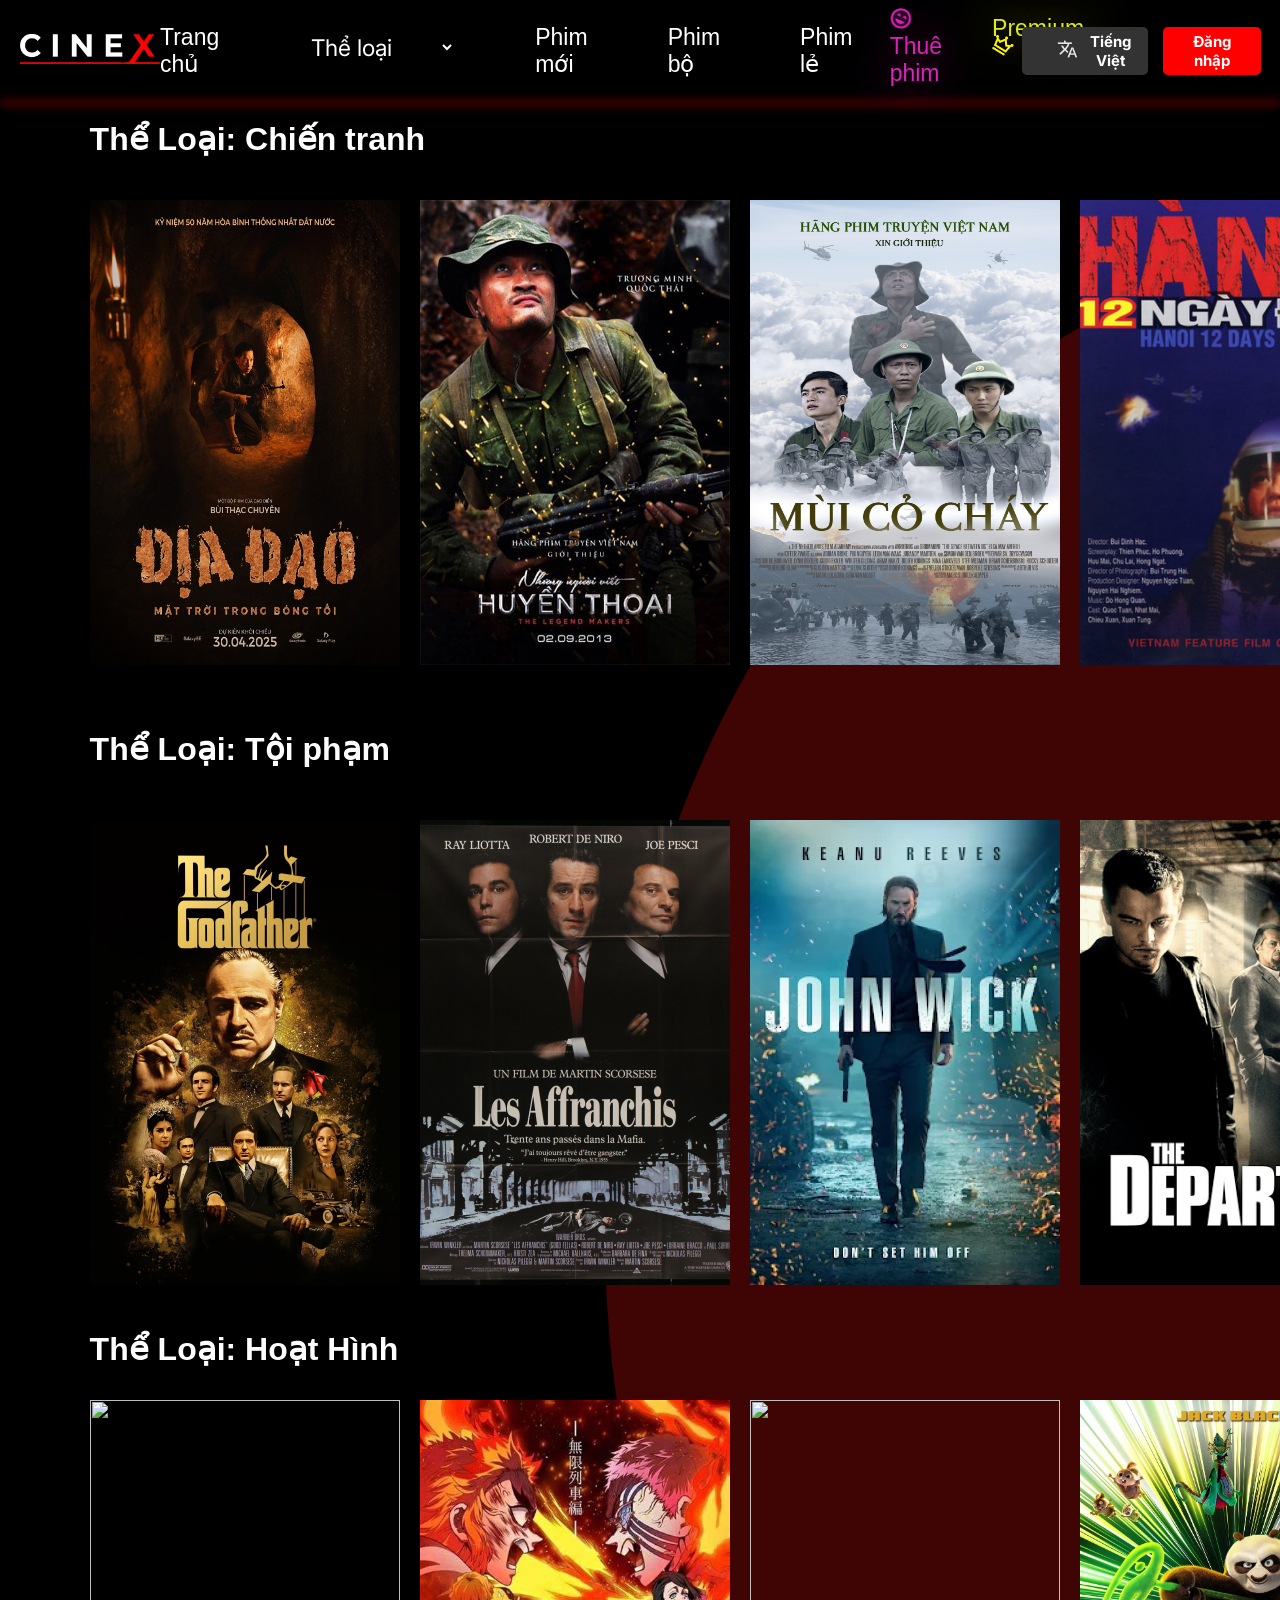
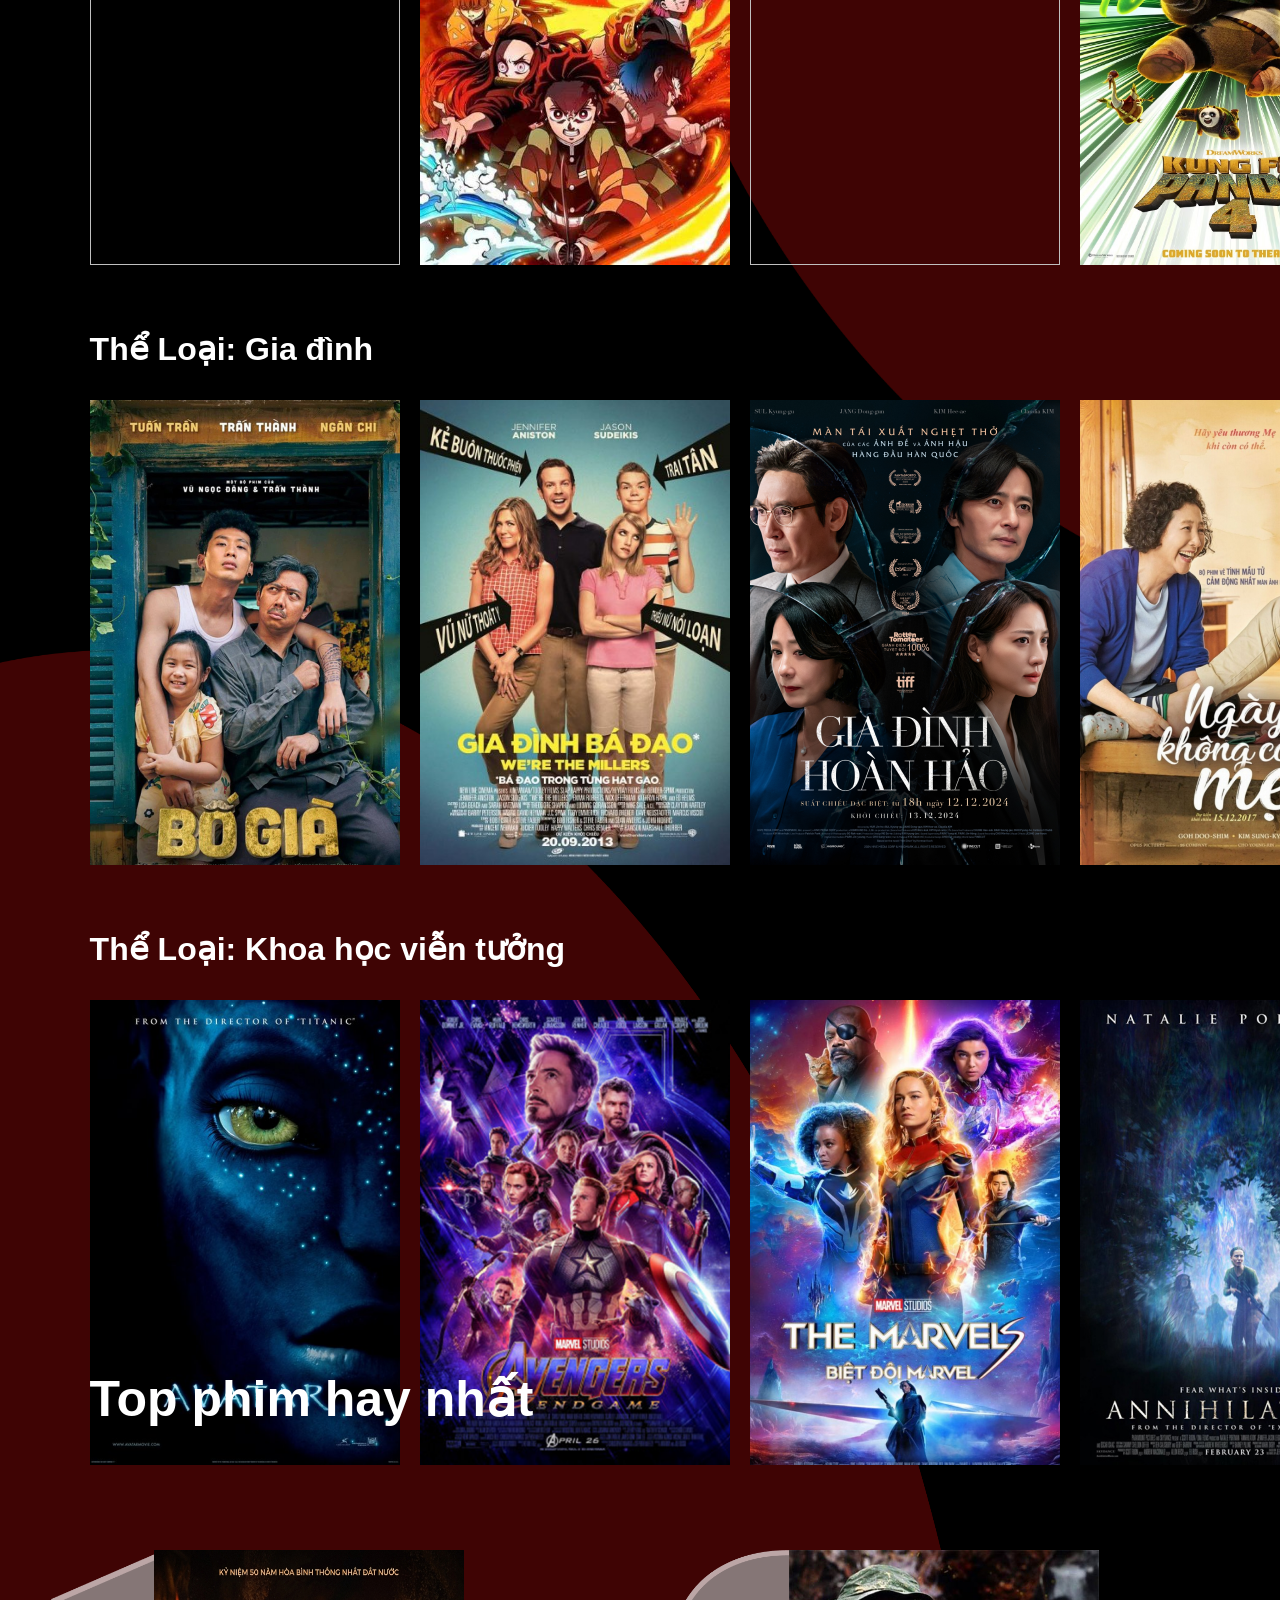
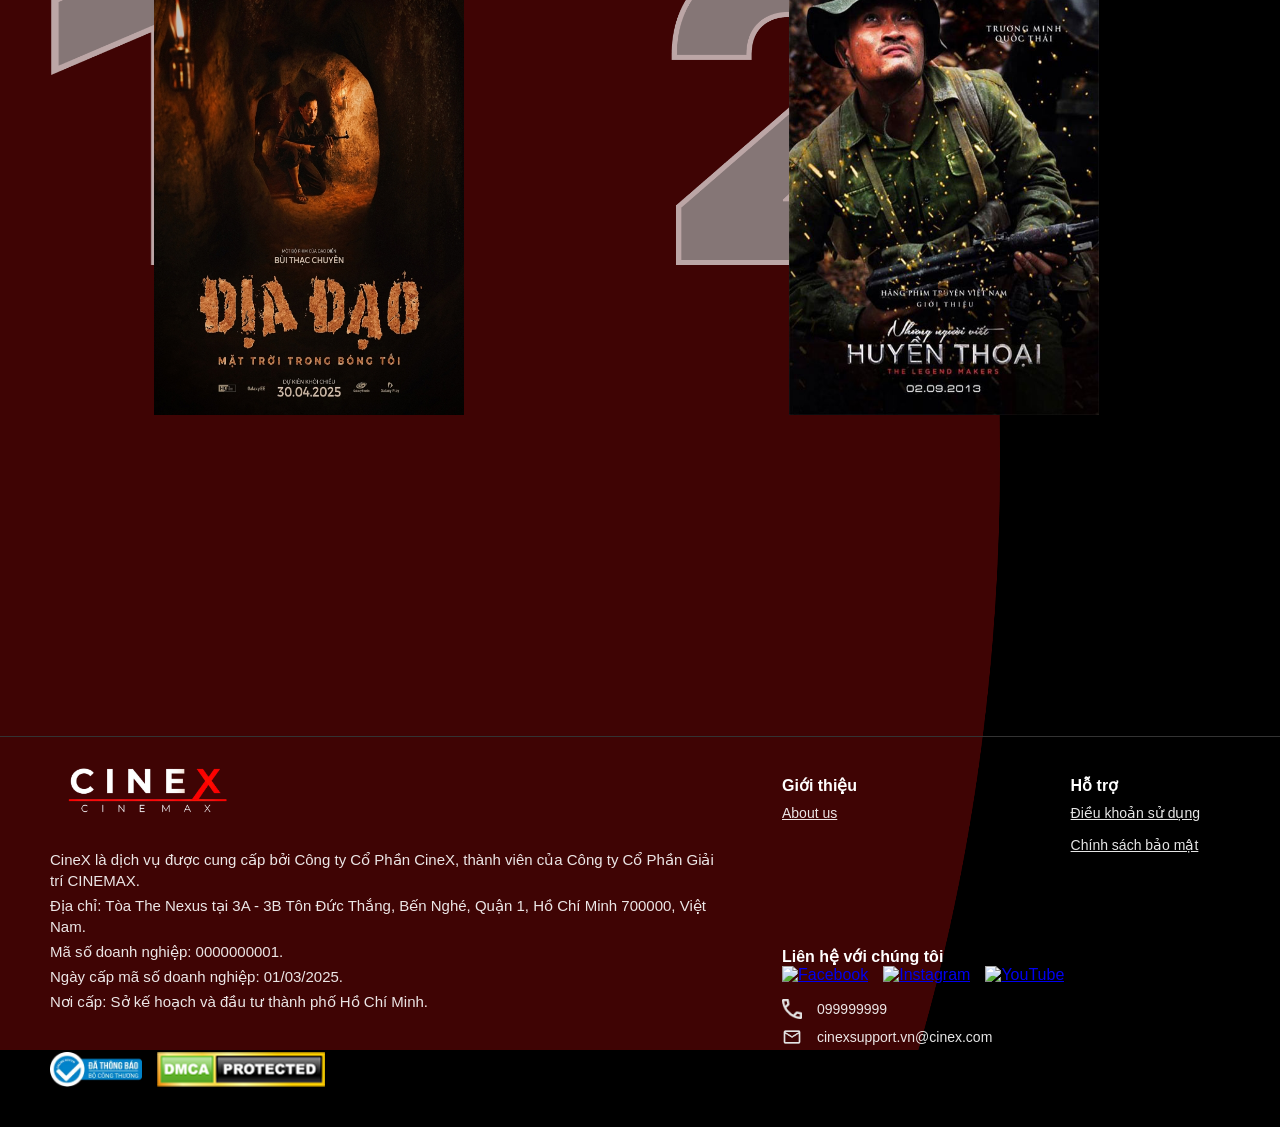
==== index.html @ 890d008e "first" ====
<!DOCTYPE html>
<html lang="en">
  <head>
    <meta charset="UTF-8" />
    <meta name="viewport" content="width=device-width, initial-scale=1.0" />
    <title>CineX</title>
    <link rel="stylesheet" href="style.css" />
    <link rel="stylesheet" href="fonts.css" />
    <link
    href="https://fonts.googleapis.com/css2?family=Inter:wght@100;200;300;400;500;600;700;800;900&display=swap"
    rel="stylesheet"
  />
  <link rel="stylesheet" href="java.js">
  </head>
  <body>
    <header>
      <nav>
          <!-- Logo -->
          <div class="logo-container">
              <a href="#">
                  <img class="header-logo" src="assets/logo/CineXlogo.png" alt="CineX">
              </a>
          </div>
          
       <!-- Menu chính -->
       <div class="header-nav-text">
        <a class="header-text" href="#">Trang chủ</a>

        <!-- ComboBox thể loại -->
        <select
          class="header-text select-genre"
          onchange="window.location.href=this.value"
        >
          <option disabled selected>Thể loại</option>
          <option value="#chientranh">Chiến tranh</option>
          <option value="#toipha">Tội phạm</option>
          <option value="#hoathinh">Hoạt hình</option>
          <option value="#giadinh">Gia đình</option>
          <option value="#khoahoc">Viễn tưởng</option>
        </select>

        <a class="header-text" href="#">Phim mới</a>
        <a class="header-text" href="#">Phim bộ</a>
        <a class="header-text" href="#">Phim lẻ</a>
      </div>

          <div class="header-nav-text-glow">
              <div >
                <img class="header-nav-glow-icon-purple" src="assets/icons/sentiment.png" alt="">
                  <a class="header-text text-purple glow-purple" href="#">Thuê phim</a>
              </div>
              <div>
                  <a class="header-text text-yellow glow-yellow" href="#">Premium</a>
                  <img class="header-nav-glow-icon-yellow" src="assets/icons/crown.png" alt="">
              </div>
          </div>
         
          <!-- Nút ngôn ngữ và đăng nhập -->
          <div class="header-buttons">
              <div>
                  <button class="header-nav-button-language">
                      <a href="#"><img class="header-nav-button-language-icon" src="assets/icons/language.png" alt=""></a>
                      <span>Tiếng Việt</span>
                  </button>
              </div>
              <button class="header-nav-button-login">
                  <a href="#">Đăng nhập</a>
              </button>
          </div>
      </nav>
      <div class="header-nav-line"></div>
  </header>

    <!-- BACKGROUND -->
    <div class="background1">
      <img src="assets/logo2/image.png" alt="" height="2000" width="1000" />
    </div>
    <div>
    <img class="background2" src="assets/logo2/nen.png" alt="" height="2000" width="1000">
  </div>
    <!-- Noi dung -->
    <div>
      <h1 id="chientranh" class="tieude1">Thể Loại: Chiến tranh</h1>
      <div class="chientranh">
        <a class="diadao" href="diadao.html"
          ><img
            src="assets/hinhnen/diadaoposter.png"
            alt=""
            height="465"
            width="310"
        /></a>
        <a class="nhungnguoiviethuyenthoai" href="nhungnguoiviethuyenthoai.html"
          ><img
            src="assets/hinhnen/huyenthoai.png"
            alt=""
            height="465"
            width="310"
        /></a>
        <a class="muicochay" href="muicochay.html"
          ><img 
            src="assets/hinhnen/muicochay.png"
            alt=""
            height="465"
            width="310"
        /></a>
        <a class="hanoi12ngaydem" href="hanoi12ngaydem.html"
          ><img
            src="assets/hinhnen/hanoi12ngaydem.png"
            alt=""
            height="465"
            width="310"
        /></a>
        <a class="vituyen17" href="vituyen17.html"
          ><img
            src="assets/hinhnen/vituyen17ngayvadem.png"
            alt=""
            height="465"
            width="310"
        /></a>
      </div>
    </div>

    <div>
      <h1 id="toipham" class="tieude2">Thể Loại: Tội phạm</h1>
      <div class="toipham">
        <a class="goodfather" href=""
          ><img
            src="assets/hinhnen/goodfather.png"
            alt=""
            height="465"
            width="310"
        /></a>
        <a class="les" href=""
          ><img src="assets/hinhnen/les.png" alt="" height="465" width="310"
        /></a>
        <a class="johnwick" href=""
          ><img
            src="assets/hinhnen/johnwick.png"
            alt=""
            height="465"
            width="310"
        /></a>
        <a class="departed" href=""
          ><img
            src="assets/hinhnen/departed.png"
            alt=""
            height="465"
            width="310"
        /></a>
        <a class="zodiac" href=""
          ><img src="assets/hinhnen/zodiac.png" alt="" height="465" width="310"
        /></a>
      </div>
    </div>

    <div>
      <h1 id="hoathinh" class="tieude3">Thể Loại: Hoạt Hình</h1>
      <div class="hoathinh">
        <a class="moana2" href="moana2.html"
          ><img
            src="assets/hinhnen/moanaposter.png "
            alt=""
            height="465"
            width="310"
        /></a>
        <a class="kitmesu" href="kitmesu.html"
          ><img
            src="assets/hinhnen/kitmesuposter.png"
            alt=""
            height="465"
            width="310"
        /></a>
        <a class="padington" href="padington.html"
          ><img
            src="assets/hinhnen/peruposter.png"
            alt=""
            height="465"
            width="310"
        /></a>
        <a class="panda4" href="panda4.html"
          ><img
            src="assets/hinhnen/pandaposter.png "
            alt=""
            height="465"
            width="310"
        /></a>
        <a class="stitch" href="stitch.html"
          ><img
            src="assets/hinhnen/liloposter.png"
            alt=""
            height="465"
            width="310"
        /></a>
      </div>
    </div>

    <div>
      <h1 id="giadinh" class="tieude4">Thể Loại: Gia đình</h1>
      <div class="giadinh">
        <a class="bogia" href=""
          ><img src="assets/hinhnen/bogia.png" alt="" height="465" width="310"
        /></a>
        <a class="giadinhbadao" href=""
          ><img
            src="assets/hinhnen/giadinhbadao.png"
            alt=""
            height="465"
            width="310"
        /></a>
        <a class="giadinhhoanhao" href=""
          ><img
            src="assets/hinhnen/giadinhhoanhao.png"
            alt=""
            height="465"
            width="310"
        /></a>
        <a class="ngaykocome" href=""
          ><img
            src="assets/hinhnen/ngaykoconme.png"
            alt=""
            height="465"
            width="310"
        /></a>
        <a class="kobietten" href=""
          ><img
            src="assets/hinhnen/kobietten.png"
            alt=""
            height="465"
            width="310"
        /></a>
      </div>
    </div>

    <div>
      <h1 id="khoahoc" class="tieude5">Thể Loại: Khoa học viễn tưởng</h1>
      <div class="khoahocvientuong">
        <a class="avatar" href=""
          ><img src="assets/hinhnen/avatar.png" alt="" height="465" width="310"
        /></a>
        <a class="avengers" href=""
          ><img
            src="assets/hinhnen/avengers.png"
            alt=""
            height="465"
            width="310"
        /></a>
        <a class="themarvels" href=""
          ><img
            src="assets/hinhnen/the marvels.png"
            alt=""
            height="465"
            width="310"
        /></a>
        <a class="annihilation" href=""
          ><img
            src="assets/hinhnen/annihilation.png"
            alt=""
            height="465"
            width="310"
        /></a>
        <a class="quantumania" href=""
          ><img
            src="assets/hinhnen/quantumania.png"
            alt=""
            height="465"
            width="310"
        /></a>
      </div>
    </div>

    <div>
      <h1 class="topphim">Top phim hay nhất</h1>
      <div class="so">
        <img src="assets/logo2/so1.png" alt="" width="220" height="315" />
        <img src="assets/logo2/so2.png" alt="" width="240" height="315" />
        <img src="assets/logo2/so3.png" alt="" width="240" height="315" />
      </div>
    </div>

    <div class="poster">
      <a class="diadao" href="trangxemphim/diadao.html"
        ><img
          src="assets/hinhnen/diadaoposter.png"
          alt=""
          height="465"
          width="310"
      /></a>
      <a class="nhungnguoiviethuyenthoai" href="trangxemphim/nhungnguoiviethuyenthoai.html"
        ><img
          src="assets/hinhnen/huyenthoai.png"
          alt=""
          height="465"
          width="310"
      /></a>
      <a class="padington" href="trangxemphim/padington.html"
        ><img
          src="assets/hinhnen/peruposter.png"
          alt=""
          height="465"
          width="310"
      /></a>
    </div>


    <!-- Footer-->
    <footer>
      <div class="footer-container">
        <div class="footer-left">
          <div class="footer-logo">
            <img
              src="assets/logo/cineX.png"
              alt="Logo"
              class="logo-image-footer"
            />
          </div>
          <div class="company-details">
            <p>
              CineX là dịch vụ được cung cấp bởi Công ty Cổ Phần CineX, thành
              viên của Công ty Cổ Phần Giải trí CINEMAX.
            </p>
            <p>
              Địa chỉ: Tòa The Nexus tại 3A - 3B Tôn Đức Thắng, Bến Nghé, Quận
              1, Hồ Chí Minh 700000, Việt Nam.
            </p>
            <p>Mã số doanh nghiệp: 0000000001.</p>
            <p>Ngày cấp mã số doanh nghiệp: 01/03/2025.</p>
            <p>Nơi cấp: Sở kế hoạch và đầu tư thành phố Hồ Chí Minh.</p>
            <div class="certification">
              <img src="assets/icons/BoCongThuong.png" alt="Bộ Công Thương" />
              <img src="assets/icons/dmca.png" alt="DMCA Protected" />
            </div>
          </div>
        </div>

        <div class="footer-right">
          <div class="footer-top-links">
            <div class="footer-section">
              <h4>Giới thiệu</h4>
              <a href="#">About us</a>
            </div>

            <div class="footer-section">
              <h4>Hỗ trợ</h4>
              <a href="#">Điều khoản sử dụng</a>
              <a href="#">Chính sách bảo mật</a>
            </div>
          </div>

          <div class="footer-bottom-contact">
            <h4>Liên hệ với chúng tôi</h4>
            <div class="social-icons">
              <a href="#" class="social-icon"
                ><img src="assets/icons/facebook.png" alt="Facebook"
              /></a>
              <a href="#" class="social-icon"
                ><img src="assets/icons/instagram.png" alt="Instagram"
              /></a>
              <a href="#" class="social-icon"
                ><img src="assets/icons/youtube.png" alt="YouTube"
              /></a>
            </div>
            <div class="contact-info">
              <a href="tel:0378229818" class="contact-item"
                ><img src="assets/icons/phone.png" alt="Phone" />099999999</a
              >
              <a href="mailto:cinexsupport.vn@cinex.com" class="contact-item"
                ><img
                  src="assets/icons/email.png"
                  alt="Email"
                />cinexsupport.vn@cinex.com</a
              >
            </div>
          </div>
        </div>
      </div>
    </footer>
  </body>
</html>
---- style.css ----
* {
  margin: 0;
  padding: 0;
}

header {
  background-color: black;
  width: 100%;
}

nav {
  display: flex;
  justify-content: space-between;
  align-items: center;
  padding: 15px 20px;
}

.header-logo {
  width: 140px;
}

.header-nav-text {
  display: flex;
  gap: 80px;
}

.header-nav-text a {
  text-decoration: none;
  color: white;
  font-size: 23px;
}

.header-nav-text-glow {
  display: flex;
  gap: 50px;
  margin-left: 3%;
  margin-right: -5%;
}

.header-nav-text-glow a {
  text-decoration: none;
  font-size: 23px;
}

.text-purple {
  color: #DB25BA !important
}

.text-yellow {
  color: #DCEA15 !important
}

.glow-purple {
  text-shadow: #DB25BA 0px 0px 50px;
}

.glow-yellow {
  text-shadow: #DCEA15 0px 0px 50px;
}

.header-nav-glow-icon-purple {
  margin-top: -30%;
}

.header-nav-glow-icon-yellow {
  margin-top: -30%;
}

.header-buttons {
  display: flex;
  gap: 15px;
}

.header-nav-button-language  {
  background-color: #333;
  border: none;
  padding: 5px 17px;
  border-radius: 5px;
  display: flex;
  text-align: center;
  justify-content: center;
  align-items: center;  
  gap: 10px;    
}

span{
  font-family: 'Inter', sans-serif;
  font-weight: 400;
  font-size: 15px;
  font-weight: bold;
  color: white;
}


.header-nav-button-login {
  background-color: #ff0000;
  border: none;
  padding: 5px 30px;
  border-radius: 5px;
}

.header-nav-button-language a {
  color: white;
  text-decoration: none;
  padding-left: 20px;
  font-family: 'Inter', sans-serif;
  font-weight: 400;
  font-size: 15px;
  font-weight: bold;
}

.header-nav-button-login a {
  color: white;
  text-decoration: none;
  font-family: 'Inter', sans-serif;
  font-weight: 400;
  font-weight: bold;
  font-size: 15px;
}

.header-nav-button-language-icon {
  padding-top: -10%;
  margin-left: -10%;
  margin-right: 7%;
  padding-bottom: 2%;
}

.header-nav-line {
  width: 100%;
  height: 2px;
  background-color: #ff0000;
  margin-top: 0px;
  padding: 0;
  filter: blur(5px);
}

.select-genre {
  background-color: transparent;
  margin-top: -7px;
  color: white;
  border: none;
  font-size: 23px;
  padding: 8px;
  font-family: 'Inter', sans-serif;
  font-weight: 400;
  cursor: pointer;
  outline: none;
}
.select-genre option {
  color: black;
}

body {
    height: auto;
    width: auto;
  background-color: black;
}

.background1 {
  margin-top: 10%;
  margin-left: 47.3%;
}
.background2 {
    position: absolute;
    top:250%
  }

    .poster {
        position: absolute;
        display: flex;
        gap: 35%;
        left: 12%;
        top: 350%;
    }

      .topphim {
      top: 330%;
      left: 7%;
      position: absolute;
      color: white;
      font-size: 50px;
      }
      .so {
      position: absolute;
      margin-left: 4%;
      display: flex;
      gap: 400px;
      top: 350%;
      }
  .tieude1 {
    top: 120px;
    left: 7%;
    position: absolute;
    color: white;
  }

.khoahocvientuong {
  display: flex;
  position: absolute;
  top: 2600px;
  left: 7%;
  gap: 20px;
}

.toipham {
  display: flex;
  position: absolute;
  top: 820px;
  left: 7%;
  gap: 20px;
}

.tieude2 {
  top: 730px;
  left: 7%;
  position: absolute;
  color: white;
}

.hoathinh {
  display: flex;
  position: absolute;
  top: 1400px;
  left: 7%;
  gap: 20px;
}

.tieude3 {
  position: absolute;
  top: 1330px;
  left: 7%;
  color: white;
}

.giadinh {
  display: flex;
  position: absolute;
  top: 2000px;
  left: 7%;
  gap: 20px;
}
.tieude4 {
  position: absolute;
  top: 1930px;
  left: 7%;
  color: white;
}

.chientranh {
  display: flex;
  position: absolute;
  top: 200px;
  left: 7%;
  gap: 20px;
}
.tieude5 {
  position: absolute;
  top: 2530px;
  left: 7%;
  color: white;
}

footer {
  padding: 40px 50px;
  color: #fff;
  position: relative;
  top: 1700px;
}

footer::before {
  content: "";
  position: absolute;
  top: 0;
  left: 0;
  right: 0;
  height: 1px;
  background-color: #333;
}

.footer-container {
  display: flex;
  justify-content: space-between;
  max-width: 1200px;
  margin: 0 auto;
}

.footer-left {
  flex: 3;
  padding-right: 60px;
}
.footer-logo {
  margin-top: -40px;
  margin-bottom: 1px;
}

.logo-image-footer {
  width: 200px;
  height: auto;
}

.company-details {
  font-size: 13px;
  line-height: 1.4;
  color: rgba(255, 255, 255, 0.9);
  margin-top: -5px;
}

.company-details p {
  font-size: 15px;
  margin-bottom: 4px;
  color: rgba(255, 255, 255, 0.9);
}

.certification {
  display: flex;
  gap: 15px;
  margin-top: 40px;
}

.certification img {
  height: 35px;
  width: auto;
}

.footer-right {
  flex: 2;
  display: flex;
  flex-direction: column;
  justify-content: space-between;
}

.footer-top-links {
  display: flex;
  justify-content: space-between;
  margin-bottom: 30px;
}

.footer-section {
  display: flex;
  flex-direction: column;
  gap: 10px;
  margin-right: 30px;
}

.footer-section a {
  font-size: 14px;
  transition: color 0.3s;
  color: rgba(255, 255, 255, 0.9);
  text-decoration: underline;
  display: block;
  margin-bottom: 6px;
}

.footer-section a:hover {
  color: #fff;
}

.footer-bottom-contact {
  margin-bottom: 40px;
  margin-top: auto;
}

.social-icons {
  display: flex;
  gap: 15px;
  margin-bottom: 15px;
}

.social-icon img {
  width: 20px;
  height: 20px;
}

.contact-info {
  display: flex;
  flex-direction: column;
  gap: 8px;
}

.contact-item {
  text-decoration: none;
  font-size: 14px;
  color: rgba(255, 255, 255, 0.9);
  display: flex;
  align-items: center;
  gap: 10px;
}

.contact-item img {
  width: 20px;
  height: 20px;
  margin-right: 5px;
}

@font-face {
  font-family: 'Inter-Black';
  src: url('../assets/fonts/Inter28pt-Black.eot');
  src: url('../assets/fonts/Inter28pt-Black.eot?#iefix') format('embedded-opentype'),
      url('../assets/fonts/Inter28pt-Black.woff2') format('woff2'),
      url('../assets/fonts/Inter28pt-Black.woff') format('woff'),
      url('../assets/fonts/Inter28pt-Black.ttf') format('truetype'),
      url('../assets/fonts/Inter28pt-Black.svg#Inter28pt-Black') format('svg');
  font-weight: 900;
  font-style: normal;
  font-display: swap;
}

@font-face {
  font-family: 'Inter-BlackItalic';
  src: url('../assets/fonts/Inter28pt-BlackItalic.eot');
  src: url('../assets/fonts/Inter28pt-BlackItalic.eot?#iefix') format('embedded-opentype'),
      url('../assets/fonts/Inter28pt-BlackItalic.woff2') format('woff2'),
      url('../assets/fonts/Inter28pt-BlackItalic.woff') format('woff'),
      url('../assets/fonts/Inter28pt-BlackItalic.ttf') format('truetype'),
      url('../assets/fonts/Inter28pt-BlackItalic.svg#Inter28pt-BlackItalic') format('svg');
  font-weight: 900;
  font-style: italic;
  font-display: swap;
}

@font-face {
  font-family: 'Inter-Bold';
  src: url('../assets/fonts/Inter28pt-Bold.eot');
  src: url('../assets/fonts/Inter28pt-Bold.eot?#iefix') format('embedded-opentype'),
      url('../assets/fonts/Inter28pt-Bold.woff2') format('woff2'),
      url('../assets/fonts/Inter28pt-Bold.woff') format('woff'),
      url('../assets/fonts/Inter28pt-Bold.ttf') format('truetype'),
      url('../assets/fonts/Inter28pt-Bold.svg#Inter28pt-Bold') format('svg');
  font-weight: bold;
  font-style: normal;
  font-display: swap;
}

@font-face {
  font-family: 'Inter-ExtraLightItalic';
  src: url('../assets/fonts/Inter28pt-ExtraLightItalic.eot');
  src: url('../assets/fonts/Inter28pt-ExtraLightItalic.eot?#iefix') format('embedded-opentype'),
      url('../assets/fonts/Inter28pt-ExtraLightItalic.woff2') format('woff2'),
      url('../assets/fonts/Inter28pt-ExtraLightItalic.woff') format('woff'),
      url('../assets/fonts/Inter28pt-ExtraLightItalic.ttf') format('truetype'),
      url('../assets/fonts/Inter28pt-ExtraLightItalic.svg#Inter28pt-ExtraLightItalic') format('svg');
  font-weight: 200;
  font-style: italic;
  font-display: swap;
}

@font-face {
  font-family: 'Inter-ExtraBoldItalic';
  src: url('../assets/fonts/Inter28pt-ExtraBoldItalic.eot');
  src: url('../assets/fonts/Inter28pt-ExtraBoldItalic.eot?#iefix') format('embedded-opentype'),
      url('../assets/fonts/Inter28pt-ExtraBoldItalic.woff2') format('woff2'),
      url('../assets/fonts/Inter28pt-ExtraBoldItalic.woff') format('woff'),
      url('../assets/fonts/Inter28pt-ExtraBoldItalic.ttf') format('truetype'),
      url('../assets/fonts/Inter28pt-ExtraBoldItalic.svg#Inter28pt-ExtraBoldItalic') format('svg');
  font-weight: bold;
  font-style: italic;
  font-display: swap;
}

@font-face {
  font-family: 'Inter-ExtraLight';
  src: url('../assets/fonts/Inter28pt-ExtraLight.eot');
  src: url('../assets/fonts/Inter28pt-ExtraLight.eot?#iefix') format('embedded-opentype'),
      url('../assets/fonts/Inter28pt-ExtraLight.woff2') format('woff2'),
      url('../assets/fonts/Inter28pt-ExtraLight.woff') format('woff'),
      url('../assets/fonts/Inter28pt-ExtraLight.ttf') format('truetype'),
      url('../assets/fonts/Inter28pt-ExtraLight.svg#Inter28pt-ExtraLight') format('svg');
  font-weight: 200;
  font-style: normal;
  font-display: swap;
}

@font-face {
  font-family: 'Inter-BoldItalic';
  src: url('../assets/fonts/Inter28pt-BoldItalic.eot');
  src: url('../assets/fonts/Inter28pt-BoldItalic.eot?#iefix') format('embedded-opentype'),
      url('../assets/fonts/Inter28pt-BoldItalic.woff2') format('woff2'),
      url('../assets/fonts/Inter28pt-BoldItalic.woff') format('woff'),
      url('../assets/fonts/Inter28pt-BoldItalic.ttf') format('truetype'),
      url('../assets/fonts/Inter28pt-BoldItalic.svg#Inter28pt-BoldItalic') format('svg');
  font-weight: bold;
  font-style: italic;
  font-display: swap;
}

@font-face {
  font-family: 'Inter-ExtraBold';
  src: url('../assets/fonts/Inter28pt-ExtraBold.eot');
  src: url('../assets/fonts/Inter28pt-ExtraBold.eot?#iefix') format('embedded-opentype'),
      url('../assets/fonts/Inter28pt-ExtraBold.woff2') format('woff2'),
      url('../assets/fonts/Inter28pt-ExtraBold.woff') format('woff'),
      url('../assets/fonts/Inter28pt-ExtraBold.ttf') format('truetype'),
      url('../assets/fonts/Inter28pt-ExtraBold.svg#Inter28pt-ExtraBold') format('svg');
  font-weight: bold;
  font-style: normal;
  font-display: swap;
}

@font-face {
  font-family: 'Inter-Italic';
  src: url('../assets/fonts/Inter28pt-Italic.eot');
  src: url('../assets/fonts/Inter28pt-Italic.eot?#iefix') format('embedded-opentype'),
      url('../assets/fonts/Inter28pt-Italic.woff2') format('woff2'),
      url('../assets/fonts/Inter28pt-Italic.woff') format('woff'),
      url('../assets/fonts/Inter28pt-Italic.ttf') format('truetype'),
      url('../assets/fonts/Inter28pt-Italic.svg#Inter28pt-Italic') format('svg');
  font-weight: normal;
  font-style: italic;
  font-display: swap;
}

@font-face {
  font-family: 'Inter-Regular';
  src: url('../assets/fonts/Inter28pt-Regular.eot');
  src: url('../assets/fonts/Inter28pt-Regular.eot?#iefix') format('embedded-opentype'),
      url('../assets/fonts/Inter28pt-Regular.woff2') format('woff2'),
      url('../assets/fonts/Inter28pt-Regular.woff') format('woff'),
      url('../assets/fonts/Inter28pt-Regular.ttf') format('truetype'),
      url('../assets/fonts/Inter28pt-Regular.svg#Inter28pt-Regular') format('svg');
  font-weight: normal;
  font-style: normal;
  font-display: swap;
}

@font-face {
  font-family: 'Inter-Medium';
  src: url('../assets/fonts/Inter28pt-Medium.eot');
  src: url('../assets/fonts/Inter28pt-Medium.eot?#iefix') format('embedded-opentype'),
      url('../assets/fonts/Inter28pt-Medium.woff2') format('woff2'),
      url('../assets/fonts/Inter28pt-Medium.woff') format('woff'),
      url('../assets/fonts/Inter28pt-Medium.ttf') format('truetype'),
      url('../assets/fonts/Inter28pt-Medium.svg#Inter28pt-Medium') format('svg');
  font-weight: 500;
  font-style: normal;
  font-display: swap;
}

@font-face {
  font-family: 'Inter-Light';
  src: url('../assets/fonts/Inter28pt-Light.eot');
  src: url('../assets/fonts/Inter28pt-Light.eot?#iefix') format('embedded-opentype'),
      url('../assets/fonts/Inter28pt-Light.woff2') format('woff2'),
      url('../assets/fonts/Inter28pt-Light.woff') format('woff'),
      url('../assets/fonts/Inter28pt-Light.ttf') format('truetype'),
      url('../assets/fonts/Inter28pt-Light.svg#Inter28pt-Light') format('svg');
  font-weight: 300;
  font-style: normal;
  font-display: swap;
}

@font-face {
  font-family: 'Inter-SemiBold';
  src: url('../assets/fonts/Inter28pt-SemiBold.eot');
  src: url('../assets/fonts/Inter28pt-SemiBold.eot?#iefix') format('embedded-opentype'),
      url('../assets/fonts/Inter28pt-SemiBold.woff2') format('woff2'),
      url('../assets/fonts/Inter28pt-SemiBold.woff') format('woff'),
      url('../assets/fonts/Inter28pt-SemiBold.ttf') format('truetype'),
      url('../assets/fonts/Inter28pt-SemiBold.svg#Inter28pt-SemiBold') format('svg');
  font-weight: 600;
  font-style: normal;
  font-display: swap;
}

@font-face {
  font-family: 'Inter-LightItalic';
  src: url('../assets/fonts/Inter28pt-LightItalic.eot');
  src: url('../assets/fonts/Inter28pt-LightItalic.eot?#iefix') format('embedded-opentype'),
      url('../assets/fonts/Inter28pt-LightItalic.woff2') format('woff2'),
      url('../assets/fonts/Inter28pt-LightItalic.woff') format('woff'),
      url('../assets/fonts/Inter28pt-LightItalic.ttf') format('truetype'),
      url('../assets/fonts/Inter28pt-LightItalic.svg#Inter28pt-LightItalic') format('svg');
  font-weight: 300;
  font-style: italic;
  font-display: swap;
}

@font-face {
  font-family: 'Inter-MediumItalic';
  src: url('../assets/fonts/Inter28pt-MediumItalic.eot');
  src: url('../assets/fonts/Inter28pt-MediumItalic.eot?#iefix') format('embedded-opentype'),
      url('../assets/fonts/Inter28pt-MediumItalic.woff2') format('woff2'),
      url('../assets/fonts/Inter28pt-MediumItalic.woff') format('woff'),
      url('../assets/fonts/Inter28pt-MediumItalic.ttf') format('truetype'),
      url('../assets/fonts/Inter28pt-MediumItalic.svg#Inter28pt-MediumItalic') format('svg');
  font-weight: 500;
  font-style: italic;
  font-display: swap;
}

@font-face {
  font-family: 'Inter-SemiBoldItalic';
  src: url('../assets/fonts/Inter28pt-SemiBoldItalic.eot');
  src: url('../assets/fonts/Inter28pt-SemiBoldItalic.eot?#iefix') format('embedded-opentype'),
      url('../assets/fonts/Inter28pt-SemiBoldItalic.woff2') format('woff2'),
      url('../assets/fonts/Inter28pt-SemiBoldItalic.woff') format('woff'),
      url('../assets/fonts/Inter28pt-SemiBoldItalic.ttf') format('truetype'),
      url('../assets/fonts/Inter28pt-SemiBoldItalic.svg#Inter28pt-SemiBoldItalic') format('svg');
  font-weight: 600;
  font-style: italic;
  font-display: swap;
}

@font-face {
  font-family: 'Inter-Thin';
  src: url('../assets/fonts/Inter28pt-Thin.eot');
  src: url('../assets/fonts/Inter28pt-Thin.eot?#iefix') format('embedded-opentype'),
      url('../assets/fonts/Inter28pt-Thin.woff2') format('woff2'),
      url('../assets/fonts/Inter28pt-Thin.woff') format('woff'),
      url('../assets/fonts/Inter28pt-Thin.ttf') format('truetype'),
      url('../assets/fonts/Inter28pt-Thin.svg#Inter28pt-Thin') format('svg');
  font-weight: 100;
  font-style: normal;
  font-display: swap;
}

@font-face {
  font-family: 'Inter-ThinItalic';
  src: url('../assets/fonts/Inter28pt-ThinItalic.eot');
  src: url('../assets/fonts/Inter28pt-ThinItalic.eot?#iefix') format('embedded-opentype'),
      url('../assets/fonts/Inter28pt-ThinItalic.woff2') format('woff2'),
      url('../assets/fonts/Inter28pt-ThinItalic.woff') format('woff'),
      url('../assets/fonts/Inter28pt-ThinItalic.ttf') format('truetype'),
      url('../assets/fonts/Inter28pt-ThinItalic.svg#Inter28pt-ThinItalic') format('svg');
  font-weight: 100;
  font-style: italic;
  font-display: swap;
}



body {
  font-family: "SF Pro Display", -apple-system, BlinkMacSystemFont, "Segoe UI",
    Roboto, Oxygen, Ubuntu, Cantarell, "Open Sans", "Helvetica Neue", sans-serif;
}

/* hover */
.diadao:hover{
    transform: scale(1.10);
    box-shadow: 0 10px 20px rgba(0, 0, 0, 0.3);
    z-index: 10;
    cursor: pointer;
  }

  .nhungnguoiviethuyenthoai:hover{
    transform: scale(1.10);
    box-shadow: 0 10px 20px rgba(0, 0, 0, 0.3);
    z-index: 10;
    cursor: pointer;
  }

  .muicochay:hover{
    transform: scale(1.10);
    box-shadow: 0 10px 20px rgba(0, 0, 0, 0.3);
    z-index: 10;
    cursor: pointer;
  }

  .hanoi12ngaydem:hover{
    transform: scale(1.10);
    box-shadow: 0 10px 20px rgba(0, 0, 0, 0.3);
    z-index: 10;
    cursor: pointer;
  }

  .vituyen17:hover{
    transform: scale(1.10);
    box-shadow: 0 10px 20px rgba(0, 0, 0, 0.3);
    z-index: 10;
    cursor: pointer;
  }

/* toi pham */
  .goodfather:hover{
    transform: scale(1.10);
    box-shadow: 0 10px 20px rgba(0, 0, 0, 0.3);
    z-index: 10;
    cursor: pointer;
  }

  .les:hover{
    transform: scale(1.10);
    box-shadow: 0 10px 20px rgba(0, 0, 0, 0.3);
    z-index: 10;
    cursor: pointer;
  }

  .johnwick:hover{
    transform: scale(1.10);
    box-shadow: 0 10px 20px rgba(0, 0, 0, 0.3);
    z-index: 10;
    cursor: pointer;
  }

  .departed:hover{
    transform: scale(1.10);
    box-shadow: 0 10px 20px rgba(0, 0, 0, 0.3);
    z-index: 10;
    cursor: pointer;
  }

  .zodiac:hover{
    transform: scale(1.10);
    box-shadow: 0 10px 20px rgba(0, 0, 0, 0.3);
    z-index: 10;
    cursor: pointer;
  }
/* hoat hinh */
  .moana2:hover{
    transform: scale(1.10);
    box-shadow: 0 10px 20px rgba(0, 0, 0, 0.3);
    z-index: 10;
    cursor: pointer;
  }

  .kitmesu:hover{
    transform: scale(1.10);
    box-shadow: 0 10px 20px rgba(0, 0, 0, 0.3);
    z-index: 10;
    cursor: pointer;
  }

  .padington:hover{
    transform: scale(1.10);
    box-shadow: 0 10px 20px rgba(0, 0, 0, 0.3);
    z-index: 10;
    cursor: pointer;
  }

  .panda4:hover{
    transform: scale(1.10);
    box-shadow: 0 10px 20px rgba(0, 0, 0, 0.3);
    z-index: 10;
    cursor: pointer;
  }

  .stitch:hover{
    transform: scale(1.10);
    box-shadow: 0 10px 20px rgba(0, 0, 0, 0.3);
    z-index: 10;
    cursor: pointer;
  }
  
  /* gia dinh */

  .bogia:hover{
    transform: scale(1.10);
    box-shadow: 0 10px 20px rgba(0, 0, 0, 0.3);
    z-index: 10;
    cursor: pointer;
  }

  .giadinhbadao:hover{
    transform: scale(1.10);
    box-shadow: 0 10px 20px rgba(0, 0, 0, 0.3);
    z-index: 10;
    cursor: pointer;
  }

  .giadinhhoanhao:hover{
    transform: scale(1.10);
    box-shadow: 0 10px 20px rgba(0, 0, 0, 0.3);
    z-index: 10;
    cursor: pointer;
  }

  .ngaykocome:hover{
    transform: scale(1.10);
    box-shadow: 0 10px 20px rgba(0, 0, 0, 0.3);
    z-index: 10;
    cursor: pointer;
  }

  .kobietten:hover{
    transform: scale(1.10);
    box-shadow: 0 10px 20px rgba(0, 0, 0, 0.3);
    z-index: 10;
    cursor: pointer;
  }

  /* khoa hoc vien tuong */

  .avatar:hover{
    transform: scale(1.10);
    box-shadow: 0 10px 20px rgba(0, 0, 0, 0.3);
    z-index: 10;
    cursor: pointer;
  }

  .avengers:hover{
    transform: scale(1.10);
    box-shadow: 0 10px 20px rgba(0, 0, 0, 0.3);
    z-index: 10;
    cursor: pointer;
  }

  .themarvels:hover{
    transform: scale(1.10);
    box-shadow: 0 10px 20px rgba(0, 0, 0, 0.3);
    z-index: 10;
    cursor: pointer;
  }

  .annihilation:hover{
    transform: scale(1.10);
    box-shadow: 0 10px 20px rgba(0, 0, 0, 0.3);
    z-index: 10;
    cursor: pointer;
  }

  .quantumania:hover{
    transform: scale(1.10);
    box-shadow: 0 10px 20px rgba(0, 0, 0, 0.3);
    z-index: 10;
    cursor: pointer;
  }
---- fonts.css ----
@font-face {
    font-family: 'Inter-Black';
    src: url('../assets/fonts/Inter28pt-Black.eot');
    src: url('../assets/fonts/Inter28pt-Black.eot?#iefix') format('embedded-opentype'),
        url('../assets/fonts/Inter28pt-Black.woff2') format('woff2'),
        url('../assets/fonts/Inter28pt-Black.woff') format('woff'),
        url('../assets/fonts/Inter28pt-Black.ttf') format('truetype'),
        url('../assets/fonts/Inter28pt-Black.svg#Inter28pt-Black') format('svg');
    font-weight: 900;
    font-style: normal;
    font-display: swap;
}

@font-face {
    font-family: 'Inter-BlackItalic';
    src: url('../assets/fonts/Inter28pt-BlackItalic.eot');
    src: url('../assets/fonts/Inter28pt-BlackItalic.eot?#iefix') format('embedded-opentype'),
        url('../assets/fonts/Inter28pt-BlackItalic.woff2') format('woff2'),
        url('../assets/fonts/Inter28pt-BlackItalic.woff') format('woff'),
        url('../assets/fonts/Inter28pt-BlackItalic.ttf') format('truetype'),
        url('../assets/fonts/Inter28pt-BlackItalic.svg#Inter28pt-BlackItalic') format('svg');
    font-weight: 900;
    font-style: italic;
    font-display: swap;
}

@font-face {
    font-family: 'Inter-Bold';
    src: url('../assets/fonts/Inter28pt-Bold.eot');
    src: url('../assets/fonts/Inter28pt-Bold.eot?#iefix') format('embedded-opentype'),
        url('../assets/fonts/Inter28pt-Bold.woff2') format('woff2'),
        url('../assets/fonts/Inter28pt-Bold.woff') format('woff'),
        url('../assets/fonts/Inter28pt-Bold.ttf') format('truetype'),
        url('../assets/fonts/Inter28pt-Bold.svg#Inter28pt-Bold') format('svg');
    font-weight: bold;
    font-style: normal;
    font-display: swap;
}

@font-face {
    font-family: 'Inter-ExtraLightItalic';
    src: url('../assets/fonts/Inter28pt-ExtraLightItalic.eot');
    src: url('../assets/fonts/Inter28pt-ExtraLightItalic.eot?#iefix') format('embedded-opentype'),
        url('../assets/fonts/Inter28pt-ExtraLightItalic.woff2') format('woff2'),
        url('../assets/fonts/Inter28pt-ExtraLightItalic.woff') format('woff'),
        url('../assets/fonts/Inter28pt-ExtraLightItalic.ttf') format('truetype'),
        url('../assets/fonts/Inter28pt-ExtraLightItalic.svg#Inter28pt-ExtraLightItalic') format('svg');
    font-weight: 200;
    font-style: italic;
    font-display: swap;
}

@font-face {
    font-family: 'Inter-ExtraBoldItalic';
    src: url('../assets/fonts/Inter28pt-ExtraBoldItalic.eot');
    src: url('../assets/fonts/Inter28pt-ExtraBoldItalic.eot?#iefix') format('embedded-opentype'),
        url('../assets/fonts/Inter28pt-ExtraBoldItalic.woff2') format('woff2'),
        url('../assets/fonts/Inter28pt-ExtraBoldItalic.woff') format('woff'),
        url('../assets/fonts/Inter28pt-ExtraBoldItalic.ttf') format('truetype'),
        url('../assets/fonts/Inter28pt-ExtraBoldItalic.svg#Inter28pt-ExtraBoldItalic') format('svg');
    font-weight: bold;
    font-style: italic;
    font-display: swap;
}

@font-face {
    font-family: 'Inter-ExtraLight';
    src: url('../assets/fonts/Inter28pt-ExtraLight.eot');
    src: url('../assets/fonts/Inter28pt-ExtraLight.eot?#iefix') format('embedded-opentype'),
        url('../assets/fonts/Inter28pt-ExtraLight.woff2') format('woff2'),
        url('../assets/fonts/Inter28pt-ExtraLight.woff') format('woff'),
        url('../assets/fonts/Inter28pt-ExtraLight.ttf') format('truetype'),
        url('../assets/fonts/Inter28pt-ExtraLight.svg#Inter28pt-ExtraLight') format('svg');
    font-weight: 200;
    font-style: normal;
    font-display: swap;
}

@font-face {
    font-family: 'Inter-BoldItalic';
    src: url('../assets/fonts/Inter28pt-BoldItalic.eot');
    src: url('../assets/fonts/Inter28pt-BoldItalic.eot?#iefix') format('embedded-opentype'),
        url('../assets/fonts/Inter28pt-BoldItalic.woff2') format('woff2'),
        url('../assets/fonts/Inter28pt-BoldItalic.woff') format('woff'),
        url('../assets/fonts/Inter28pt-BoldItalic.ttf') format('truetype'),
        url('../assets/fonts/Inter28pt-BoldItalic.svg#Inter28pt-BoldItalic') format('svg');
    font-weight: bold;
    font-style: italic;
    font-display: swap;
}

@font-face {
    font-family: 'Inter-ExtraBold';
    src: url('../assets/fonts/Inter28pt-ExtraBold.eot');
    src: url('../assets/fonts/Inter28pt-ExtraBold.eot?#iefix') format('embedded-opentype'),
        url('../assets/fonts/Inter28pt-ExtraBold.woff2') format('woff2'),
        url('../assets/fonts/Inter28pt-ExtraBold.woff') format('woff'),
        url('../assets/fonts/Inter28pt-ExtraBold.ttf') format('truetype'),
        url('../assets/fonts/Inter28pt-ExtraBold.svg#Inter28pt-ExtraBold') format('svg');
    font-weight: bold;
    font-style: normal;
    font-display: swap;
}

@font-face {
    font-family: 'Inter-Italic';
    src: url('../assets/fonts/Inter28pt-Italic.eot');
    src: url('../assets/fonts/Inter28pt-Italic.eot?#iefix') format('embedded-opentype'),
        url('../assets/fonts/Inter28pt-Italic.woff2') format('woff2'),
        url('../assets/fonts/Inter28pt-Italic.woff') format('woff'),
        url('../assets/fonts/Inter28pt-Italic.ttf') format('truetype'),
        url('../assets/fonts/Inter28pt-Italic.svg#Inter28pt-Italic') format('svg');
    font-weight: normal;
    font-style: italic;
    font-display: swap;
}

@font-face {
    font-family: 'Inter-Regular';
    src: url('../assets/fonts/Inter28pt-Regular.eot');
    src: url('../assets/fonts/Inter28pt-Regular.eot?#iefix') format('embedded-opentype'),
        url('../assets/fonts/Inter28pt-Regular.woff2') format('woff2'),
        url('../assets/fonts/Inter28pt-Regular.woff') format('woff'),
        url('../assets/fonts/Inter28pt-Regular.ttf') format('truetype'),
        url('../assets/fonts/Inter28pt-Regular.svg#Inter28pt-Regular') format('svg');
    font-weight: normal;
    font-style: normal;
    font-display: swap;
}

@font-face {
    font-family: 'Inter-Medium';
    src: url('../assets/fonts/Inter28pt-Medium.eot');
    src: url('../assets/fonts/Inter28pt-Medium.eot?#iefix') format('embedded-opentype'),
        url('../assets/fonts/Inter28pt-Medium.woff2') format('woff2'),
        url('../assets/fonts/Inter28pt-Medium.woff') format('woff'),
        url('../assets/fonts/Inter28pt-Medium.ttf') format('truetype'),
        url('../assets/fonts/Inter28pt-Medium.svg#Inter28pt-Medium') format('svg');
    font-weight: 500;
    font-style: normal;
    font-display: swap;
}

@font-face {
    font-family: 'Inter-Light';
    src: url('../assets/fonts/Inter28pt-Light.eot');
    src: url('../assets/fonts/Inter28pt-Light.eot?#iefix') format('embedded-opentype'),
        url('../assets/fonts/Inter28pt-Light.woff2') format('woff2'),
        url('../assets/fonts/Inter28pt-Light.woff') format('woff'),
        url('../assets/fonts/Inter28pt-Light.ttf') format('truetype'),
        url('../assets/fonts/Inter28pt-Light.svg#Inter28pt-Light') format('svg');
    font-weight: 300;
    font-style: normal;
    font-display: swap;
}

@font-face {
    font-family: 'Inter-SemiBold';
    src: url('../assets/fonts/Inter28pt-SemiBold.eot');
    src: url('../assets/fonts/Inter28pt-SemiBold.eot?#iefix') format('embedded-opentype'),
        url('../assets/fonts/Inter28pt-SemiBold.woff2') format('woff2'),
        url('../assets/fonts/Inter28pt-SemiBold.woff') format('woff'),
        url('../assets/fonts/Inter28pt-SemiBold.ttf') format('truetype'),
        url('../assets/fonts/Inter28pt-SemiBold.svg#Inter28pt-SemiBold') format('svg');
    font-weight: 600;
    font-style: normal;
    font-display: swap;
}

@font-face {
    font-family: 'Inter-LightItalic';
    src: url('../assets/fonts/Inter28pt-LightItalic.eot');
    src: url('../assets/fonts/Inter28pt-LightItalic.eot?#iefix') format('embedded-opentype'),
        url('../assets/fonts/Inter28pt-LightItalic.woff2') format('woff2'),
        url('../assets/fonts/Inter28pt-LightItalic.woff') format('woff'),
        url('../assets/fonts/Inter28pt-LightItalic.ttf') format('truetype'),
        url('../assets/fonts/Inter28pt-LightItalic.svg#Inter28pt-LightItalic') format('svg');
    font-weight: 300;
    font-style: italic;
    font-display: swap;
}

@font-face {
    font-family: 'Inter-MediumItalic';
    src: url('../assets/fonts/Inter28pt-MediumItalic.eot');
    src: url('../assets/fonts/Inter28pt-MediumItalic.eot?#iefix') format('embedded-opentype'),
        url('../assets/fonts/Inter28pt-MediumItalic.woff2') format('woff2'),
        url('../assets/fonts/Inter28pt-MediumItalic.woff') format('woff'),
        url('../assets/fonts/Inter28pt-MediumItalic.ttf') format('truetype'),
        url('../assets/fonts/Inter28pt-MediumItalic.svg#Inter28pt-MediumItalic') format('svg');
    font-weight: 500;
    font-style: italic;
    font-display: swap;
}

@font-face {
    font-family: 'Inter-SemiBoldItalic';
    src: url('../assets/fonts/Inter28pt-SemiBoldItalic.eot');
    src: url('../assets/fonts/Inter28pt-SemiBoldItalic.eot?#iefix') format('embedded-opentype'),
        url('../assets/fonts/Inter28pt-SemiBoldItalic.woff2') format('woff2'),
        url('../assets/fonts/Inter28pt-SemiBoldItalic.woff') format('woff'),
        url('../assets/fonts/Inter28pt-SemiBoldItalic.ttf') format('truetype'),
        url('../assets/fonts/Inter28pt-SemiBoldItalic.svg#Inter28pt-SemiBoldItalic') format('svg');
    font-weight: 600;
    font-style: italic;
    font-display: swap;
}

@font-face {
    font-family: 'Inter-Thin';
    src: url('../assets/fonts/Inter28pt-Thin.eot');
    src: url('../assets/fonts/Inter28pt-Thin.eot?#iefix') format('embedded-opentype'),
        url('../assets/fonts/Inter28pt-Thin.woff2') format('woff2'),
        url('../assets/fonts/Inter28pt-Thin.woff') format('woff'),
        url('../assets/fonts/Inter28pt-Thin.ttf') format('truetype'),
        url('../assets/fonts/Inter28pt-Thin.svg#Inter28pt-Thin') format('svg');
    font-weight: 100;
    font-style: normal;
    font-display: swap;
}

@font-face {
    font-family: 'Inter-ThinItalic';
    src: url('../assets/fonts/Inter28pt-ThinItalic.eot');
    src: url('../assets/fonts/Inter28pt-ThinItalic.eot?#iefix') format('embedded-opentype'),
        url('../assets/fonts/Inter28pt-ThinItalic.woff2') format('woff2'),
        url('../assets/fonts/Inter28pt-ThinItalic.woff') format('woff'),
        url('../assets/fonts/Inter28pt-ThinItalic.ttf') format('truetype'),
        url('../assets/fonts/Inter28pt-ThinItalic.svg#Inter28pt-ThinItalic') format('svg');
    font-weight: 100;
    font-style: italic;
    font-display: swap;
}
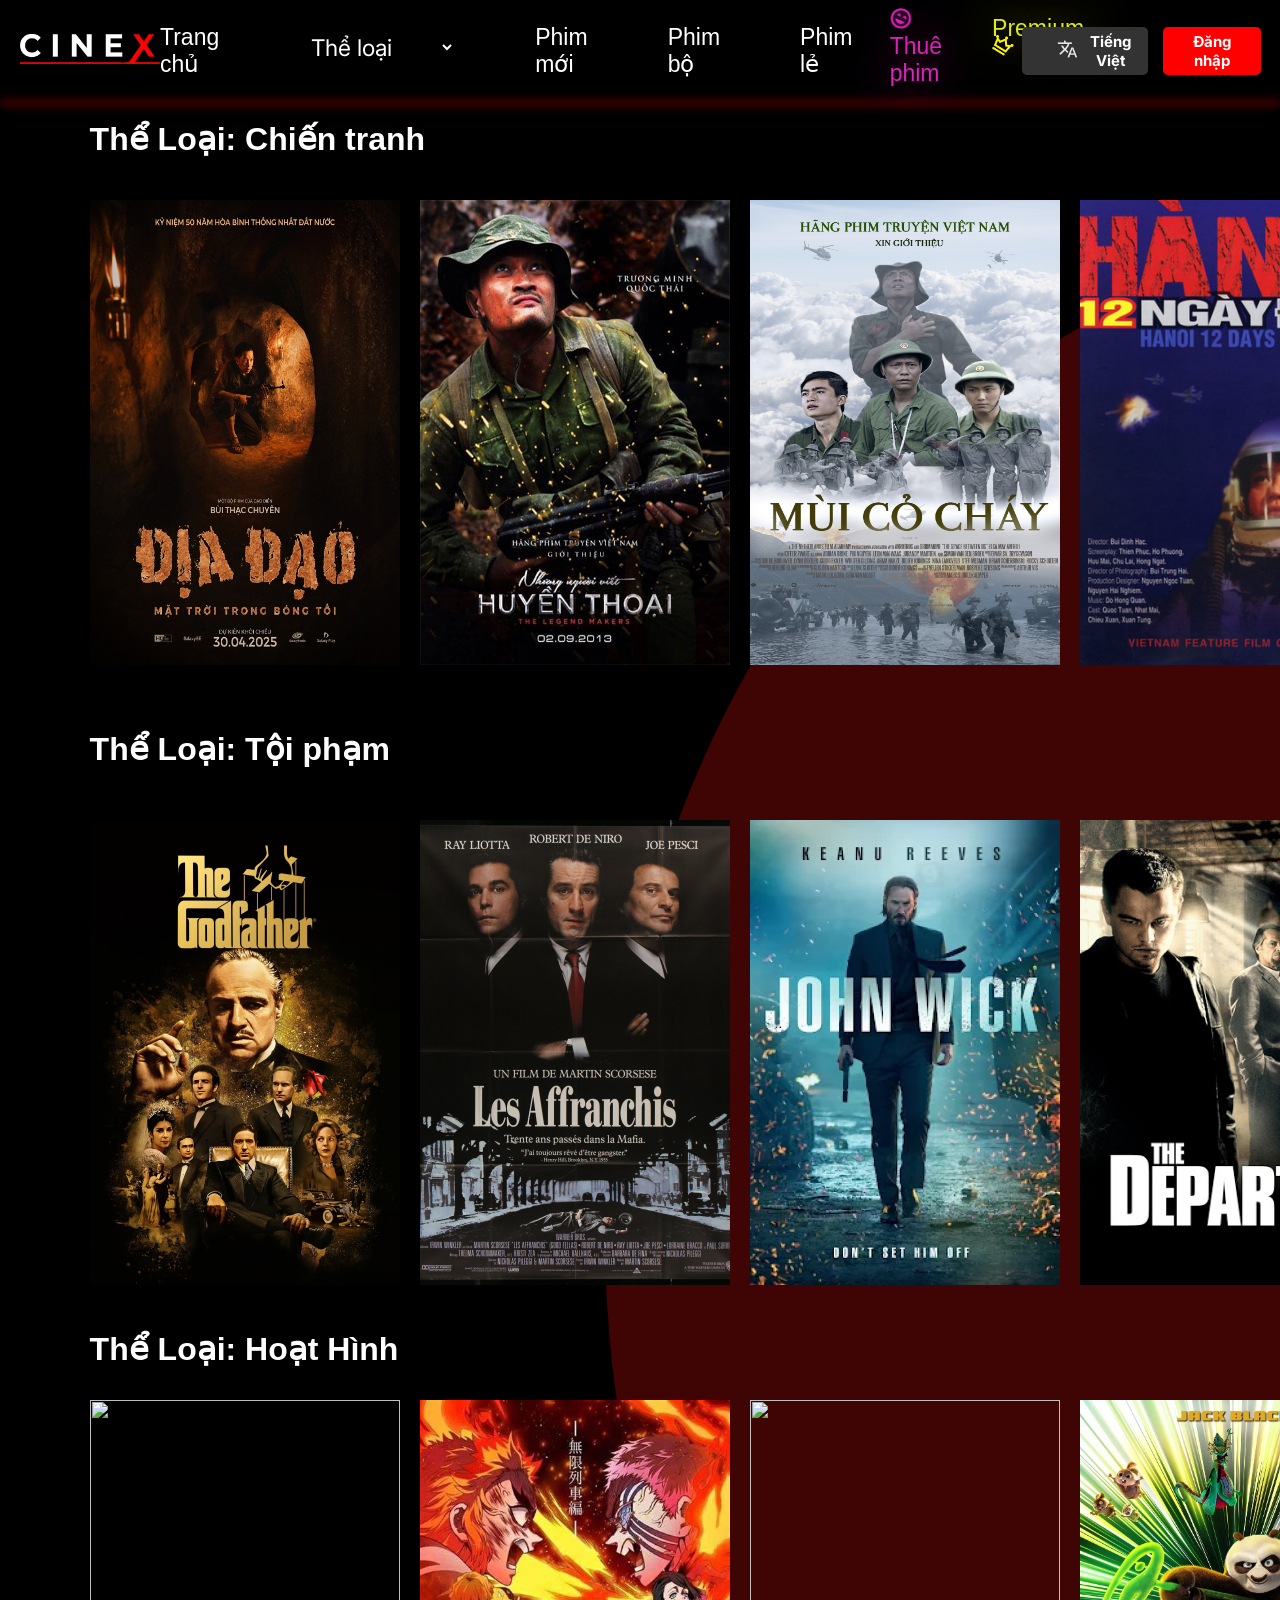
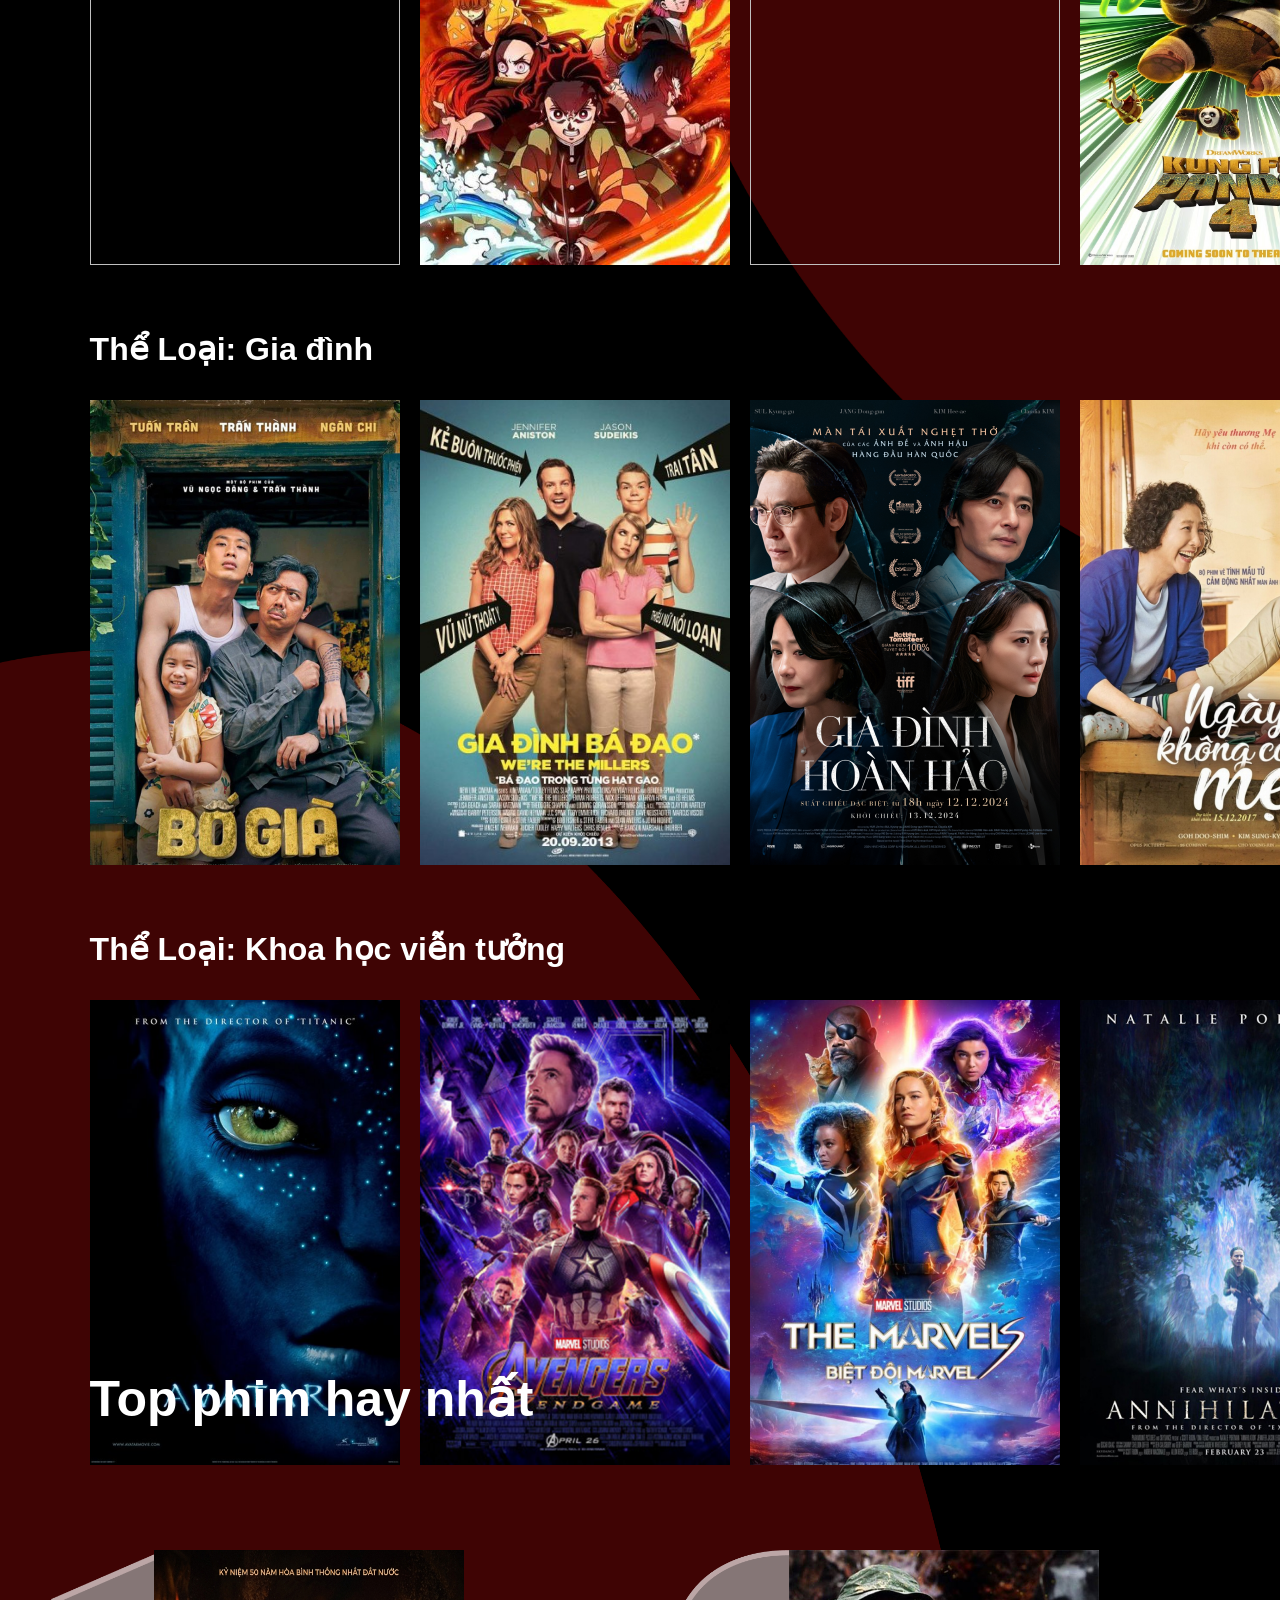
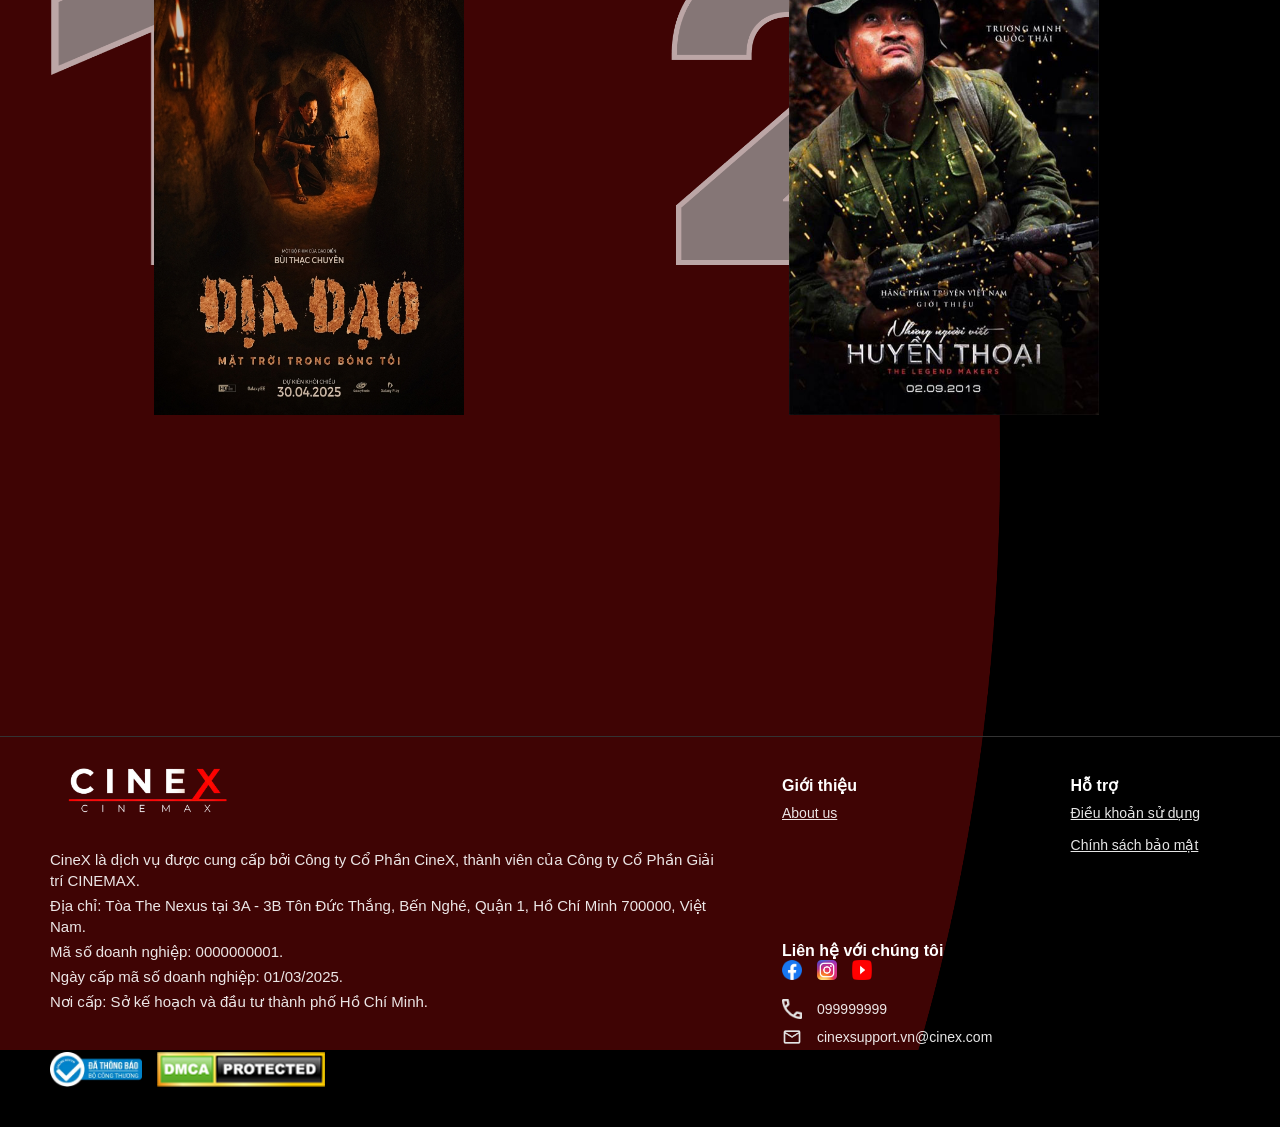
==== commit 093b64d4: "cap nhat index.html" ====
--- a/index.html
+++ b/index.html
@@ -350,13 +350,13 @@
             <h4>Liên hệ với chúng tôi</h4>
             <div class="social-icons">
               <a href="#" class="social-icon"
-                ><img src="assets/icons/facebook.png" alt="Facebook"
+                ><img src="assets/icons/Facebook.png" alt="Facebook"
               /></a>
               <a href="#" class="social-icon"
-                ><img src="assets/icons/instagram.png" alt="Instagram"
+                ><img src="assets/icons/Instagram.png" alt="Instagram"
               /></a>
               <a href="#" class="social-icon"
-                ><img src="assets/icons/youtube.png" alt="YouTube"
+                ><img src="assets/icons/Youtube.png" alt="YouTube"
               /></a>
             </div>
             <div class="contact-info">
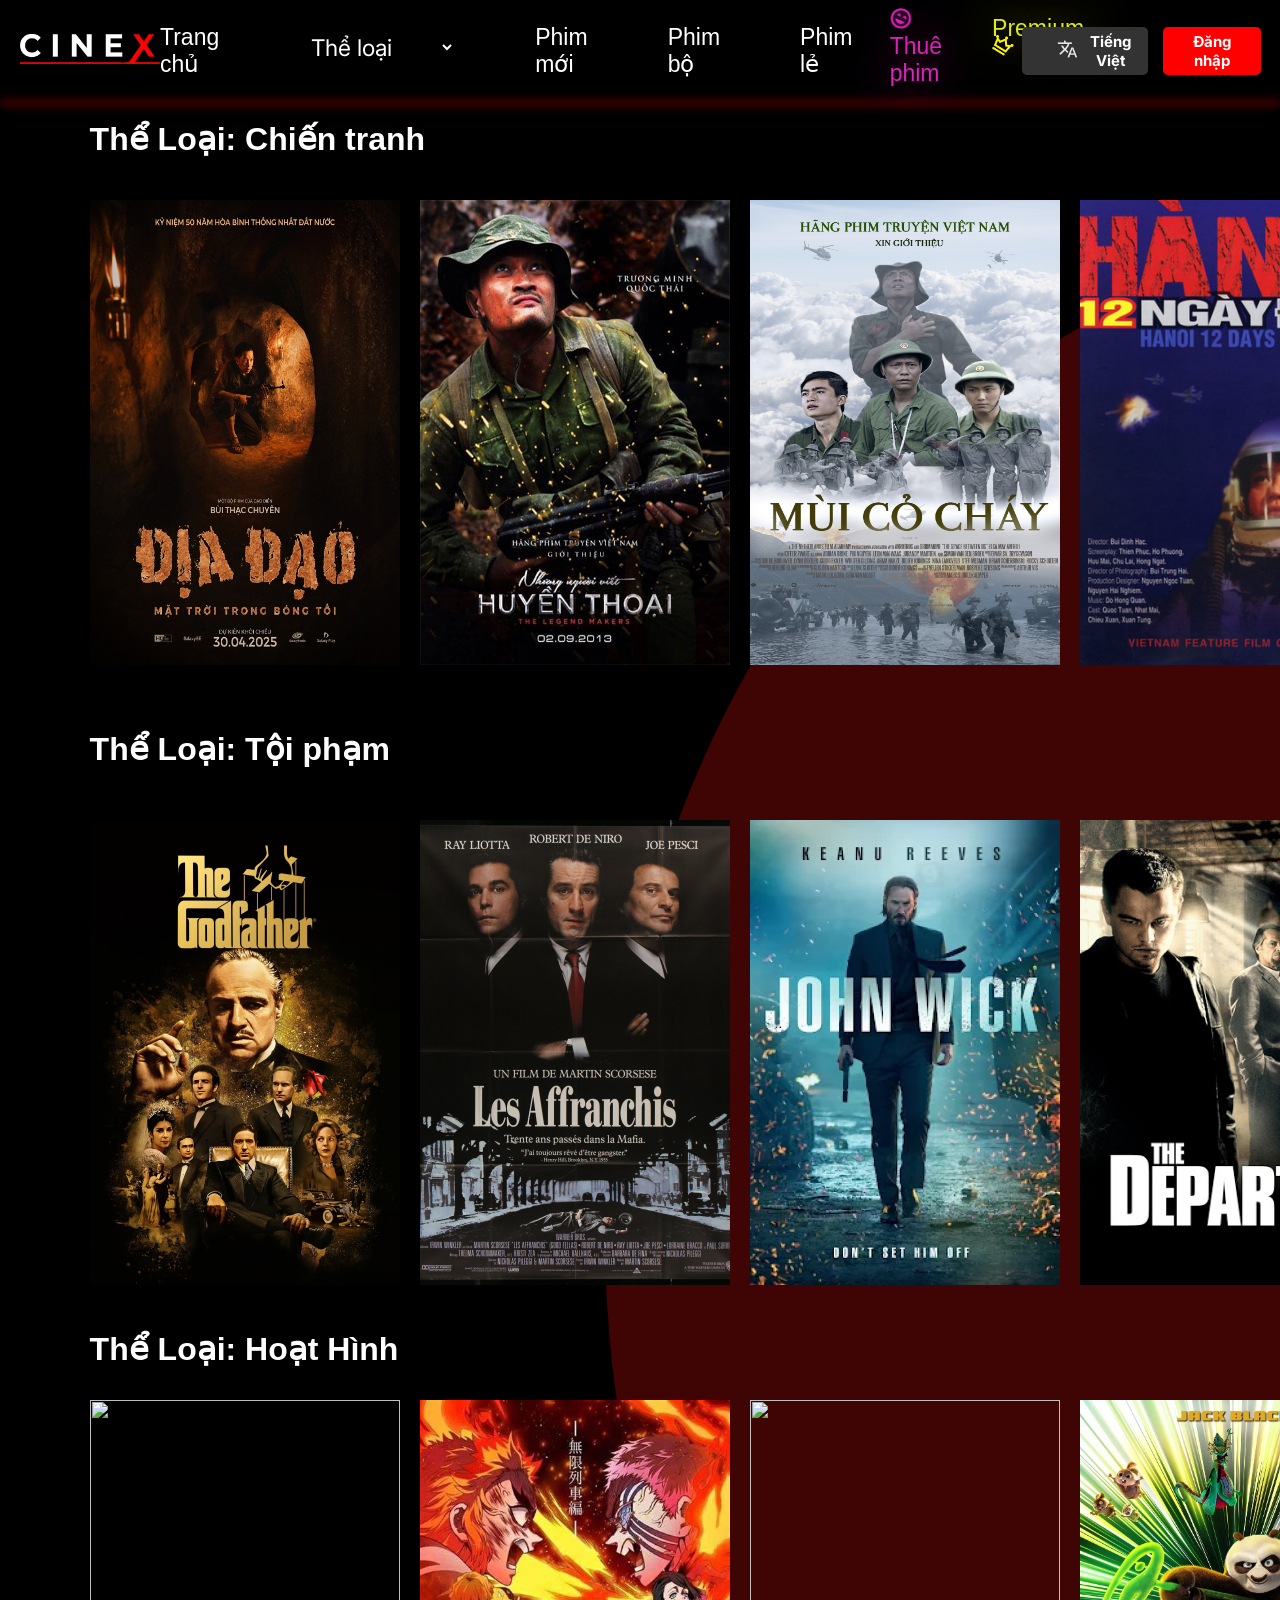
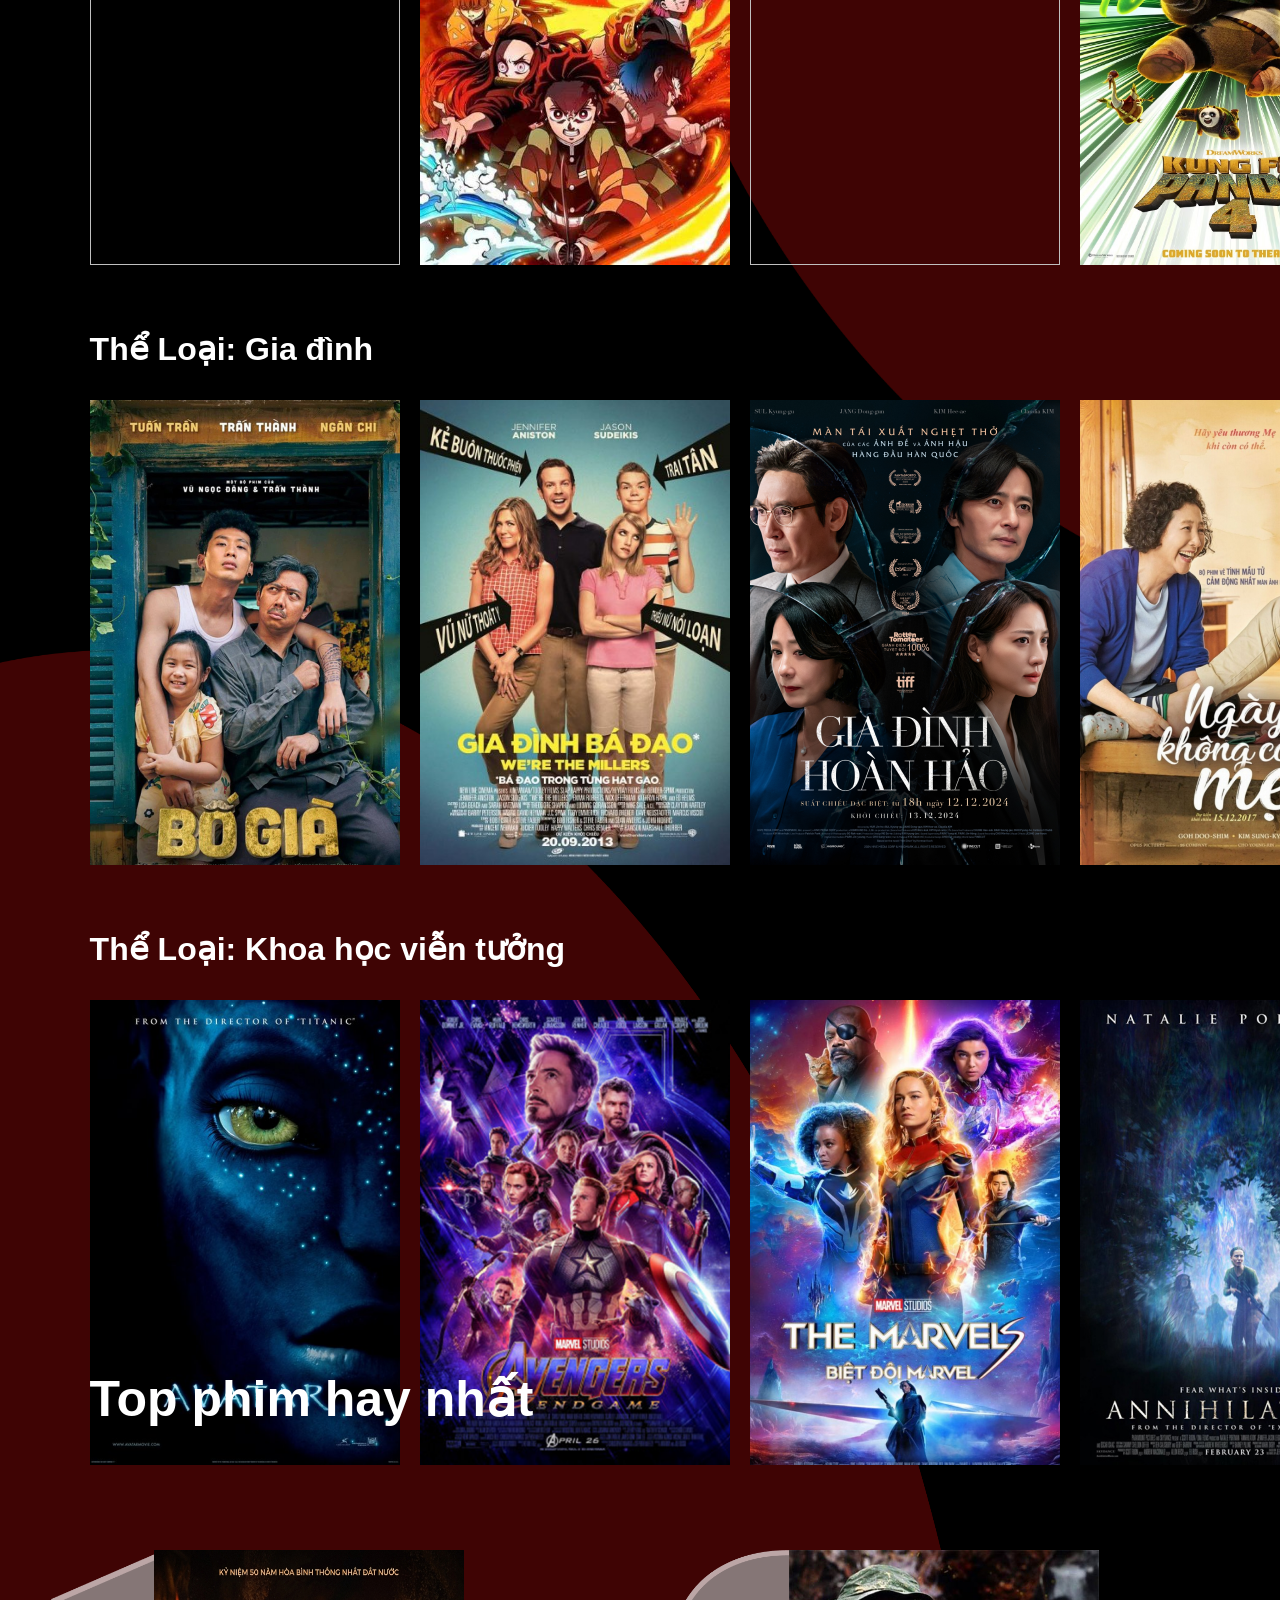
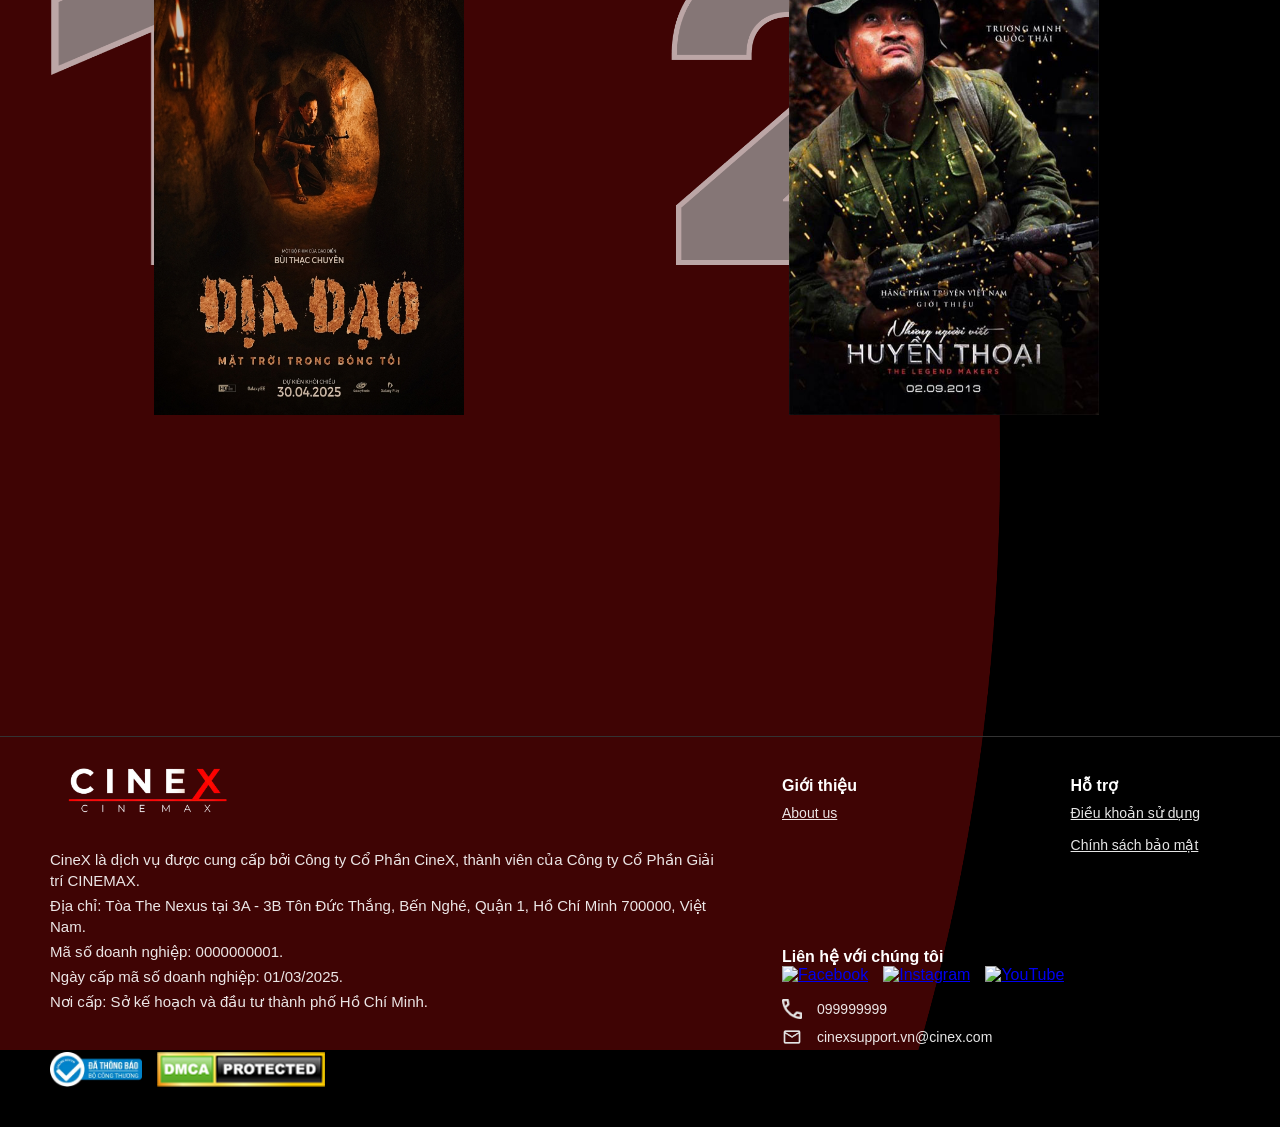
==== commit 38b2f23d: "cap nhap index.html" ====
--- a/index.html
+++ b/index.html
@@ -350,13 +350,13 @@
             <h4>Liên hệ với chúng tôi</h4>
             <div class="social-icons">
               <a href="#" class="social-icon"
-                ><img src="assets/icons/Facebook.png" alt="Facebook"
+                ><img src="assets/icons/facebook.png" alt="Facebook"
               /></a>
               <a href="#" class="social-icon"
-                ><img src="assets/icons/Instagram.png" alt="Instagram"
+                ><img src="assets/icons/instagram.png" alt="Instagram"
               /></a>
               <a href="#" class="social-icon"
-                ><img src="assets/icons/Youtube.png" alt="YouTube"
+                ><img src="assets/icons/youtube.png" alt="YouTube"
               /></a>
             </div>
             <div class="contact-info">
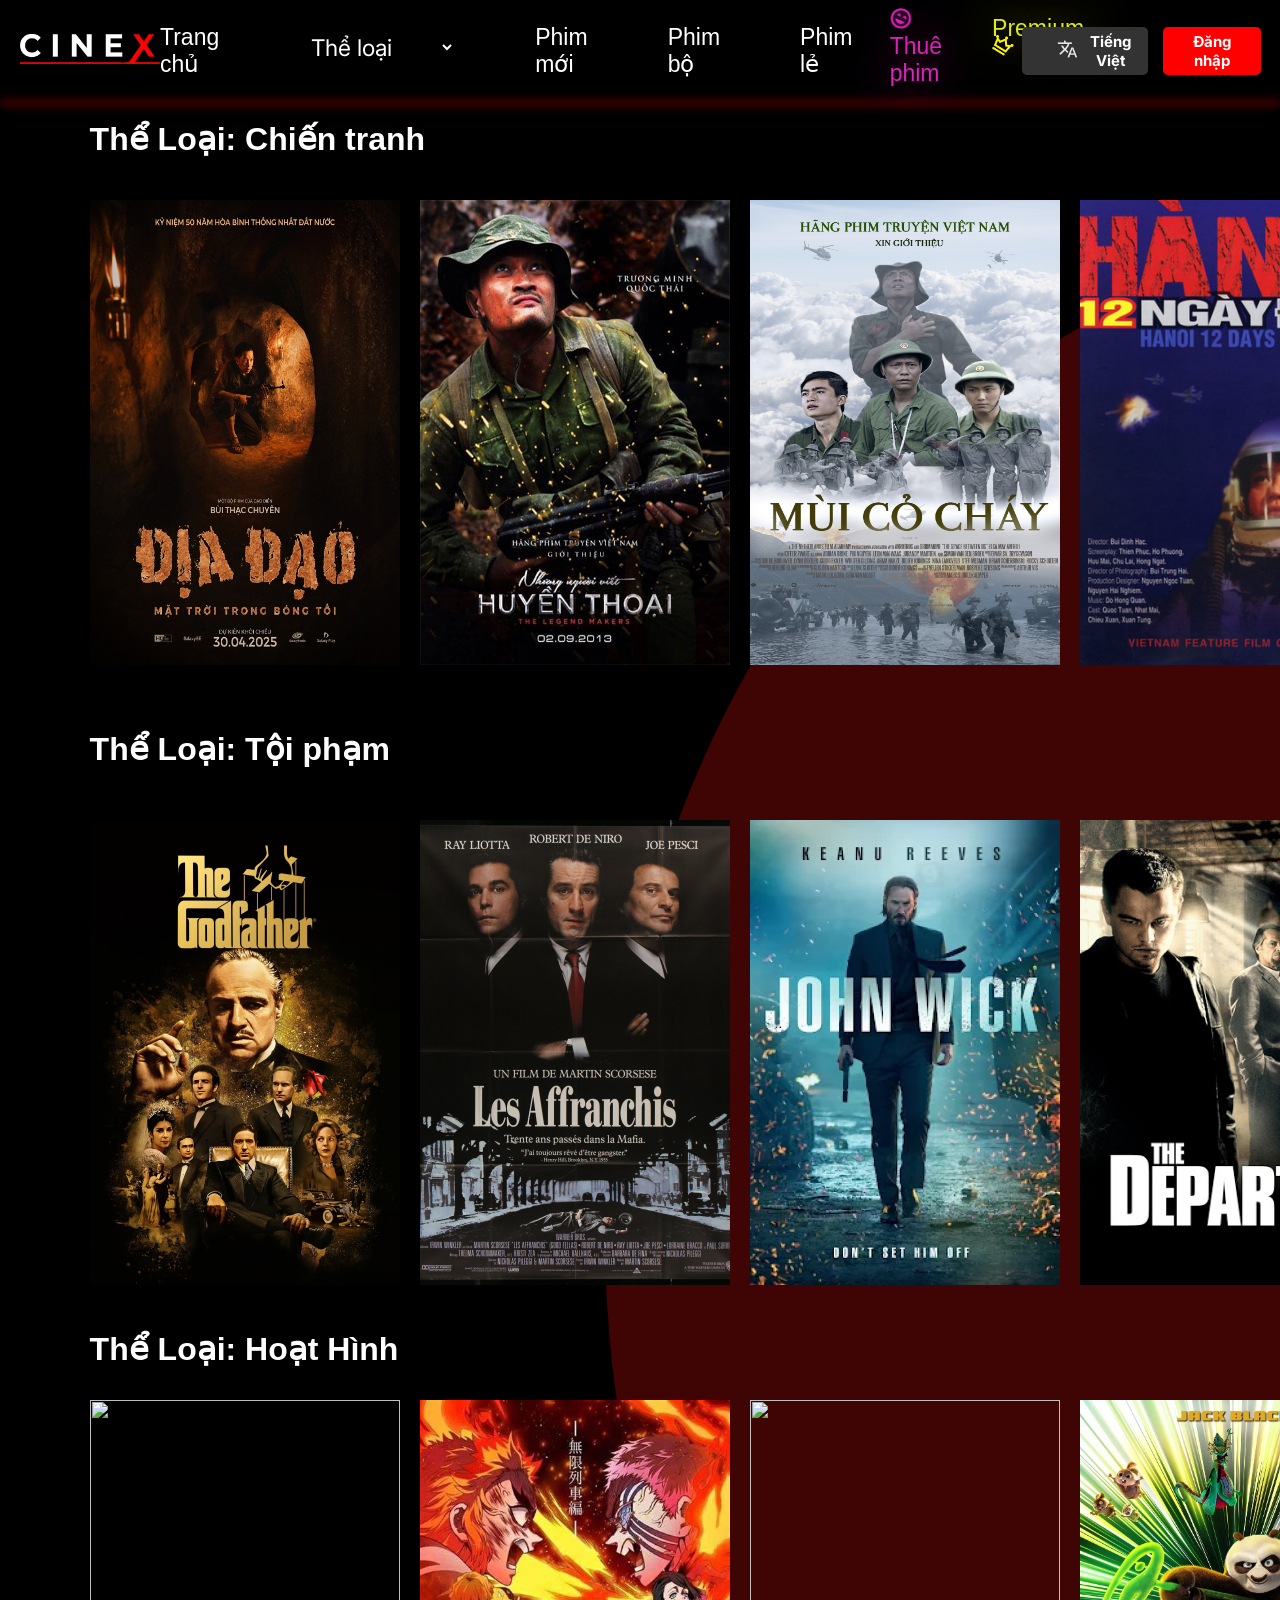
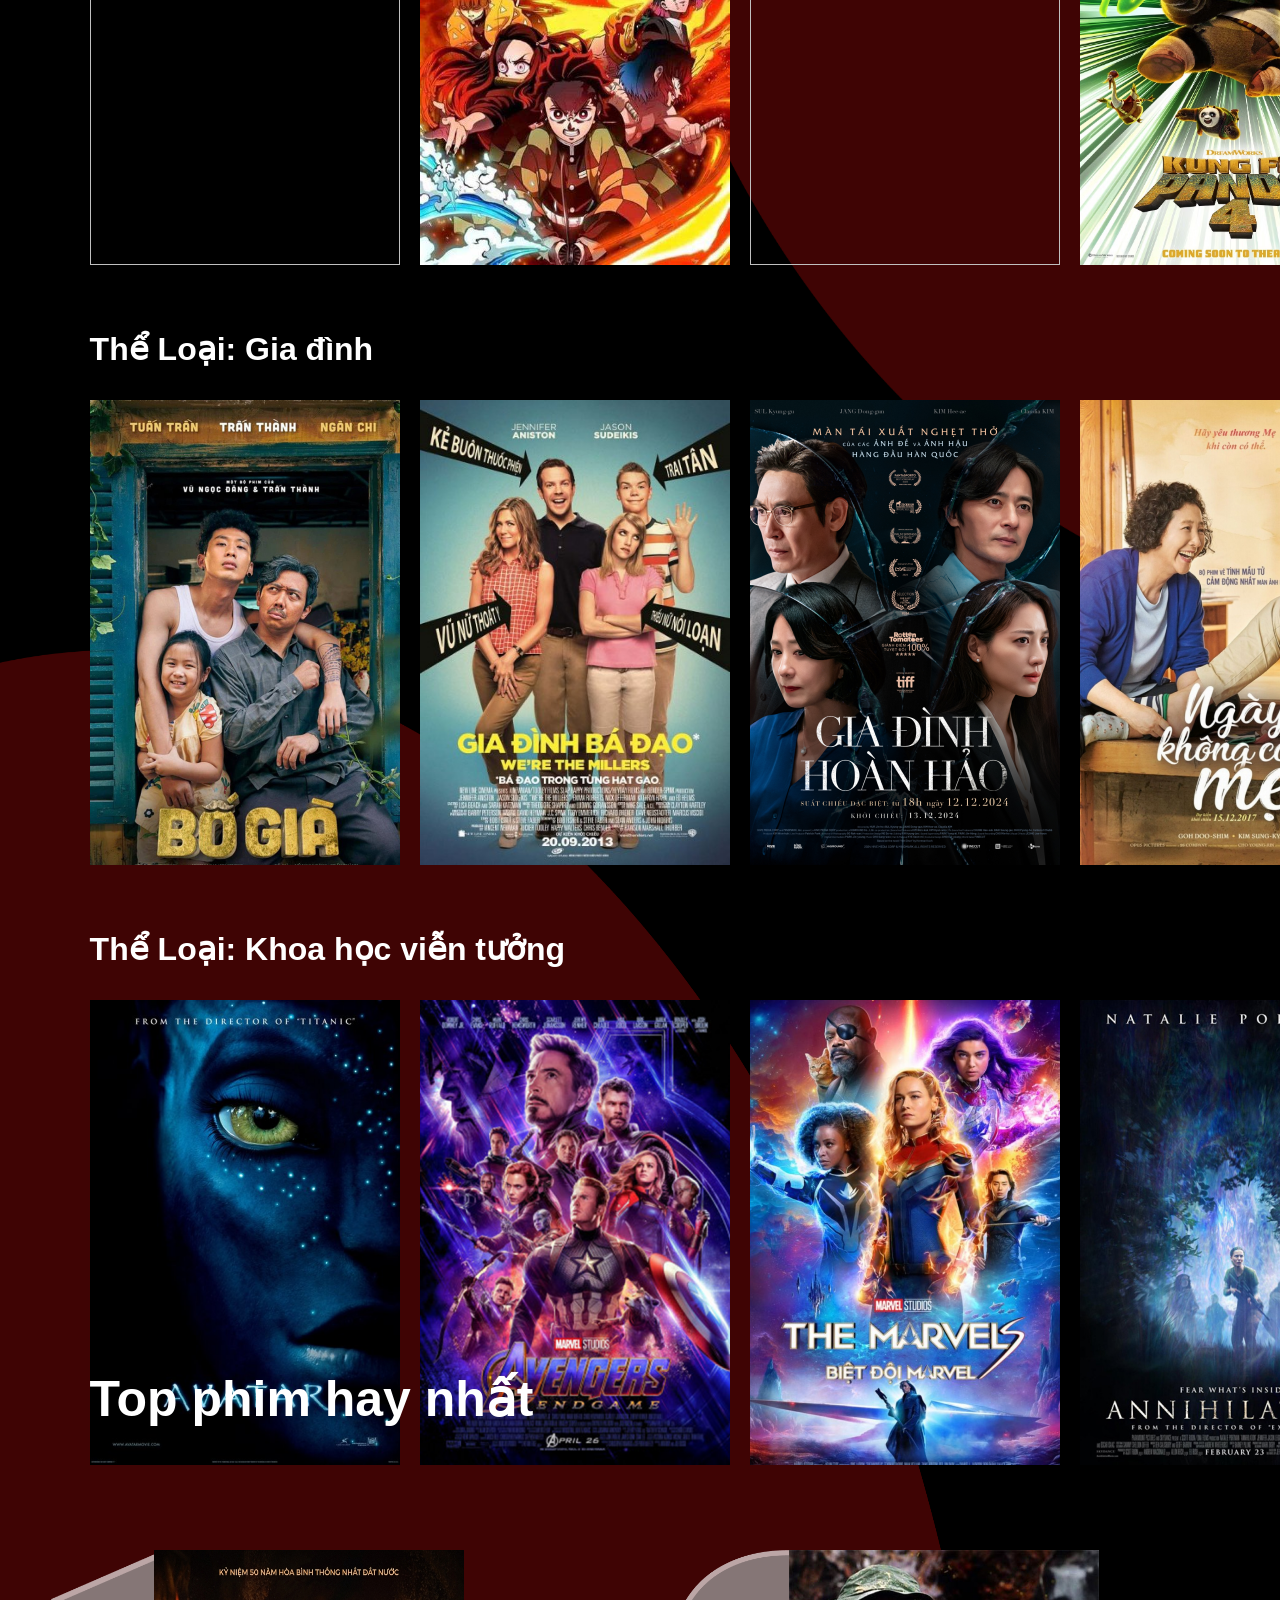
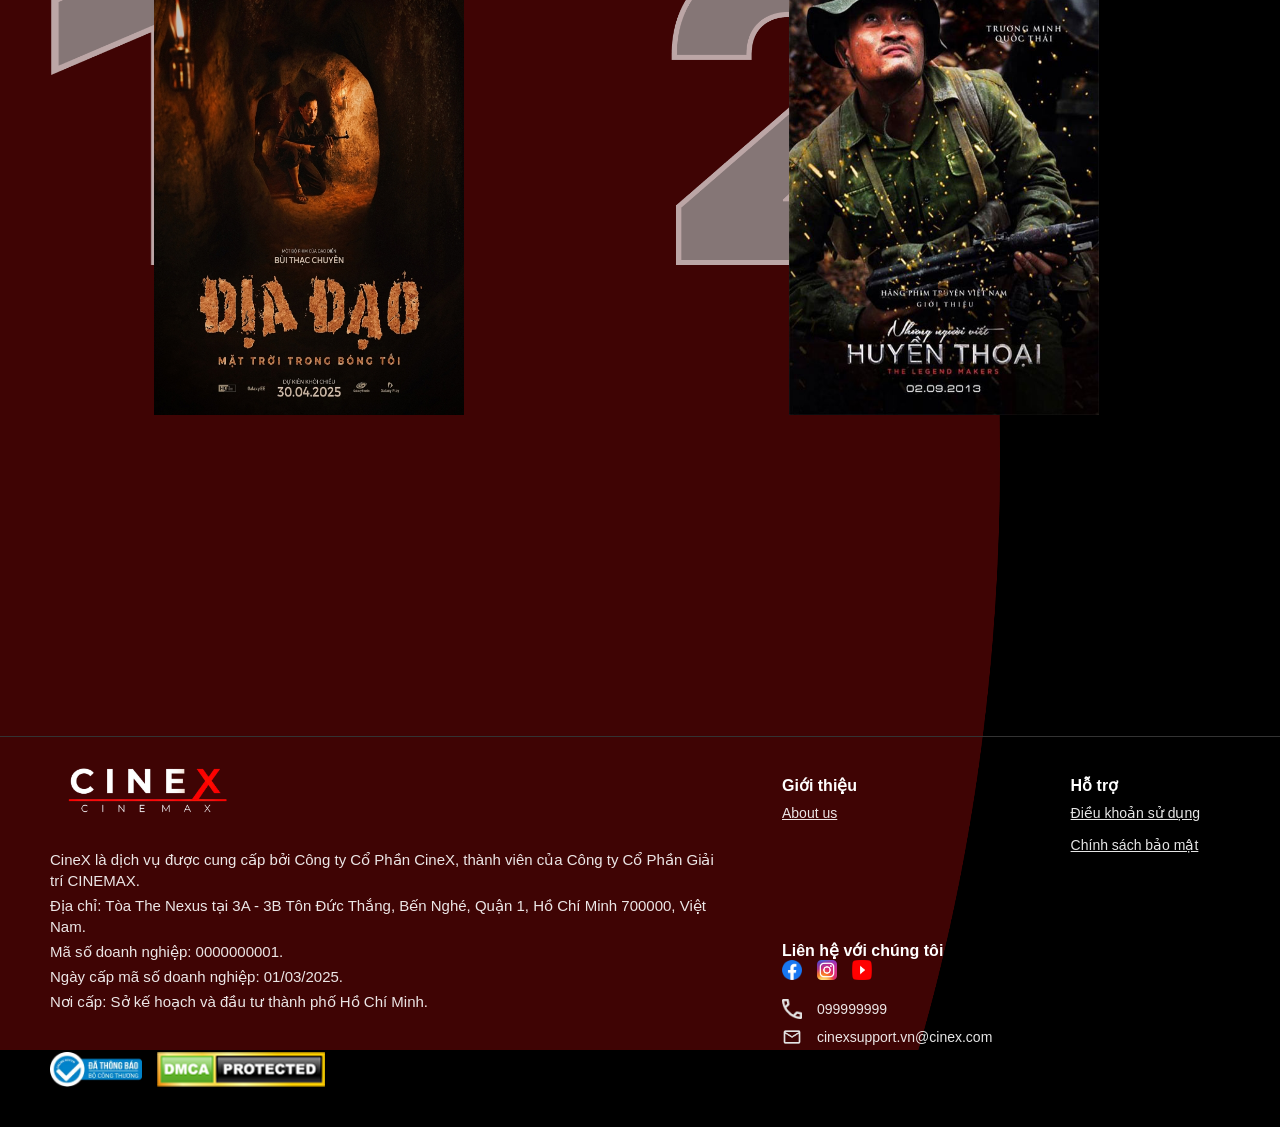
==== commit b39cc532: "cap nhat index.html" ====
--- a/index.html
+++ b/index.html
@@ -350,13 +350,13 @@
             <h4>Liên hệ với chúng tôi</h4>
             <div class="social-icons">
               <a href="#" class="social-icon"
-                ><img src="assets/icons/facebook.png" alt="Facebook"
+                ><img src="assets/icons/Facebook.png" alt="Facebook"
               /></a>
               <a href="#" class="social-icon"
-                ><img src="assets/icons/instagram.png" alt="Instagram"
+                ><img src="assets/icons/Instagram.png" alt="Instagram"
               /></a>
               <a href="#" class="social-icon"
-                ><img src="assets/icons/youtube.png" alt="YouTube"
+                ><img src="assets/icons/Youtube.png" alt="YouTube"
               /></a>
             </div>
             <div class="contact-info">
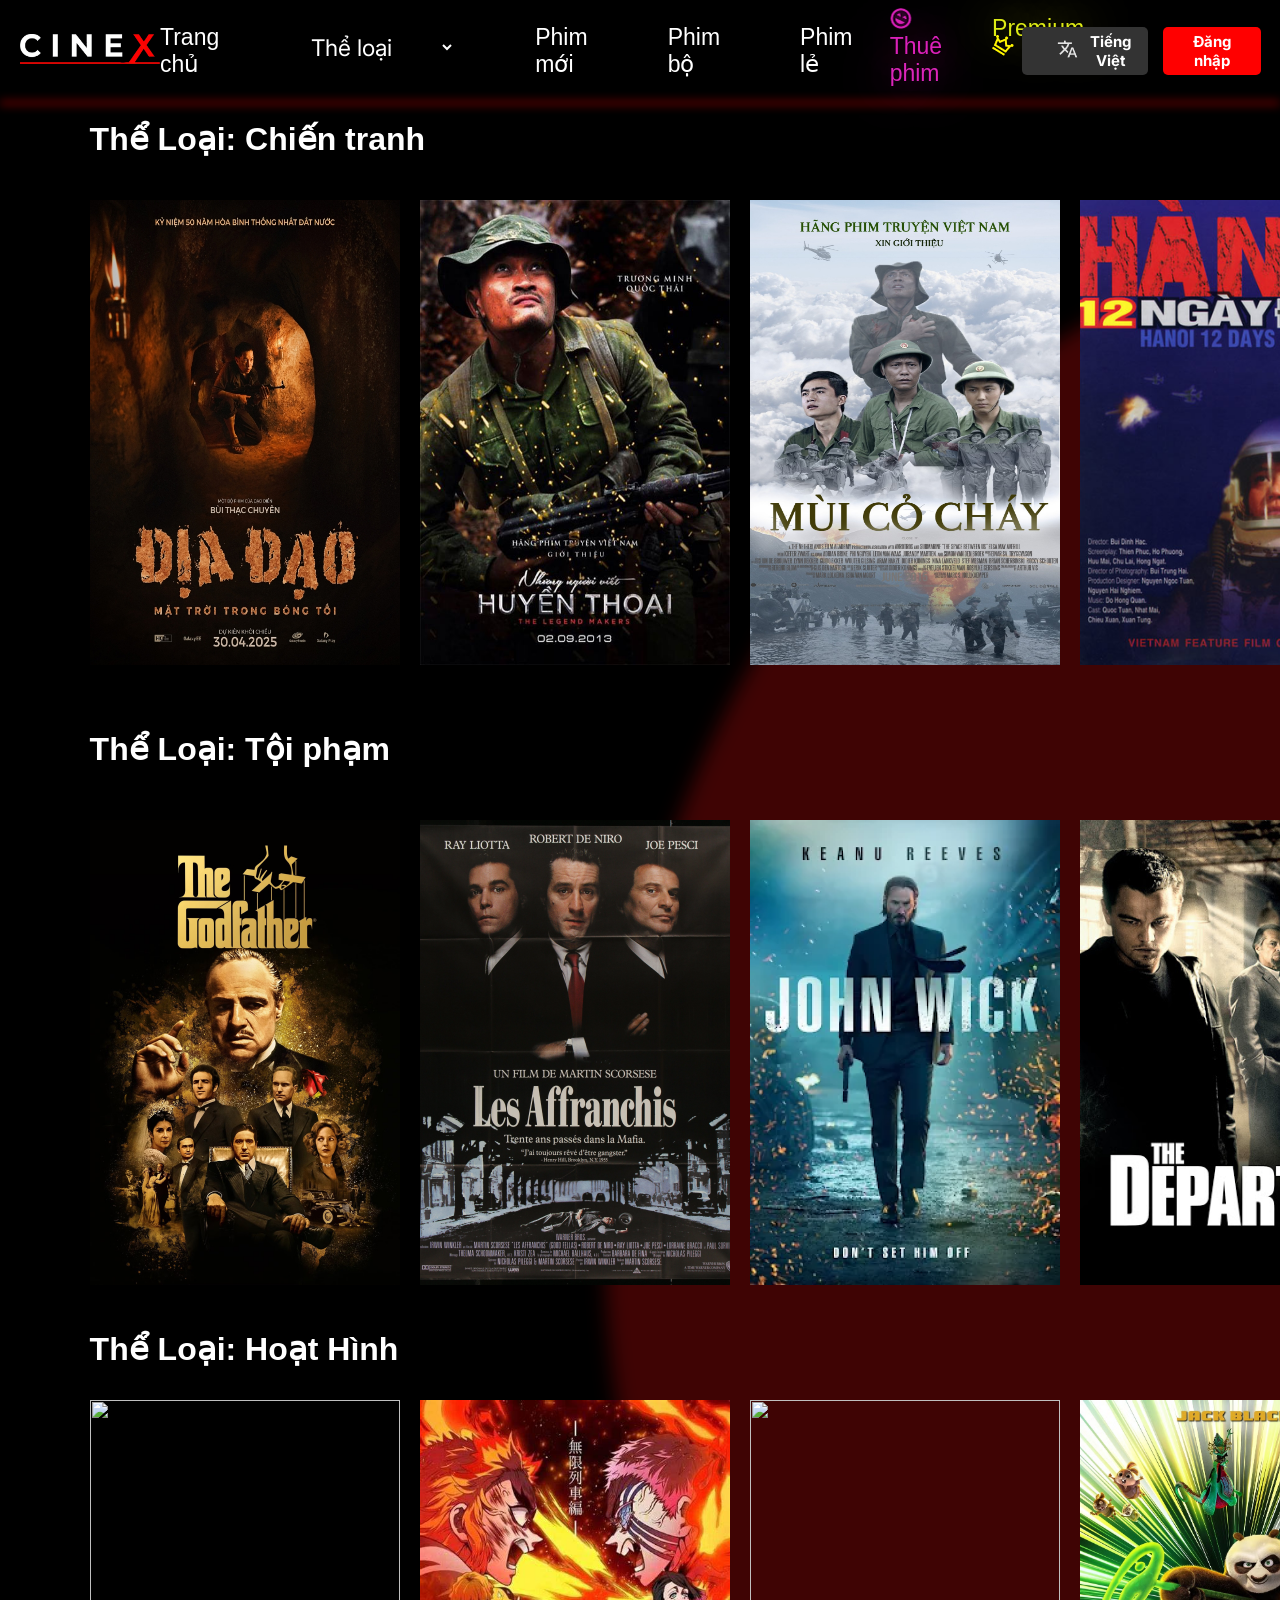
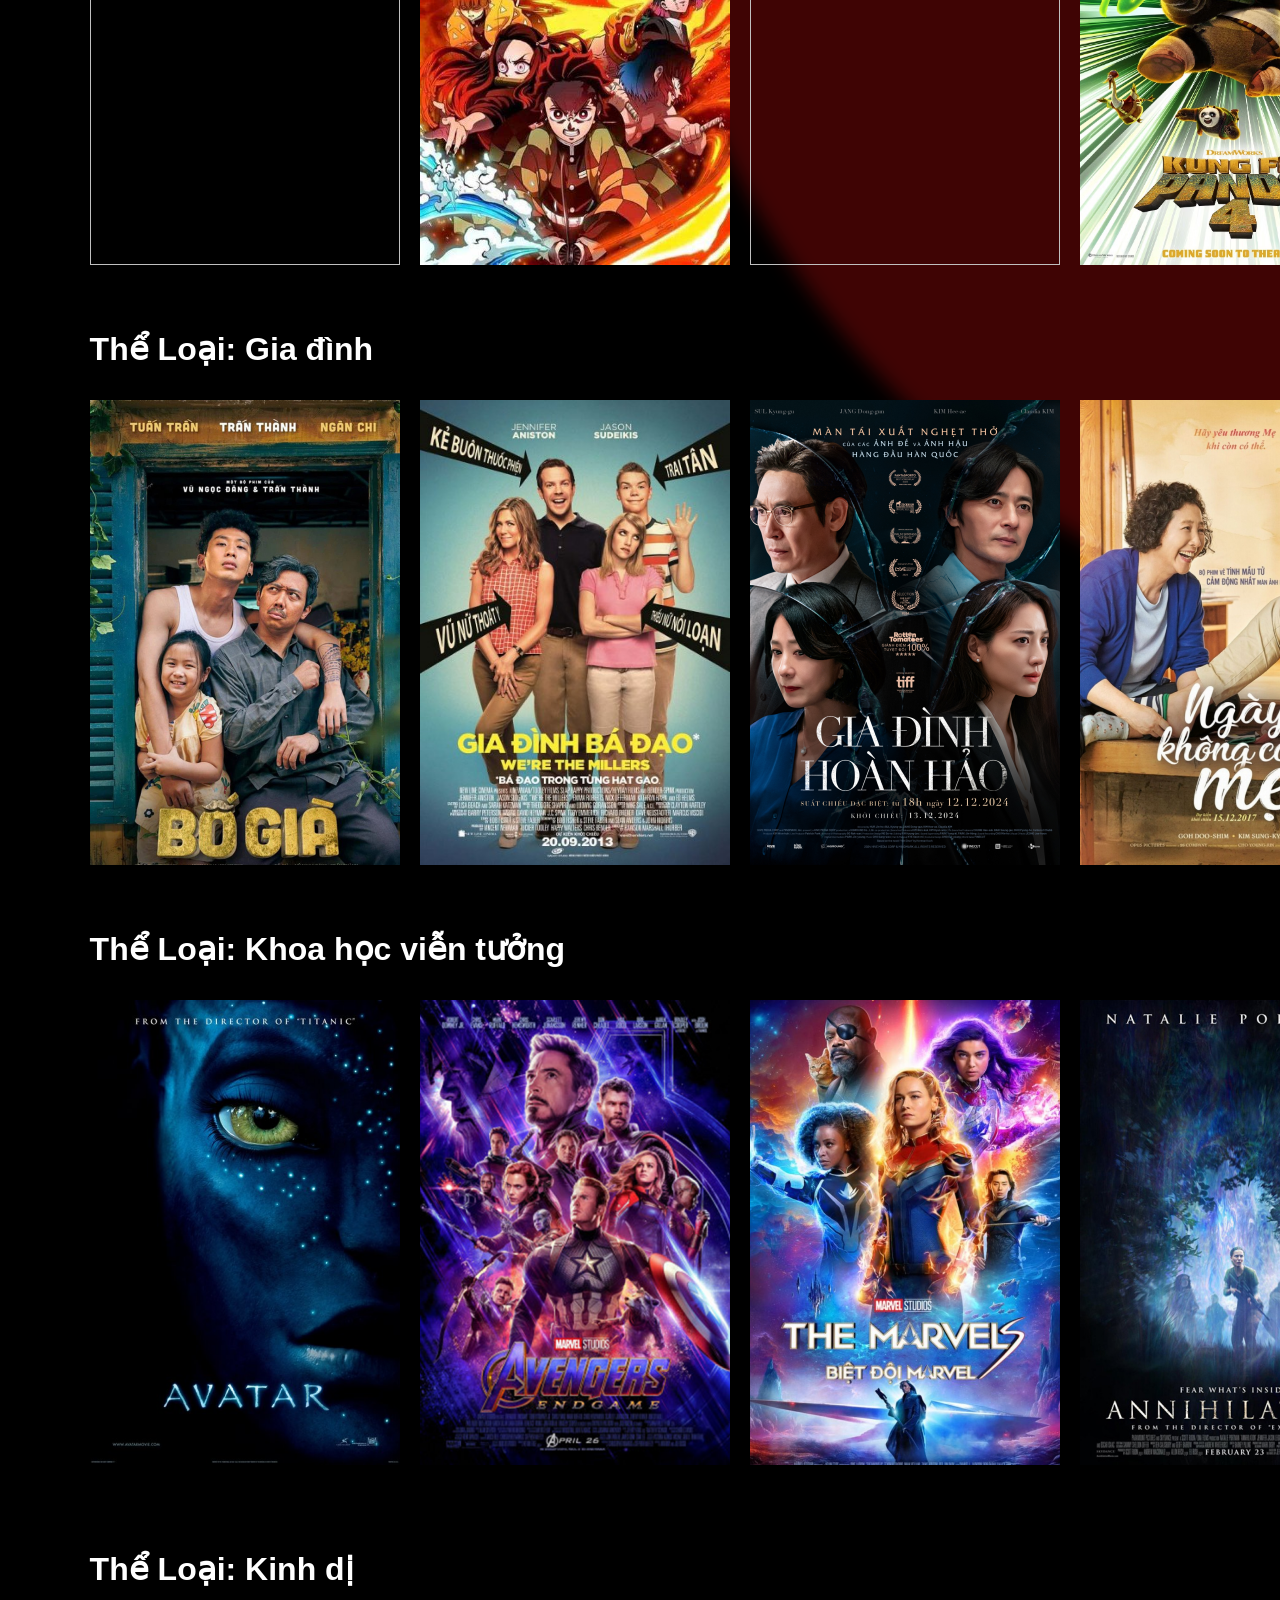
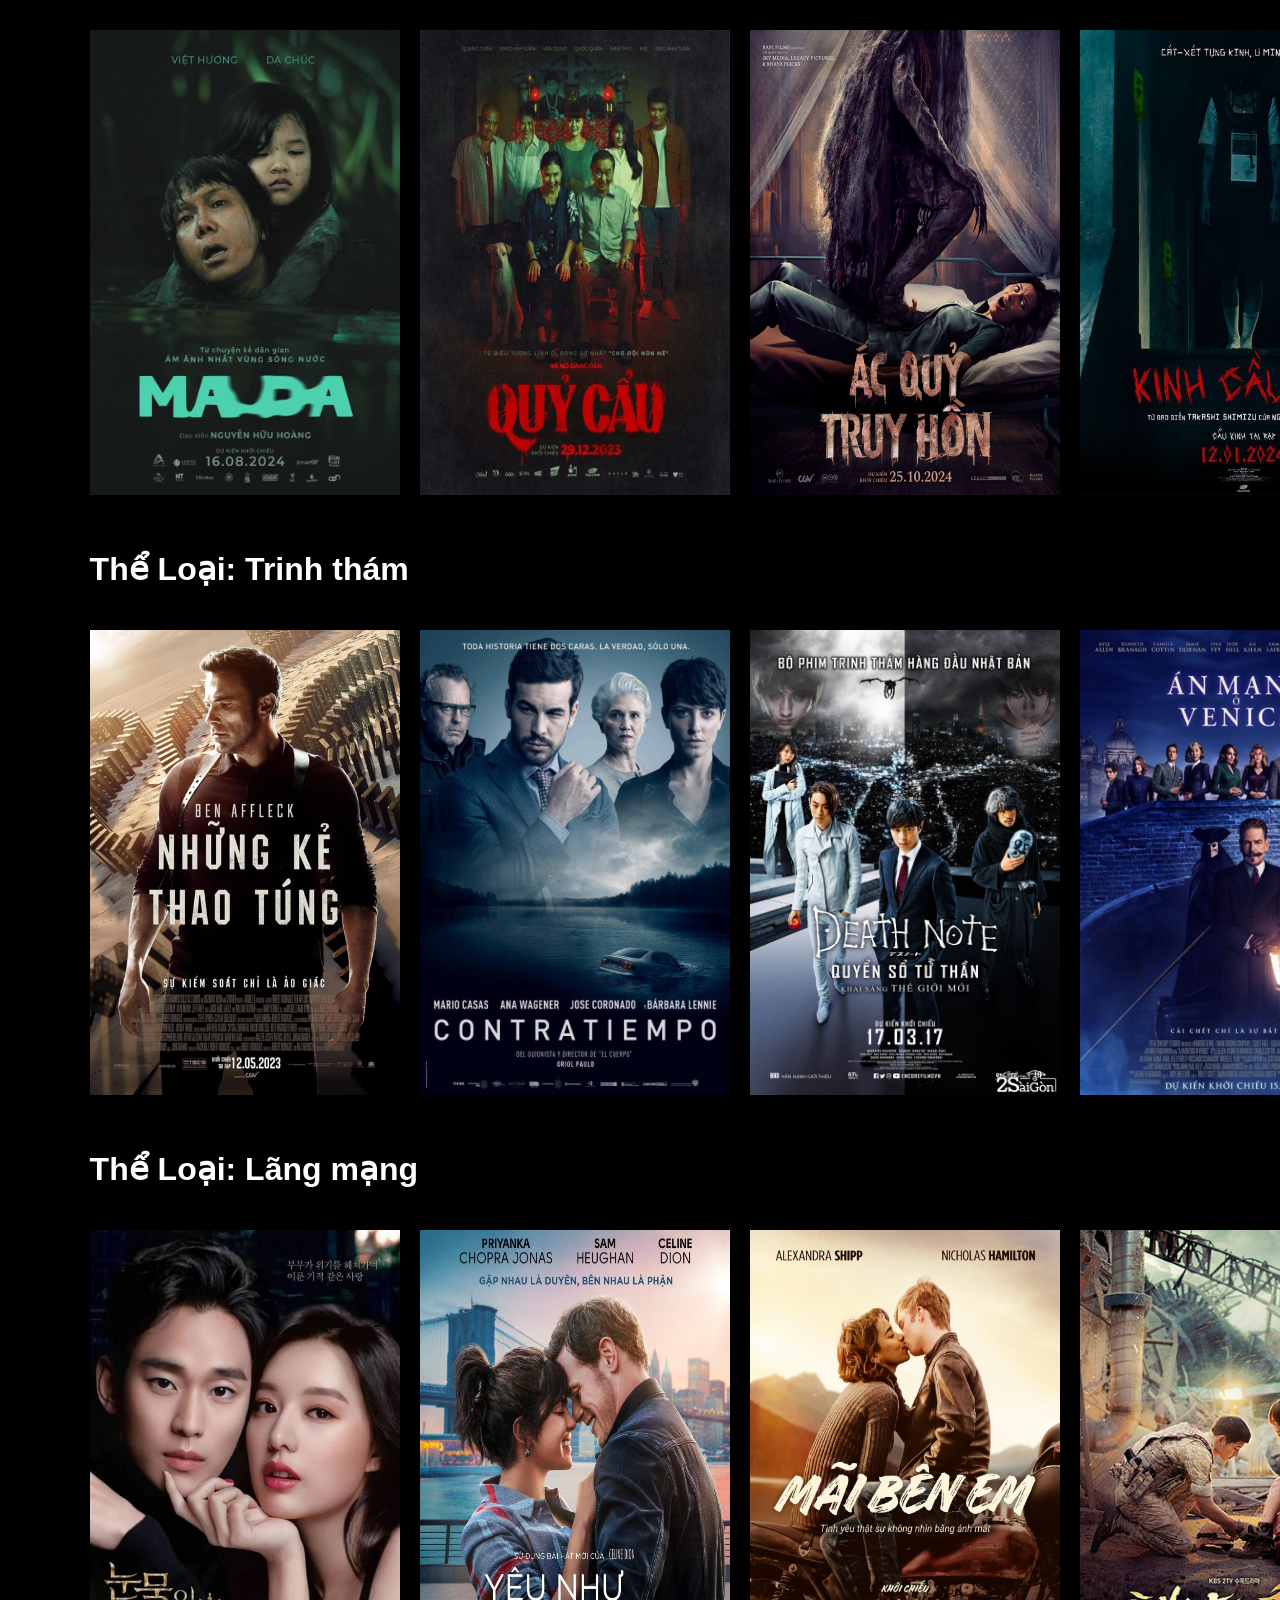
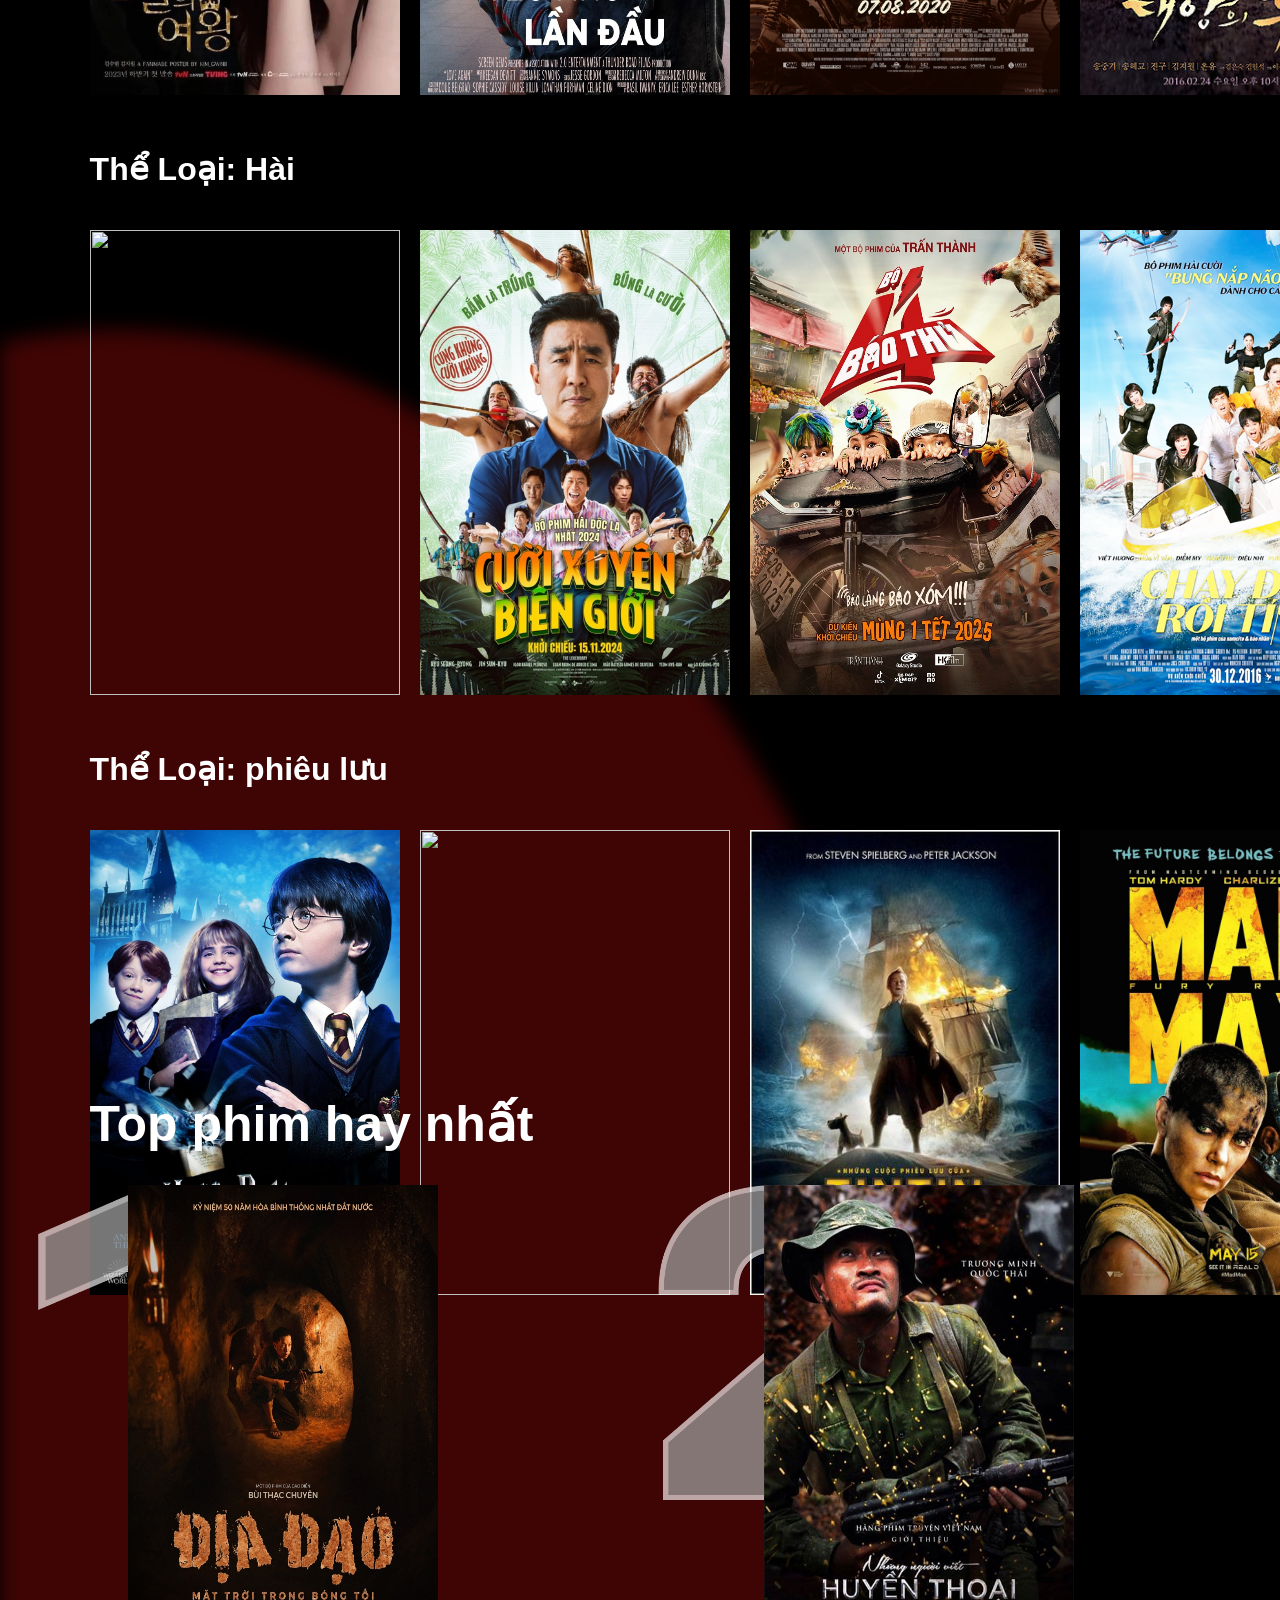
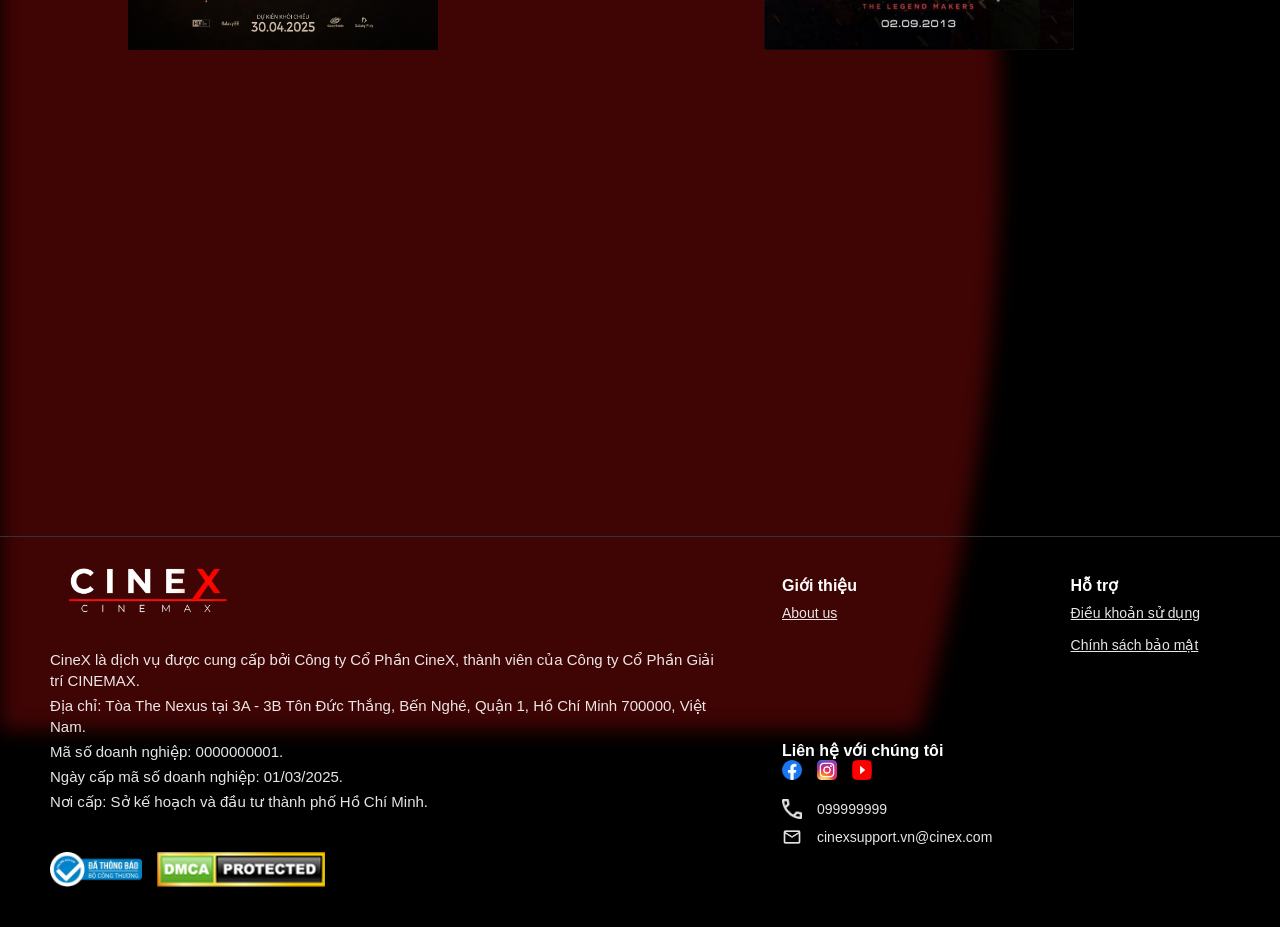
==== commit 371a3823: "first" ====
--- a/index.html
+++ b/index.html
@@ -4,8 +4,8 @@
     <meta charset="UTF-8" />
     <meta name="viewport" content="width=device-width, initial-scale=1.0" />
     <title>CineX</title>
-    <link rel="stylesheet" href="style.css" />
-    <link rel="stylesheet" href="fonts.css" />
+    <link rel="stylesheet" href="css/style.css" />
+    <link rel="stylesheet" href="css/fonts.css" />
     <link
     href="https://fonts.googleapis.com/css2?family=Inter:wght@100;200;300;400;500;600;700;800;900&display=swap"
     rel="stylesheet"
@@ -37,6 +37,11 @@
           <option value="#hoathinh">Hoạt hình</option>
           <option value="#giadinh">Gia đình</option>
           <option value="#khoahoc">Viễn tưởng</option>
+          <option value="#kinhdi">kinh dị</option>
+          <option value="#trinhtham">Trinh thám</option>
+          <option value="#langmang">Lãng mạng</option>
+          <option value="#hai">Hài</option>
+          <option value="#kphieuluu">Phiêu lưu</option>
         </select>
 
         <a class="header-text" href="#">Phim mới</a>
@@ -78,6 +83,10 @@
     <div>
     <img class="background2" src="assets/logo2/nen.png" alt="" height="2000" width="1000">
   </div>
+
+  <div>
+    <img class="background3" src="assets/logo2/nentron.png" alt="" >
+  </div>
     <!-- Noi dung -->
     <div>
       <h1 id="chientranh" class="tieude1">Thể Loại: Chiến tranh</h1>
@@ -123,31 +132,31 @@
     <div>
       <h1 id="toipham" class="tieude2">Thể Loại: Tội phạm</h1>
       <div class="toipham">
-        <a class="goodfather" href=""
+        <a class="goodfather" href="godfather.html"
           ><img
             src="assets/hinhnen/goodfather.png"
             alt=""
             height="465"
             width="310"
         /></a>
-        <a class="les" href=""
+        <a class="les" href="lesaffranchis.css"
           ><img src="assets/hinhnen/les.png" alt="" height="465" width="310"
         /></a>
-        <a class="johnwick" href=""
+        <a class="johnwick" href="johnwick.html"
           ><img
             src="assets/hinhnen/johnwick.png"
             alt=""
             height="465"
             width="310"
         /></a>
-        <a class="departed" href=""
+        <a class="departed" href="departed.html"
           ><img
             src="assets/hinhnen/departed.png"
             alt=""
             height="465"
             width="310"
         /></a>
-        <a class="zodiac" href=""
+        <a class="zodiac" href="zodiac.html"
           ><img src="assets/hinhnen/zodiac.png" alt="" height="465" width="310"
         /></a>
       </div>
@@ -197,31 +206,31 @@
     <div>
       <h1 id="giadinh" class="tieude4">Thể Loại: Gia đình</h1>
       <div class="giadinh">
-        <a class="bogia" href=""
+        <a class="bogia" href="bogia.html"
           ><img src="assets/hinhnen/bogia.png" alt="" height="465" width="310"
         /></a>
-        <a class="giadinhbadao" href=""
+        <a class="giadinhbadao" href="giadinhbadao.html"
           ><img
             src="assets/hinhnen/giadinhbadao.png"
             alt=""
             height="465"
             width="310"
         /></a>
-        <a class="giadinhhoanhao" href=""
+        <a class="giadinhhoanhao" href="giadinhhoanhao.css"
           ><img
             src="assets/hinhnen/giadinhhoanhao.png"
             alt=""
             height="465"
             width="310"
         /></a>
-        <a class="ngaykocome" href=""
+        <a class="ngaykocome" href="ngaykhongconme.html"
           ><img
             src="assets/hinhnen/ngaykoconme.png"
             alt=""
             height="465"
             width="310"
         /></a>
-        <a class="kobietten" href=""
+        <a class="kobietten" href="kobtten.html"
           ><img
             src="assets/hinhnen/kobietten.png"
             alt=""
@@ -234,31 +243,31 @@
     <div>
       <h1 id="khoahoc" class="tieude5">Thể Loại: Khoa học viễn tưởng</h1>
       <div class="khoahocvientuong">
-        <a class="avatar" href=""
+        <a class="avatar" href="avatar.html"
           ><img src="assets/hinhnen/avatar.png" alt="" height="465" width="310"
         /></a>
-        <a class="avengers" href=""
+        <a class="avengers" href="avenger.html"
           ><img
             src="assets/hinhnen/avengers.png"
             alt=""
             height="465"
             width="310"
         /></a>
-        <a class="themarvels" href=""
+        <a class="themarvels" href="themavels.html"
           ><img
             src="assets/hinhnen/the marvels.png"
             alt=""
             height="465"
             width="310"
         /></a>
-        <a class="annihilation" href=""
+        <a class="annihilation" href="annihilation.html"
           ><img
             src="assets/hinhnen/annihilation.png"
             alt=""
             height="465"
             width="310"
         /></a>
-        <a class="quantumania" href=""
+        <a class="quantumania" href="quantumania.html"
           ><img
             src="assets/hinhnen/quantumania.png"
             alt=""
@@ -267,32 +276,226 @@
         /></a>
       </div>
     </div>
+
+    <div>
+      <h1 id="kinhdi" class="tieude6">Thể Loại: Kinh dị</h1>
+      <div class="kinhdi">
+        <a class="mada" href="mada.html"
+          ><img src="assets/hinhnen/mada.png" alt="" height="465" width="310"
+        /></a>
+        <a class="quycau" href="quycau.html"
+          ><img
+            src="assets/hinhnen/quycau.png"
+            alt=""
+            height="465"
+            width="310"
+        /></a>
+        <a class="acquy" href="acquy.html"
+          ><img
+            src="assets/hinhnen/acquy.png"
+            alt=""
+            height="465"
+            width="310"
+        /></a>
+        <a class="kinhcauma" href=""
+          ><img
+            src="assets/hinhnen/kinhcauma.png"
+            alt=""
+            height="465"
+            width="310"
+        /></a>
+        <a class="lamgiauvoima" href=""
+          ><img
+            src="assets/hinhnen/lamgiauvoima.png"
+            alt=""
+            height="465"
+            width="310"
+        /></a>
+      </div>
+    </div>
+
+    <div>
+      <h1 id="trinhtham" class="tieude7">Thể Loại: Trinh thám</h1>
+      <div class="trinhtham">
+        <a class="thaotung" href="thaotung.html"
+          ><img src="assets/hinhnen/thaotung.png" alt="" height="465" width="310"
+        /></a>
+        <a class="contratiempo" href="contratiempo.html"
+          ><img
+            src="assets/hinhnen/contratiempo.png"
+            alt=""
+            height="465"
+            width="310"
+        /></a>
+        <a class="deathnote" href="deathnote.html"
+          ><img
+            src="assets/hinhnen/deathnote.png"
+            alt=""
+            height="465"
+            width="310"
+        /></a>
+        <a class="anmangvenice" href="anmangvinice.html"
+          ><img
+            src="assets/hinhnen/anmangvenice.png"
+            alt=""
+            height="465"
+            width="310"
+        /></a>
+        <a class="sherlockholmes" href="sherlockholmes.html"
+          ><img
+            src="assets/hinhnen/sherlockholmes.png"
+            alt=""
+            height="465"
+            width="310"
+        /></a>
+      </div>
+    </div>
+
+    <div>
+      <h1 id="langmang" class="tieude8">Thể Loại: Lãng mạng</h1>
+      <div class="langmang">
+        <a class="queenoftear" href="queenoftear.html"
+          ><img src="assets/hinhnen/queenoftear.png" alt="" height="465" width="310"
+        /></a>
+        <a class="yeunhulandau" href="loveagain.html"
+          ><img
+            src="assets/hinhnen/yeunhulandau.png"
+            alt=""
+            height="465"
+            width="310"
+        /></a>
+        <a class="maibenem" href="maibenem.html"
+          ><img
+            src="assets/hinhnen/maibenem.png"
+            alt=""
+            height="465"
+            width="310"
+        /></a>
+        <a class="hauduemattroi" href="hauduemattroi.html"
+          ><img
+            src="assets/hinhnen/hauduemattroi.png"
+            alt=""
+            height="465"
+            width="310"
+        /></a>
+        <a class="yeu" href="goblin.html"
+          ><img
+            src="assets/hinhnen/goblin.png"
+            alt=""
+            height="465"
+            width="310"
+        /></a>
+      </div>
+    </div>
+
+
+    <div>
+      <h1 id="hai" class="tieude9">Thể Loại: Hài</h1>
+      <div class="hai">
+        <a class="chutichgiaohang" href="chutichgiaohang.html"
+          ><img src="assets/hinhnen/chutichgiaohang.png" 
+          alt="" 
+          height="465" 
+          width="310"
+        /></a>
+        <a class="cuoixuyenbiengioi" href="cuoixuyenbiengioi.html"
+          ><img
+            src="assets/hinhnen/cuoixuyenbiengioi.png"
+            alt=""
+            height="465"
+            width="310"
+        /></a>
+        <a class="bo4baothu" href="botubbaothu.html"
+          ><img
+            src="assets/hinhnen/bo4baothu.png"
+            alt=""
+            height="465"
+            width="310"
+        /></a>
+        <a class="chaydiroitinh" href="chaydiroitinh.html"
+          ><img
+            src="assets/hinhnen/chaydiroitinh.png"
+            alt=""
+            height="465"
+            width="310"
+        /></a>
+        <a class="macgitet" href="macgitet.html"
+          ><img
+            src="assets/hinhnen/macgitet.png"
+            alt=""
+            height="465"
+            width="310"
+        /></a>
+      </div>
+    </div>
+
+    <div>
+      <h1 id="phieuluu" class="tieude10">Thể Loại: phiêu lưu</h1>
+      <div class="phieuluu">
+        <a class="harrypotter" href="harrypotter.html"
+          ><img src="assets/hinhnen/harrypotter.png" 
+          alt="" 
+          height="465" 
+          width="310"
+        /></a>
+        <a class="pil" href="pil.html"
+          ><img
+            src="assets/hinhnen/pil.png"
+            alt=""
+            height="465"
+            width="310"
+        /></a>
+        <a class="tintin" href="tintin.html"
+          ><img
+            src="assets/hinhnen/tintin.png"
+            alt=""
+            height="465"
+            width="310"
+        /></a>
+        <a class="madmax" href="madmax.html"
+          ><img
+            src="assets/hinhnen/madmax.png"
+            alt=""
+            height="465"
+            width="310"
+        /></a>
+        <a class="therevenant" href="therevenant.html"
+          ><img
+            src="assets/hinhnen/therevenant.png"
+            alt=""
+            height="465"
+            width="310"
+        /></a>
+      </div>
+    </div>
+
+
 
     <div>
       <h1 class="topphim">Top phim hay nhất</h1>
       <div class="so">
-        <img src="assets/logo2/so1.png" alt="" width="220" height="315" />
+        <img class="so1" src="assets/logo2/so1.png" alt="" width="220" height="315" />
         <img src="assets/logo2/so2.png" alt="" width="240" height="315" />
         <img src="assets/logo2/so3.png" alt="" width="240" height="315" />
       </div>
     </div>
 
     <div class="poster">
-      <a class="diadao" href="trangxemphim/diadao.html"
+      <a class="diadao" href="trailer/diadao.html"
         ><img
           src="assets/hinhnen/diadaoposter.png"
           alt=""
           height="465"
           width="310"
       /></a>
-      <a class="nhungnguoiviethuyenthoai" href="trangxemphim/nhungnguoiviethuyenthoai.html"
+      <a class="nhungnguoiviethuyenthoai" href="trailer/nhungnguoiviethuyenthoai.html"
         ><img
           src="assets/hinhnen/huyenthoai.png"
           alt=""
           height="465"
           width="310"
       /></a>
-      <a class="padington" href="trangxemphim/padington.html"
+      <a class="padington" href="trailer/padington.html"
         ><img
           src="assets/hinhnen/peruposter.png"
           alt=""
--- a/css/style.css
+++ b/css/style.css
@@ -0,0 +1,1076 @@
+* {
+  margin: 0;
+  padding: 0;
+}
+
+header {
+  background-color: black;
+  width: 100%;
+}
+
+nav {
+  display: flex;
+  justify-content: space-between;
+  align-items: center;
+  padding: 15px 20px;
+}
+
+.header-logo {
+  width: 140px;
+}
+
+.header-nav-text {
+  display: flex;
+  gap: 80px;
+}
+
+.header-nav-text a {
+  text-decoration: none;
+  color: white;
+  font-size: 23px;
+}
+
+.header-nav-text-glow {
+  display: flex;
+  gap: 50px;
+  margin-left: 3%;
+  margin-right: -5%;
+}
+
+.header-nav-text-glow a {
+  text-decoration: none;
+  font-size: 23px;
+}
+
+.text-purple {
+  color: #DB25BA !important
+}
+
+.text-yellow {
+  color: #DCEA15 !important
+}
+
+.glow-purple {
+  text-shadow: #DB25BA 0px 0px 50px;
+}
+
+.glow-yellow {
+  text-shadow: #DCEA15 0px 0px 50px;
+}
+
+.header-nav-glow-icon-purple {
+  margin-top: -30%;
+}
+
+.header-nav-glow-icon-yellow {
+  margin-top: -30%;
+}
+
+.header-buttons {
+  display: flex;
+  gap: 15px;
+}
+
+.header-nav-button-language  {
+  background-color: #333;
+  border: none;
+  padding: 5px 17px;
+  border-radius: 5px;
+  display: flex;
+  text-align: center;
+  justify-content: center;
+  align-items: center;  
+  gap: 10px;    
+}
+
+span{
+  font-family: 'Inter', sans-serif;
+  font-weight: 400;
+  font-size: 15px;
+  font-weight: bold;
+  color: white;
+}
+
+
+.header-nav-button-login {
+  background-color: #ff0000;
+  border: none;
+  padding: 5px 30px;
+  border-radius: 5px;
+}
+
+.header-nav-button-language a {
+  color: white;
+  text-decoration: none;
+  padding-left: 20px;
+  font-family: 'Inter', sans-serif;
+  font-weight: 400;
+  font-size: 15px;
+  font-weight: bold;
+}
+
+.header-nav-button-login a {
+  color: white;
+  text-decoration: none;
+  font-family: 'Inter', sans-serif;
+  font-weight: 400;
+  font-weight: bold;
+  font-size: 15px;
+}
+
+.header-nav-button-language-icon {
+  padding-top: -10%;
+  margin-left: -10%;
+  margin-right: 7%;
+  padding-bottom: 2%;
+}
+
+.header-nav-line {
+  width: 100%;
+  height: 2px;
+  background-color: #ff0000;
+  margin-top: 0px;
+  padding: 0;
+  filter: blur(5px);
+}
+
+.select-genre {
+  background-color: transparent;
+  margin-top: -7px;
+  color: white;
+  border: none;
+  font-size: 23px;
+  padding: 8px;
+  font-family: 'Inter', sans-serif;
+  font-weight: 400;
+  cursor: pointer;
+  outline: none;
+}
+.select-genre option {
+  color: black;
+}
+
+body {
+    height: auto;
+    width: auto;
+  background-color: black;
+}
+
+.background1 {
+  margin-top: 10%;
+  margin-left: 47.3%;
+  filter: blur(10px);
+}
+.background2 {
+    filter: blur(10px);
+    position: absolute;
+    top: 570%;
+  }
+  .background3 {
+    filter: blur(10px);
+    position: absolute;
+    top: 300%;
+    left: -15%;
+  }
+
+    .poster {
+        position: absolute;
+        display: flex;
+        gap: 35%;
+        left: 10%;
+        top: 665%;
+    }
+
+      .topphim {
+      top: 655%;
+      left: 7%;
+      position: absolute;
+      color: white;
+      font-size: 50px;
+      }
+      .so {
+      position: absolute;
+      margin-left: 3%;
+      display: flex;
+      gap: 400px;
+      top: 665%;
+      }
+  .tieude1 {
+    top: 120px;
+    left: 7%;
+    position: absolute;
+    color: white;
+  }
+
+.khoahocvientuong {
+  display: flex;
+  position: absolute;
+  top: 2600px;
+  left: 7%;
+  gap: 20px;
+}
+
+.toipham {
+  display: flex;
+  position: absolute;
+  top: 820px;
+  left: 7%;
+  gap: 20px;
+}
+
+.tieude2 {
+  top: 730px;
+  left: 7%;
+  position: absolute;
+  color: white;
+}
+
+.hoathinh {
+  display: flex;
+  position: absolute;
+  top: 1400px;
+  left: 7%;
+  gap: 20px;
+}
+
+.tieude3 {
+  position: absolute;
+  top: 1330px;
+  left: 7%;
+  color: white;
+}
+
+.giadinh {
+  display: flex;
+  position: absolute;
+  top: 2000px;
+  left: 7%;
+  gap: 20px;
+}
+.tieude4 {
+  position: absolute;
+  top: 1930px;
+  left: 7%;
+  color: white;
+}
+
+.chientranh {
+  display: flex;
+  position: absolute;
+  top: 200px;
+  left: 7%;
+  gap: 20px;
+}
+.tieude5 {
+  position: absolute;
+  top: 2530px;
+  left: 7%;
+  color: white;
+}
+
+.tieude6 {
+  position: absolute;
+  top: 3150px;
+  left: 7%;
+  color: white;
+}
+
+.kinhdi {
+  display: flex;
+  position: absolute;
+  top: 3230px;
+  left: 7%;
+  gap: 20px;
+}
+
+.tieude7 {
+  position: absolute;
+  top: 3750px;
+  left: 7%;
+  color: white;
+}
+
+.trinhtham {
+  display: flex;
+  position: absolute;
+  top: 3830px;
+  left: 7%;
+  gap: 20px;
+}
+
+.tieude8 {
+  position: absolute;
+  top: 4350px;
+  left: 7%;
+  color: white;
+}
+
+.langmang {
+  display: flex;
+  position: absolute;
+  top: 4430px;
+  left: 7%;
+  gap: 20px;
+}
+
+.tieude9 {
+  position: absolute;
+  top: 4950px;
+  left: 7%;
+  color: white;
+}
+
+.hai {
+  display: flex;
+  position: absolute;
+  top: 5030px;
+  left: 7%;
+  gap: 20px;
+}
+
+
+.tieude10 {
+  position: absolute;
+  top: 5550px;
+  left: 7%;
+  color: white;
+}
+
+.phieuluu {
+  display: flex;
+  position: absolute;
+  top: 5630px;
+  left: 7%;
+  gap: 20px;
+}
+
+footer {
+  padding: 40px 50px;
+  color: #fff;
+  position: relative;
+  top: 4700px;
+}
+
+footer::before {
+  content: "";
+  position: absolute;
+  top: 0;
+  left: 0;
+  right: 0;
+  height: 1px;
+  background-color: #333;
+}
+
+.footer-container {
+  display: flex;
+  justify-content: space-between;
+  max-width: 1200px;
+  margin: 0 auto;
+}
+
+.footer-left {
+  flex: 3;
+  padding-right: 60px;
+}
+.footer-logo {
+  margin-top: -40px;
+  margin-bottom: 1px;
+}
+
+.logo-image-footer {
+  width: 200px;
+  height: auto;
+}
+
+.company-details {
+  font-size: 13px;
+  line-height: 1.4;
+  color: rgba(255, 255, 255, 0.9);
+  margin-top: -5px;
+}
+
+.company-details p {
+  font-size: 15px;
+  margin-bottom: 4px;
+  color: rgba(255, 255, 255, 0.9);
+}
+
+.certification {
+  display: flex;
+  gap: 15px;
+  margin-top: 40px;
+}
+
+.certification img {
+  height: 35px;
+  width: auto;
+}
+
+.footer-right {
+  flex: 2;
+  display: flex;
+  flex-direction: column;
+  justify-content: space-between;
+}
+
+.footer-top-links {
+  display: flex;
+  justify-content: space-between;
+  margin-bottom: 30px;
+}
+
+.footer-section {
+  display: flex;
+  flex-direction: column;
+  gap: 10px;
+  margin-right: 30px;
+}
+
+.footer-section a {
+  font-size: 14px;
+  transition: color 0.3s;
+  color: rgba(255, 255, 255, 0.9);
+  text-decoration: underline;
+  display: block;
+  margin-bottom: 6px;
+}
+
+.footer-section a:hover {
+  color: #fff;
+}
+
+.footer-bottom-contact {
+  margin-bottom: 40px;
+  margin-top: auto;
+}
+
+.social-icons {
+  display: flex;
+  gap: 15px;
+  margin-bottom: 15px;
+}
+
+.social-icon img {
+  width: 20px;
+  height: 20px;
+}
+
+.contact-info {
+  display: flex;
+  flex-direction: column;
+  gap: 8px;
+}
+
+.contact-item {
+  text-decoration: none;
+  font-size: 14px;
+  color: rgba(255, 255, 255, 0.9);
+  display: flex;
+  align-items: center;
+  gap: 10px;
+}
+
+.contact-item img {
+  width: 20px;
+  height: 20px;
+  margin-right: 5px;
+}
+
+@font-face {
+  font-family: 'Inter-Black';
+  src: url('../assets/fonts/Inter28pt-Black.eot');
+  src: url('../assets/fonts/Inter28pt-Black.eot?#iefix') format('embedded-opentype'),
+      url('../assets/fonts/Inter28pt-Black.woff2') format('woff2'),
+      url('../assets/fonts/Inter28pt-Black.woff') format('woff'),
+      url('../assets/fonts/Inter28pt-Black.ttf') format('truetype'),
+      url('../assets/fonts/Inter28pt-Black.svg#Inter28pt-Black') format('svg');
+  font-weight: 900;
+  font-style: normal;
+  font-display: swap;
+}
+
+@font-face {
+  font-family: 'Inter-BlackItalic';
+  src: url('../assets/fonts/Inter28pt-BlackItalic.eot');
+  src: url('../assets/fonts/Inter28pt-BlackItalic.eot?#iefix') format('embedded-opentype'),
+      url('../assets/fonts/Inter28pt-BlackItalic.woff2') format('woff2'),
+      url('../assets/fonts/Inter28pt-BlackItalic.woff') format('woff'),
+      url('../assets/fonts/Inter28pt-BlackItalic.ttf') format('truetype'),
+      url('../assets/fonts/Inter28pt-BlackItalic.svg#Inter28pt-BlackItalic') format('svg');
+  font-weight: 900;
+  font-style: italic;
+  font-display: swap;
+}
+
+@font-face {
+  font-family: 'Inter-Bold';
+  src: url('../assets/fonts/Inter28pt-Bold.eot');
+  src: url('../assets/fonts/Inter28pt-Bold.eot?#iefix') format('embedded-opentype'),
+      url('../assets/fonts/Inter28pt-Bold.woff2') format('woff2'),
+      url('../assets/fonts/Inter28pt-Bold.woff') format('woff'),
+      url('../assets/fonts/Inter28pt-Bold.ttf') format('truetype'),
+      url('../assets/fonts/Inter28pt-Bold.svg#Inter28pt-Bold') format('svg');
+  font-weight: bold;
+  font-style: normal;
+  font-display: swap;
+}
+
+@font-face {
+  font-family: 'Inter-ExtraLightItalic';
+  src: url('../assets/fonts/Inter28pt-ExtraLightItalic.eot');
+  src: url('../assets/fonts/Inter28pt-ExtraLightItalic.eot?#iefix') format('embedded-opentype'),
+      url('../assets/fonts/Inter28pt-ExtraLightItalic.woff2') format('woff2'),
+      url('../assets/fonts/Inter28pt-ExtraLightItalic.woff') format('woff'),
+      url('../assets/fonts/Inter28pt-ExtraLightItalic.ttf') format('truetype'),
+      url('../assets/fonts/Inter28pt-ExtraLightItalic.svg#Inter28pt-ExtraLightItalic') format('svg');
+  font-weight: 200;
+  font-style: italic;
+  font-display: swap;
+}
+
+@font-face {
+  font-family: 'Inter-ExtraBoldItalic';
+  src: url('../assets/fonts/Inter28pt-ExtraBoldItalic.eot');
+  src: url('../assets/fonts/Inter28pt-ExtraBoldItalic.eot?#iefix') format('embedded-opentype'),
+      url('../assets/fonts/Inter28pt-ExtraBoldItalic.woff2') format('woff2'),
+      url('../assets/fonts/Inter28pt-ExtraBoldItalic.woff') format('woff'),
+      url('../assets/fonts/Inter28pt-ExtraBoldItalic.ttf') format('truetype'),
+      url('../assets/fonts/Inter28pt-ExtraBoldItalic.svg#Inter28pt-ExtraBoldItalic') format('svg');
+  font-weight: bold;
+  font-style: italic;
+  font-display: swap;
+}
+
+@font-face {
+  font-family: 'Inter-ExtraLight';
+  src: url('../assets/fonts/Inter28pt-ExtraLight.eot');
+  src: url('../assets/fonts/Inter28pt-ExtraLight.eot?#iefix') format('embedded-opentype'),
+      url('../assets/fonts/Inter28pt-ExtraLight.woff2') format('woff2'),
+      url('../assets/fonts/Inter28pt-ExtraLight.woff') format('woff'),
+      url('../assets/fonts/Inter28pt-ExtraLight.ttf') format('truetype'),
+      url('../assets/fonts/Inter28pt-ExtraLight.svg#Inter28pt-ExtraLight') format('svg');
+  font-weight: 200;
+  font-style: normal;
+  font-display: swap;
+}
+
+@font-face {
+  font-family: 'Inter-BoldItalic';
+  src: url('../assets/fonts/Inter28pt-BoldItalic.eot');
+  src: url('../assets/fonts/Inter28pt-BoldItalic.eot?#iefix') format('embedded-opentype'),
+      url('../assets/fonts/Inter28pt-BoldItalic.woff2') format('woff2'),
+      url('../assets/fonts/Inter28pt-BoldItalic.woff') format('woff'),
+      url('../assets/fonts/Inter28pt-BoldItalic.ttf') format('truetype'),
+      url('../assets/fonts/Inter28pt-BoldItalic.svg#Inter28pt-BoldItalic') format('svg');
+  font-weight: bold;
+  font-style: italic;
+  font-display: swap;
+}
+
+@font-face {
+  font-family: 'Inter-ExtraBold';
+  src: url('../assets/fonts/Inter28pt-ExtraBold.eot');
+  src: url('../assets/fonts/Inter28pt-ExtraBold.eot?#iefix') format('embedded-opentype'),
+      url('../assets/fonts/Inter28pt-ExtraBold.woff2') format('woff2'),
+      url('../assets/fonts/Inter28pt-ExtraBold.woff') format('woff'),
+      url('../assets/fonts/Inter28pt-ExtraBold.ttf') format('truetype'),
+      url('../assets/fonts/Inter28pt-ExtraBold.svg#Inter28pt-ExtraBold') format('svg');
+  font-weight: bold;
+  font-style: normal;
+  font-display: swap;
+}
+
+@font-face {
+  font-family: 'Inter-Italic';
+  src: url('../assets/fonts/Inter28pt-Italic.eot');
+  src: url('../assets/fonts/Inter28pt-Italic.eot?#iefix') format('embedded-opentype'),
+      url('../assets/fonts/Inter28pt-Italic.woff2') format('woff2'),
+      url('../assets/fonts/Inter28pt-Italic.woff') format('woff'),
+      url('../assets/fonts/Inter28pt-Italic.ttf') format('truetype'),
+      url('../assets/fonts/Inter28pt-Italic.svg#Inter28pt-Italic') format('svg');
+  font-weight: normal;
+  font-style: italic;
+  font-display: swap;
+}
+
+@font-face {
+  font-family: 'Inter-Regular';
+  src: url('../assets/fonts/Inter28pt-Regular.eot');
+  src: url('../assets/fonts/Inter28pt-Regular.eot?#iefix') format('embedded-opentype'),
+      url('../assets/fonts/Inter28pt-Regular.woff2') format('woff2'),
+      url('../assets/fonts/Inter28pt-Regular.woff') format('woff'),
+      url('../assets/fonts/Inter28pt-Regular.ttf') format('truetype'),
+      url('../assets/fonts/Inter28pt-Regular.svg#Inter28pt-Regular') format('svg');
+  font-weight: normal;
+  font-style: normal;
+  font-display: swap;
+}
+
+@font-face {
+  font-family: 'Inter-Medium';
+  src: url('../assets/fonts/Inter28pt-Medium.eot');
+  src: url('../assets/fonts/Inter28pt-Medium.eot?#iefix') format('embedded-opentype'),
+      url('../assets/fonts/Inter28pt-Medium.woff2') format('woff2'),
+      url('../assets/fonts/Inter28pt-Medium.woff') format('woff'),
+      url('../assets/fonts/Inter28pt-Medium.ttf') format('truetype'),
+      url('../assets/fonts/Inter28pt-Medium.svg#Inter28pt-Medium') format('svg');
+  font-weight: 500;
+  font-style: normal;
+  font-display: swap;
+}
+
+@font-face {
+  font-family: 'Inter-Light';
+  src: url('../assets/fonts/Inter28pt-Light.eot');
+  src: url('../assets/fonts/Inter28pt-Light.eot?#iefix') format('embedded-opentype'),
+      url('../assets/fonts/Inter28pt-Light.woff2') format('woff2'),
+      url('../assets/fonts/Inter28pt-Light.woff') format('woff'),
+      url('../assets/fonts/Inter28pt-Light.ttf') format('truetype'),
+      url('../assets/fonts/Inter28pt-Light.svg#Inter28pt-Light') format('svg');
+  font-weight: 300;
+  font-style: normal;
+  font-display: swap;
+}
+
+@font-face {
+  font-family: 'Inter-SemiBold';
+  src: url('../assets/fonts/Inter28pt-SemiBold.eot');
+  src: url('../assets/fonts/Inter28pt-SemiBold.eot?#iefix') format('embedded-opentype'),
+      url('../assets/fonts/Inter28pt-SemiBold.woff2') format('woff2'),
+      url('../assets/fonts/Inter28pt-SemiBold.woff') format('woff'),
+      url('../assets/fonts/Inter28pt-SemiBold.ttf') format('truetype'),
+      url('../assets/fonts/Inter28pt-SemiBold.svg#Inter28pt-SemiBold') format('svg');
+  font-weight: 600;
+  font-style: normal;
+  font-display: swap;
+}
+
+@font-face {
+  font-family: 'Inter-LightItalic';
+  src: url('../assets/fonts/Inter28pt-LightItalic.eot');
+  src: url('../assets/fonts/Inter28pt-LightItalic.eot?#iefix') format('embedded-opentype'),
+      url('../assets/fonts/Inter28pt-LightItalic.woff2') format('woff2'),
+      url('../assets/fonts/Inter28pt-LightItalic.woff') format('woff'),
+      url('../assets/fonts/Inter28pt-LightItalic.ttf') format('truetype'),
+      url('../assets/fonts/Inter28pt-LightItalic.svg#Inter28pt-LightItalic') format('svg');
+  font-weight: 300;
+  font-style: italic;
+  font-display: swap;
+}
+
+@font-face {
+  font-family: 'Inter-MediumItalic';
+  src: url('../assets/fonts/Inter28pt-MediumItalic.eot');
+  src: url('../assets/fonts/Inter28pt-MediumItalic.eot?#iefix') format('embedded-opentype'),
+      url('../assets/fonts/Inter28pt-MediumItalic.woff2') format('woff2'),
+      url('../assets/fonts/Inter28pt-MediumItalic.woff') format('woff'),
+      url('../assets/fonts/Inter28pt-MediumItalic.ttf') format('truetype'),
+      url('../assets/fonts/Inter28pt-MediumItalic.svg#Inter28pt-MediumItalic') format('svg');
+  font-weight: 500;
+  font-style: italic;
+  font-display: swap;
+}
+
+@font-face {
+  font-family: 'Inter-SemiBoldItalic';
+  src: url('../assets/fonts/Inter28pt-SemiBoldItalic.eot');
+  src: url('../assets/fonts/Inter28pt-SemiBoldItalic.eot?#iefix') format('embedded-opentype'),
+      url('../assets/fonts/Inter28pt-SemiBoldItalic.woff2') format('woff2'),
+      url('../assets/fonts/Inter28pt-SemiBoldItalic.woff') format('woff'),
+      url('../assets/fonts/Inter28pt-SemiBoldItalic.ttf') format('truetype'),
+      url('../assets/fonts/Inter28pt-SemiBoldItalic.svg#Inter28pt-SemiBoldItalic') format('svg');
+  font-weight: 600;
+  font-style: italic;
+  font-display: swap;
+}
+
+@font-face {
+  font-family: 'Inter-Thin';
+  src: url('../assets/fonts/Inter28pt-Thin.eot');
+  src: url('../assets/fonts/Inter28pt-Thin.eot?#iefix') format('embedded-opentype'),
+      url('../assets/fonts/Inter28pt-Thin.woff2') format('woff2'),
+      url('../assets/fonts/Inter28pt-Thin.woff') format('woff'),
+      url('../assets/fonts/Inter28pt-Thin.ttf') format('truetype'),
+      url('../assets/fonts/Inter28pt-Thin.svg#Inter28pt-Thin') format('svg');
+  font-weight: 100;
+  font-style: normal;
+  font-display: swap;
+}
+
+@font-face {
+  font-family: 'Inter-ThinItalic';
+  src: url('../assets/fonts/Inter28pt-ThinItalic.eot');
+  src: url('../assets/fonts/Inter28pt-ThinItalic.eot?#iefix') format('embedded-opentype'),
+      url('../assets/fonts/Inter28pt-ThinItalic.woff2') format('woff2'),
+      url('../assets/fonts/Inter28pt-ThinItalic.woff') format('woff'),
+      url('../assets/fonts/Inter28pt-ThinItalic.ttf') format('truetype'),
+      url('../assets/fonts/Inter28pt-ThinItalic.svg#Inter28pt-ThinItalic') format('svg');
+  font-weight: 100;
+  font-style: italic;
+  font-display: swap;
+}
+
+
+
+body {
+  font-family: "SF Pro Display", -apple-system, BlinkMacSystemFont, "Segoe UI",
+    Roboto, Oxygen, Ubuntu, Cantarell, "Open Sans", "Helvetica Neue", sans-serif;
+}
+
+/* hover */
+.diadao:hover{
+    transform: scale(1.10);
+    box-shadow: 0 10px 20px rgba(0, 0, 0, 0.3);
+    z-index: 10;
+    cursor: pointer;
+  }
+
+  .nhungnguoiviethuyenthoai:hover{
+    transform: scale(1.10);
+    box-shadow: 0 10px 20px rgba(0, 0, 0, 0.3);
+    z-index: 10;
+    cursor: pointer;
+  }
+
+  .muicochay:hover{
+    transform: scale(1.10);
+    box-shadow: 0 10px 20px rgba(0, 0, 0, 0.3);
+    z-index: 10;
+    cursor: pointer;
+  }
+
+  .hanoi12ngaydem:hover{
+    transform: scale(1.10);
+    box-shadow: 0 10px 20px rgba(0, 0, 0, 0.3);
+    z-index: 10;
+    cursor: pointer;
+  }
+
+  .vituyen17:hover{
+    transform: scale(1.10);
+    box-shadow: 0 10px 20px rgba(0, 0, 0, 0.3);
+    z-index: 10;
+    cursor: pointer;
+  }
+
+/* toi pham */
+  .goodfather:hover{
+    transform: scale(1.10);
+    box-shadow: 0 10px 20px rgba(0, 0, 0, 0.3);
+    z-index: 10;
+    cursor: pointer;
+  }
+
+  .les:hover{
+    transform: scale(1.10);
+    box-shadow: 0 10px 20px rgba(0, 0, 0, 0.3);
+    z-index: 10;
+    cursor: pointer;
+  }
+
+  .johnwick:hover{
+    transform: scale(1.10);
+    box-shadow: 0 10px 20px rgba(0, 0, 0, 0.3);
+    z-index: 10;
+    cursor: pointer;
+  }
+
+  .departed:hover{
+    transform: scale(1.10);
+    box-shadow: 0 10px 20px rgba(0, 0, 0, 0.3);
+    z-index: 10;
+    cursor: pointer;
+  }
+
+  .zodiac:hover{
+    transform: scale(1.10);
+    box-shadow: 0 10px 20px rgba(0, 0, 0, 0.3);
+    z-index: 10;
+    cursor: pointer;
+  }
+/* hoat hinh */
+  .moana2:hover{
+    transform: scale(1.10);
+    box-shadow: 0 10px 20px rgba(0, 0, 0, 0.3);
+    z-index: 10;
+    cursor: pointer;
+  }
+
+  .kitmesu:hover{
+    transform: scale(1.10);
+    box-shadow: 0 10px 20px rgba(0, 0, 0, 0.3);
+    z-index: 10;
+    cursor: pointer;
+  }
+
+  .padington:hover{
+    transform: scale(1.10);
+    box-shadow: 0 10px 20px rgba(0, 0, 0, 0.3);
+    z-index: 10;
+    cursor: pointer;
+  }
+
+  .panda4:hover{
+    transform: scale(1.10);
+    box-shadow: 0 10px 20px rgba(0, 0, 0, 0.3);
+    z-index: 10;
+    cursor: pointer;
+  }
+
+  .stitch:hover{
+    transform: scale(1.10);
+    box-shadow: 0 10px 20px rgba(0, 0, 0, 0.3);
+    z-index: 10;
+    cursor: pointer;
+  }
+  
+  /* gia dinh */
+
+  .bogia:hover{
+    transform: scale(1.10);
+    box-shadow: 0 10px 20px rgba(0, 0, 0, 0.3);
+    z-index: 10;
+    cursor: pointer;
+  }
+
+  .giadinhbadao:hover{
+    transform: scale(1.10);
+    box-shadow: 0 10px 20px rgba(0, 0, 0, 0.3);
+    z-index: 10;
+    cursor: pointer;
+  }
+
+  .giadinhhoanhao:hover{
+    transform: scale(1.10);
+    box-shadow: 0 10px 20px rgba(0, 0, 0, 0.3);
+    z-index: 10;
+    cursor: pointer;
+  }
+
+  .ngaykocome:hover{
+    transform: scale(1.10);
+    box-shadow: 0 10px 20px rgba(0, 0, 0, 0.3);
+    z-index: 10;
+    cursor: pointer;
+  }
+
+  .kobietten:hover{
+    transform: scale(1.10);
+    box-shadow: 0 10px 20px rgba(0, 0, 0, 0.3);
+    z-index: 10;
+    cursor: pointer;
+  }
+
+  /* khoa hoc vien tuong */
+
+  .avatar:hover{
+    transform: scale(1.10);
+    box-shadow: 0 10px 20px rgba(0, 0, 0, 0.3);
+    z-index: 10;
+    cursor: pointer;
+  }
+
+  .avengers:hover{
+    transform: scale(1.10);
+    box-shadow: 0 10px 20px rgba(0, 0, 0, 0.3);
+    z-index: 10;
+    cursor: pointer;
+  }
+
+  .themarvels:hover{
+    transform: scale(1.10);
+    box-shadow: 0 10px 20px rgba(0, 0, 0, 0.3);
+    z-index: 10;
+    cursor: pointer;
+  }
+
+  .annihilation:hover{
+    transform: scale(1.10);
+    box-shadow: 0 10px 20px rgba(0, 0, 0, 0.3);
+    z-index: 10;
+    cursor: pointer;
+  }
+
+  .quantumania:hover{
+    transform: scale(1.10);
+    box-shadow: 0 10px 20px rgba(0, 0, 0, 0.3);
+    z-index: 10;
+    cursor: pointer;
+  }
+
+  /* kinh di */
+  .mada:hover{
+    transform: scale(1.10);
+    box-shadow: 0 10px 20px rgba(0, 0, 0, 0.3);
+    z-index: 10;
+    cursor: pointer;
+  }
+
+  .quycau:hover{
+    transform: scale(1.10);
+    box-shadow: 0 10px 20px rgba(0, 0, 0, 0.3);
+    z-index: 10;
+    cursor: pointer;
+  }
+
+  .acquy:hover{
+    transform: scale(1.10);
+    box-shadow: 0 10px 20px rgba(0, 0, 0, 0.3);
+    z-index: 10;
+    cursor: pointer;
+  }
+
+  .kinhcauma:hover{
+    transform: scale(1.10);
+    box-shadow: 0 10px 20px rgba(0, 0, 0, 0.3);
+    z-index: 10;
+    cursor: pointer;
+  }
+
+  .lamgiauvoima:hover{
+    transform: scale(1.10);
+    box-shadow: 0 10px 20px rgba(0, 0, 0, 0.3);
+    z-index: 10;
+    cursor: pointer;
+  }
+  /* trinh tham */
+  .thaotung:hover{
+    transform: scale(1.10);
+    box-shadow: 0 10px 20px rgba(0, 0, 0, 0.3);
+    z-index: 10;
+    cursor: pointer;
+  }
+
+  .contratiempo:hover{
+    transform: scale(1.10);
+    box-shadow: 0 10px 20px rgba(0, 0, 0, 0.3);
+    z-index: 10;
+    cursor: pointer;
+  }
+
+  .deathnote:hover{
+    transform: scale(1.10);
+    box-shadow: 0 10px 20px rgba(0, 0, 0, 0.3);
+    z-index: 10;
+    cursor: pointer;
+  }
+
+  .anmangvenice:hover{
+    transform: scale(1.10);
+    box-shadow: 0 10px 20px rgba(0, 0, 0, 0.3);
+    z-index: 10;
+    cursor: pointer;
+  }
+
+  .sherlockholmes:hover{
+    transform: scale(1.10);
+    box-shadow: 0 10px 20px rgba(0, 0, 0, 0.3);
+    z-index: 10;
+    cursor: pointer;
+  }
+  /* phim lang mang */
+
+  .queenoftear:hover{
+    transform: scale(1.10);
+    box-shadow: 0 10px 20px rgba(0, 0, 0, 0.3);
+    z-index: 10;
+    cursor: pointer;
+  }
+
+  .yeunhulandau:hover{
+    transform: scale(1.10);
+    box-shadow: 0 10px 20px rgba(0, 0, 0, 0.3);
+    z-index: 10;
+    cursor: pointer;
+  }
+
+  .maibenem:hover{
+    transform: scale(1.10);
+    box-shadow: 0 10px 20px rgba(0, 0, 0, 0.3);
+    z-index: 10;
+    cursor: pointer;
+  }
+
+  .hauduemattroi:hover{
+    transform: scale(1.10);
+    box-shadow: 0 10px 20px rgba(0, 0, 0, 0.3);
+    z-index: 10;
+    cursor: pointer;
+  }
+
+  .yeu:hover{
+    transform: scale(1.10);
+    box-shadow: 0 10px 20px rgba(0, 0, 0, 0.3);
+    z-index: 10;
+    cursor: pointer;
+  }
+  /* hai */
+  .chutichgiaohang:hover{
+    transform: scale(1.10);
+    box-shadow: 0 10px 20px rgba(0, 0, 0, 0.3);
+    z-index: 10;
+    cursor: pointer;
+  }
+
+  .cuoixuyenbiengioi:hover{
+    transform: scale(1.10);
+    box-shadow: 0 10px 20px rgba(0, 0, 0, 0.3);
+    z-index: 10;
+    cursor: pointer;
+  }
+
+  .bo4baothu:hover{
+    transform: scale(1.10);
+    box-shadow: 0 10px 20px rgba(0, 0, 0, 0.3);
+    z-index: 10;
+    cursor: pointer;
+  }
+
+  .chaydiroitinh:hover{
+    transform: scale(1.10);
+    box-shadow: 0 10px 20px rgba(0, 0, 0, 0.3);
+    z-index: 10;
+    cursor: pointer;
+  }
+
+  .macgitet:hover{
+    transform: scale(1.10);
+    box-shadow: 0 10px 20px rgba(0, 0, 0, 0.3);
+    z-index: 10;
+    cursor: pointer;
+  }
+    /* phieu luu */
+    .harrypotter:hover{
+      transform: scale(1.10);
+      box-shadow: 0 10px 20px rgba(0, 0, 0, 0.3);
+      z-index: 10;
+      cursor: pointer;
+    }
+  
+    .pil:hover{
+      transform: scale(1.10);
+      box-shadow: 0 10px 20px rgba(0, 0, 0, 0.3);
+      z-index: 10;
+      cursor: pointer;
+    }
+  
+    .tintin:hover{
+      transform: scale(1.10);
+      box-shadow: 0 10px 20px rgba(0, 0, 0, 0.3);
+      z-index: 10;
+      cursor: pointer;
+    }
+  
+    .madmax:hover{
+      transform: scale(1.10);
+      box-shadow: 0 10px 20px rgba(0, 0, 0, 0.3);
+      z-index: 10;
+      cursor: pointer;
+    }
+  
+    .therevenant:hover{
+      transform: scale(1.10);
+      box-shadow: 0 10px 20px rgba(0, 0, 0, 0.3);
+      z-index: 10;
+      cursor: pointer;
+    }
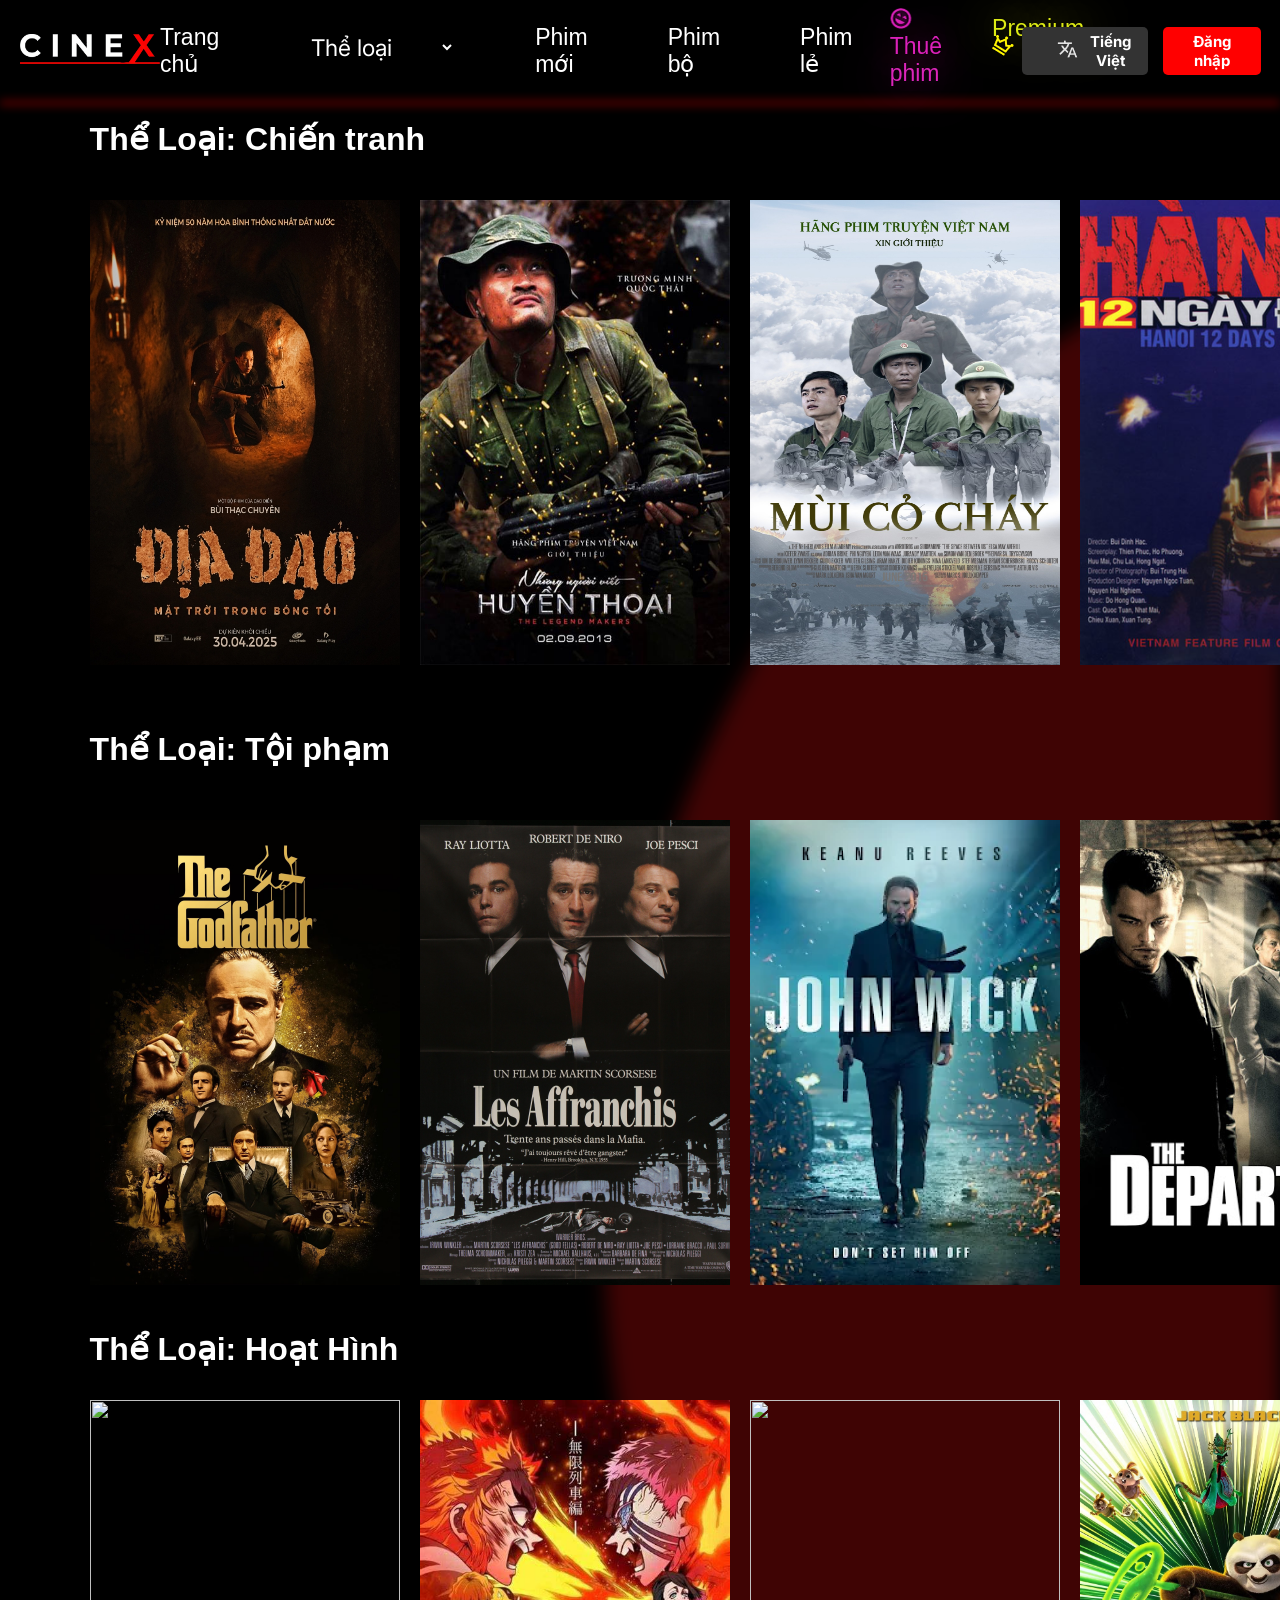
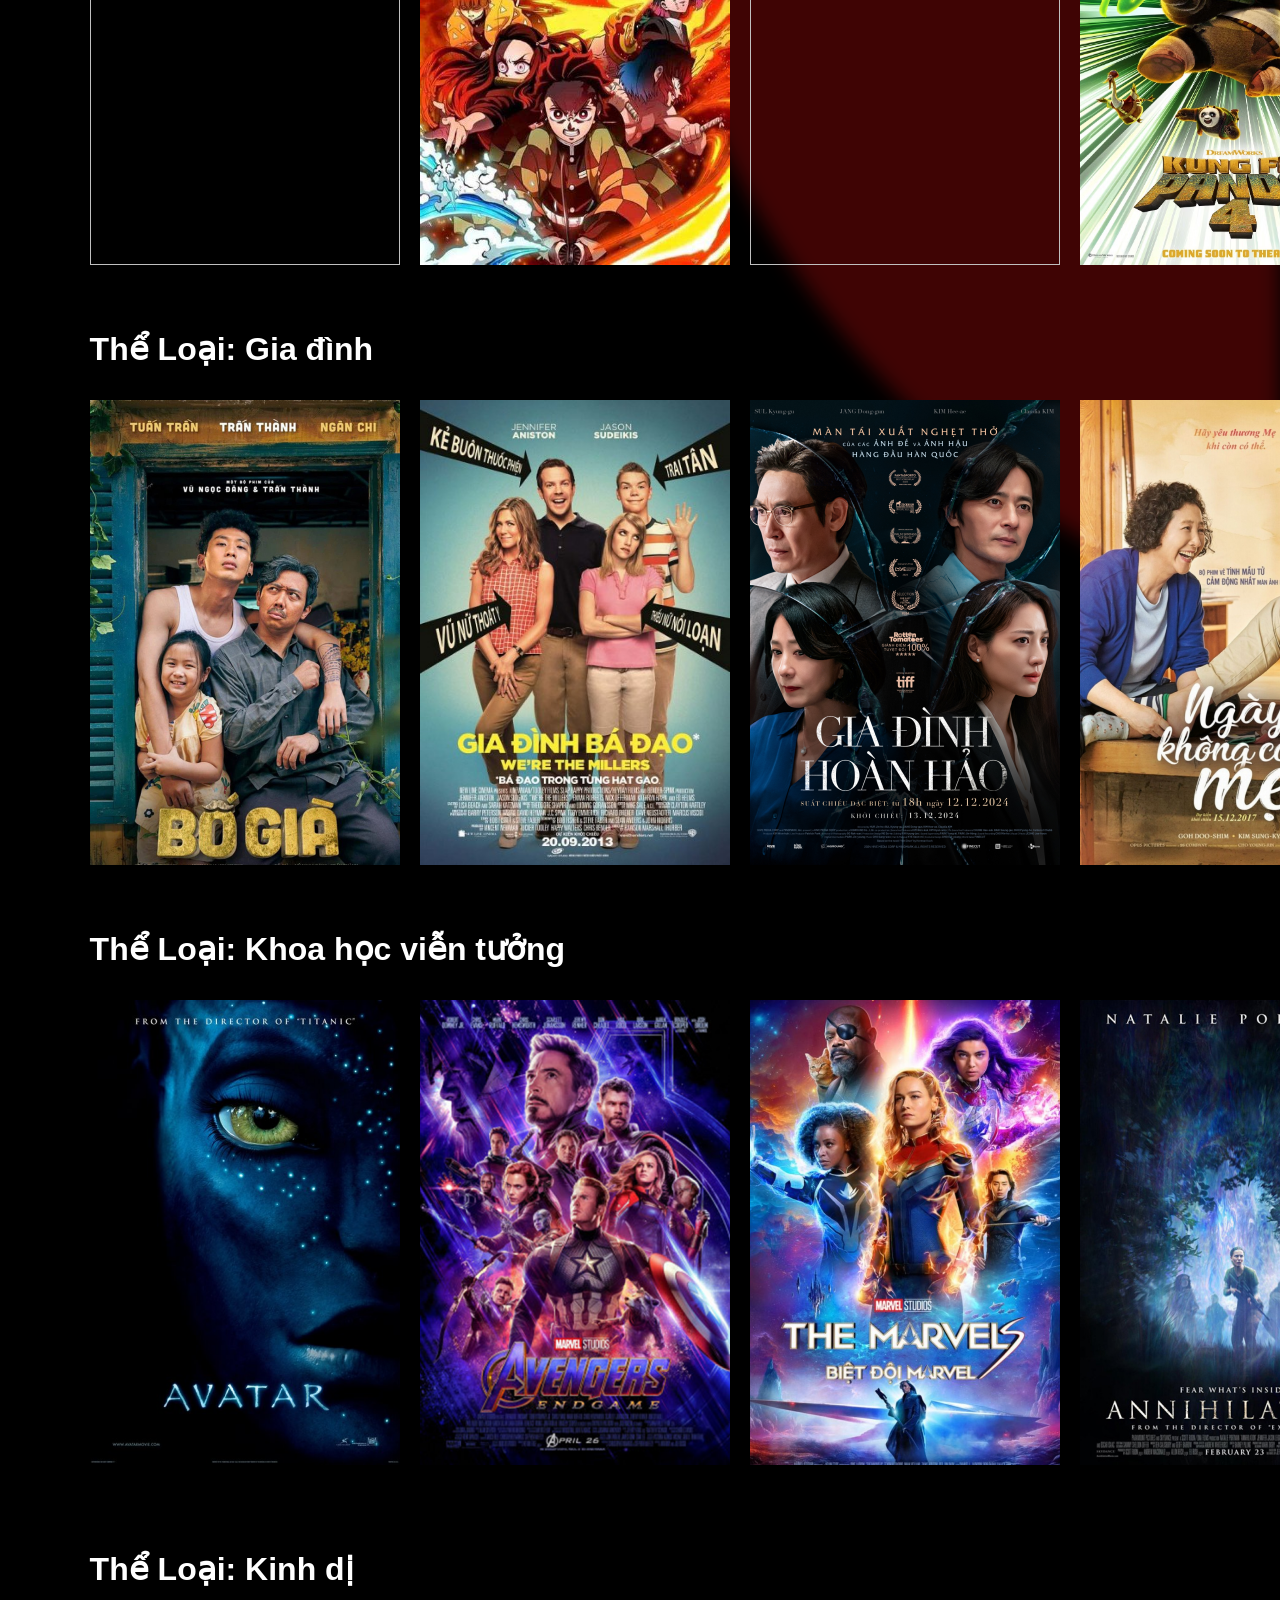
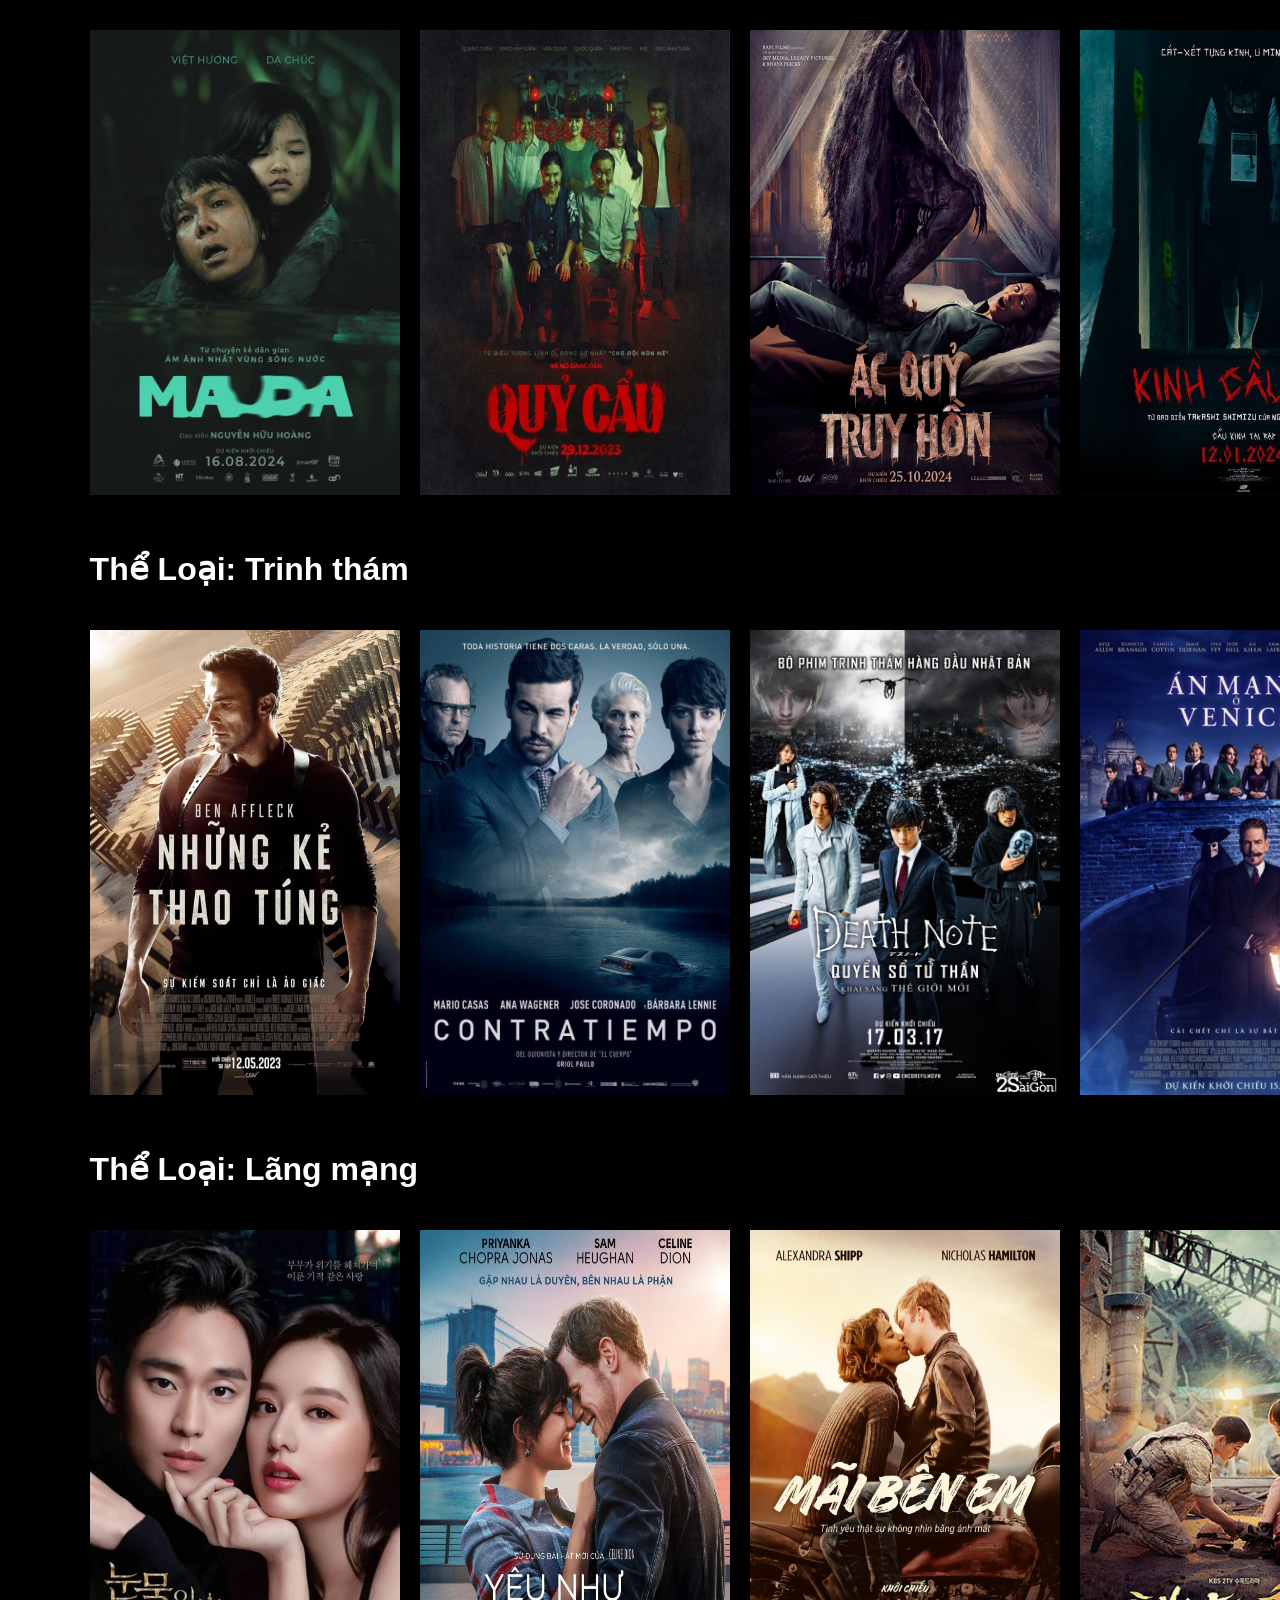
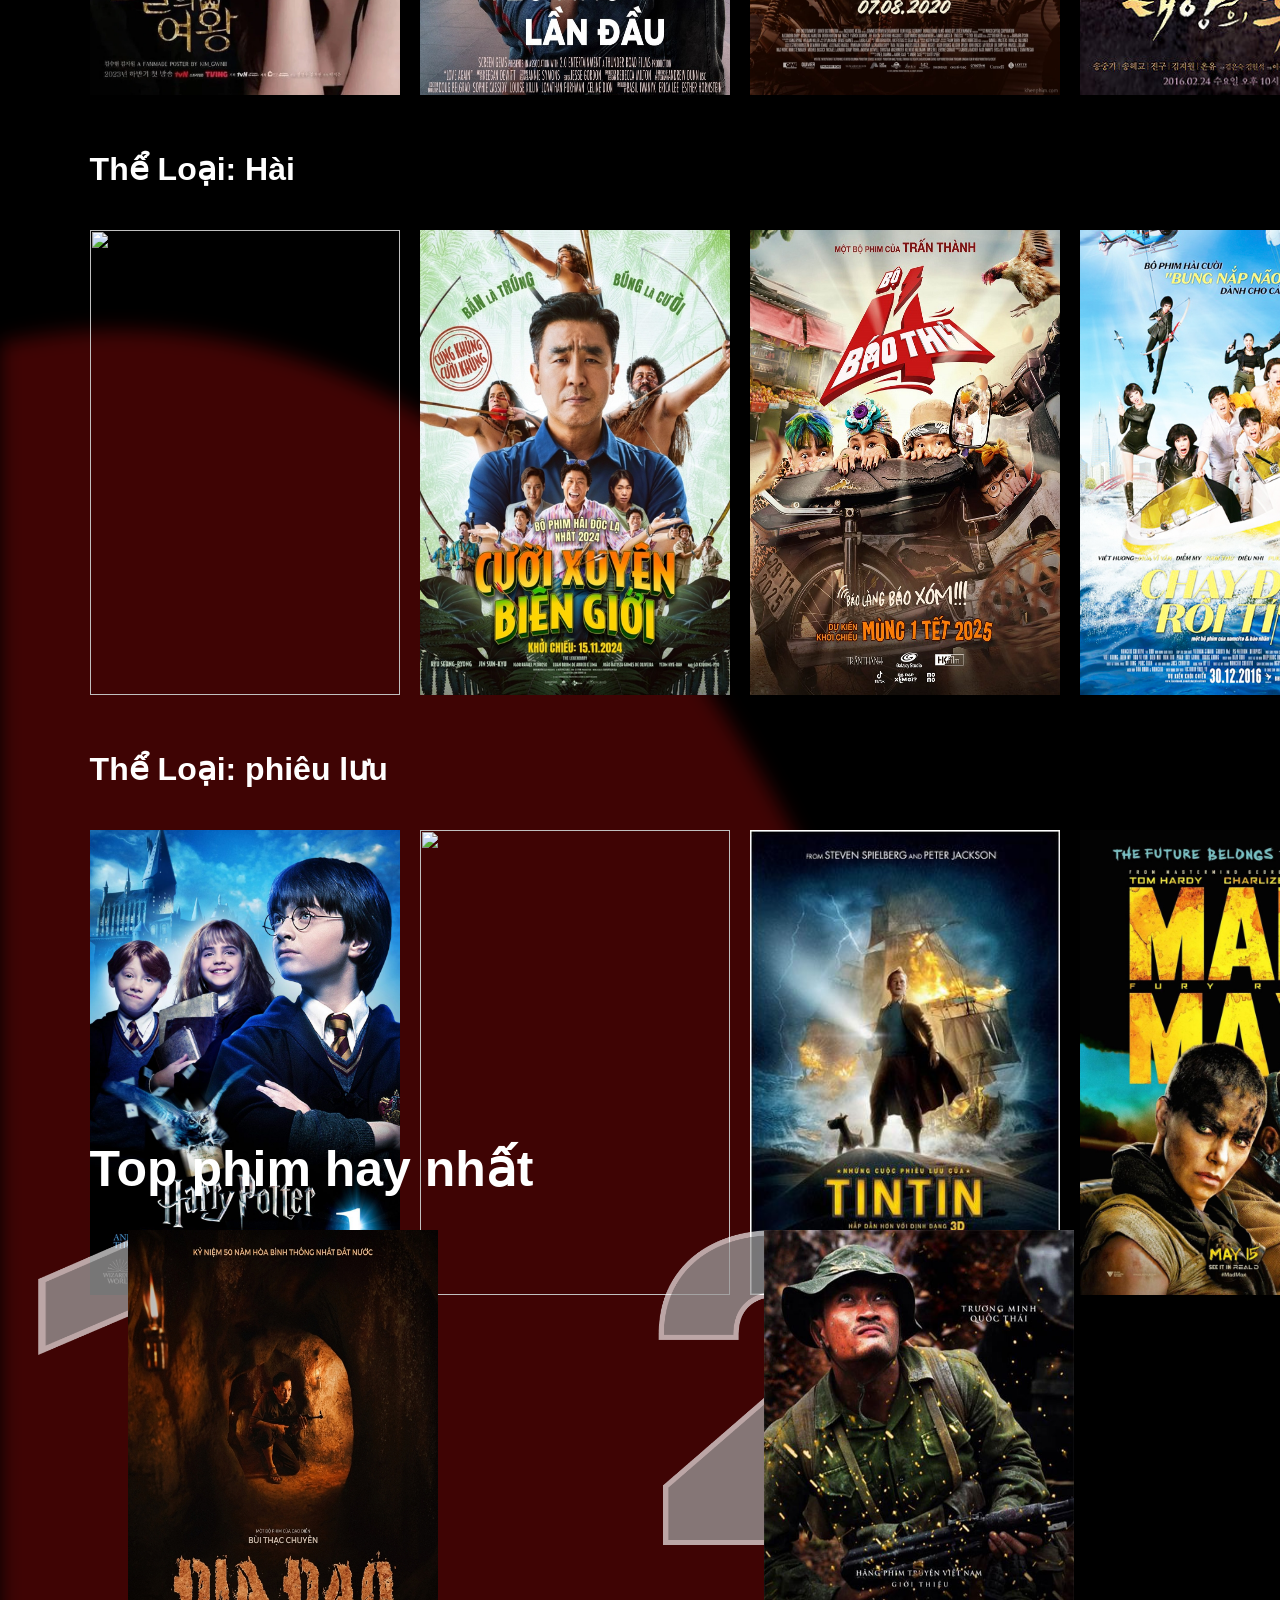
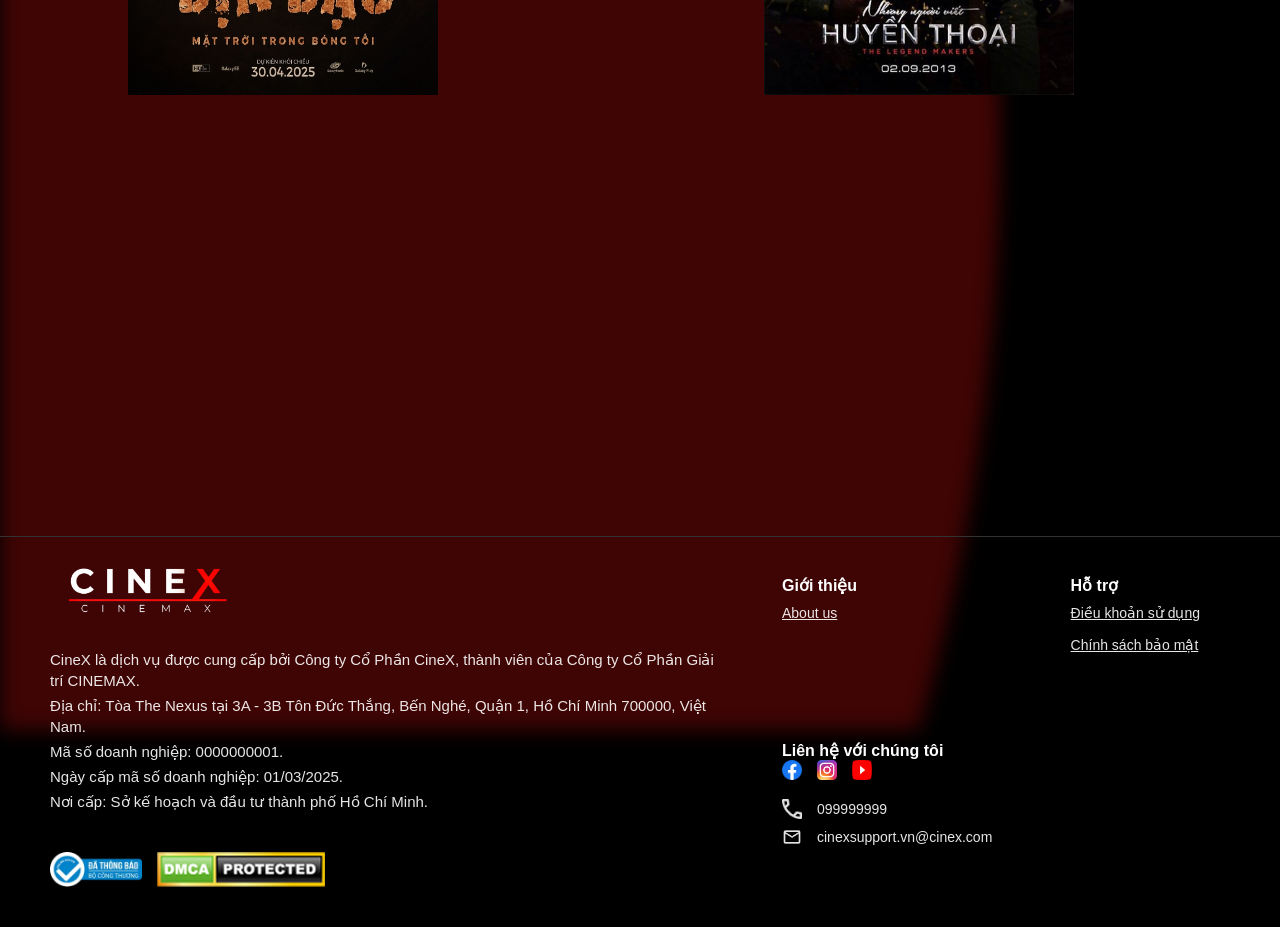
==== commit dec4316d: "cap nhat" ====
--- a/index.html
+++ b/index.html
@@ -85,7 +85,7 @@
   </div>
 
   <div>
-    <img class="background3" src="assets/logo2/nentron.png" alt="" >
+    <img class="background3" src="assets/logo2/nentron.png" alt="" width="2000">
   </div>
     <!-- Noi dung -->
     <div>
@@ -488,14 +488,14 @@
           height="465"
           width="310"
       /></a>
-      <a class="nhungnguoiviethuyenthoai" href="trailer/nhungnguoiviethuyenthoai.html"
+      <a class="nhungnguoiviethuyenthoai" href="trailer/nguoiviethuyenthoai.html"
         ><img
           src="assets/hinhnen/huyenthoai.png"
           alt=""
           height="465"
           width="310"
       /></a>
-      <a class="padington" href="trailer/padington.html"
+      <a class="padington" href="trailer/paddington.html"
         ><img
           src="assets/hinhnen/peruposter.png"
           alt=""
--- a/css/style.css
+++ b/css/style.css
@@ -160,17 +160,19 @@
   margin-top: 10%;
   margin-left: 47.3%;
   filter: blur(10px);
+  overflow: hidden;
 }
 .background2 {
     filter: blur(10px);
     position: absolute;
     top: 570%;
+    overflow: hidden;
   }
   .background3 {
     filter: blur(10px);
     position: absolute;
     top: 300%;
-    left: -15%;
+    left: -2%;
   }
 
     .poster {
@@ -178,11 +180,11 @@
         display: flex;
         gap: 35%;
         left: 10%;
-        top: 665%;
+        top: 670%;
     }
 
       .topphim {
-      top: 655%;
+      top: 660%;
       left: 7%;
       position: absolute;
       color: white;
@@ -193,7 +195,7 @@
       margin-left: 3%;
       display: flex;
       gap: 400px;
-      top: 665%;
+      top: 670%;
       }
   .tieude1 {
     top: 120px;
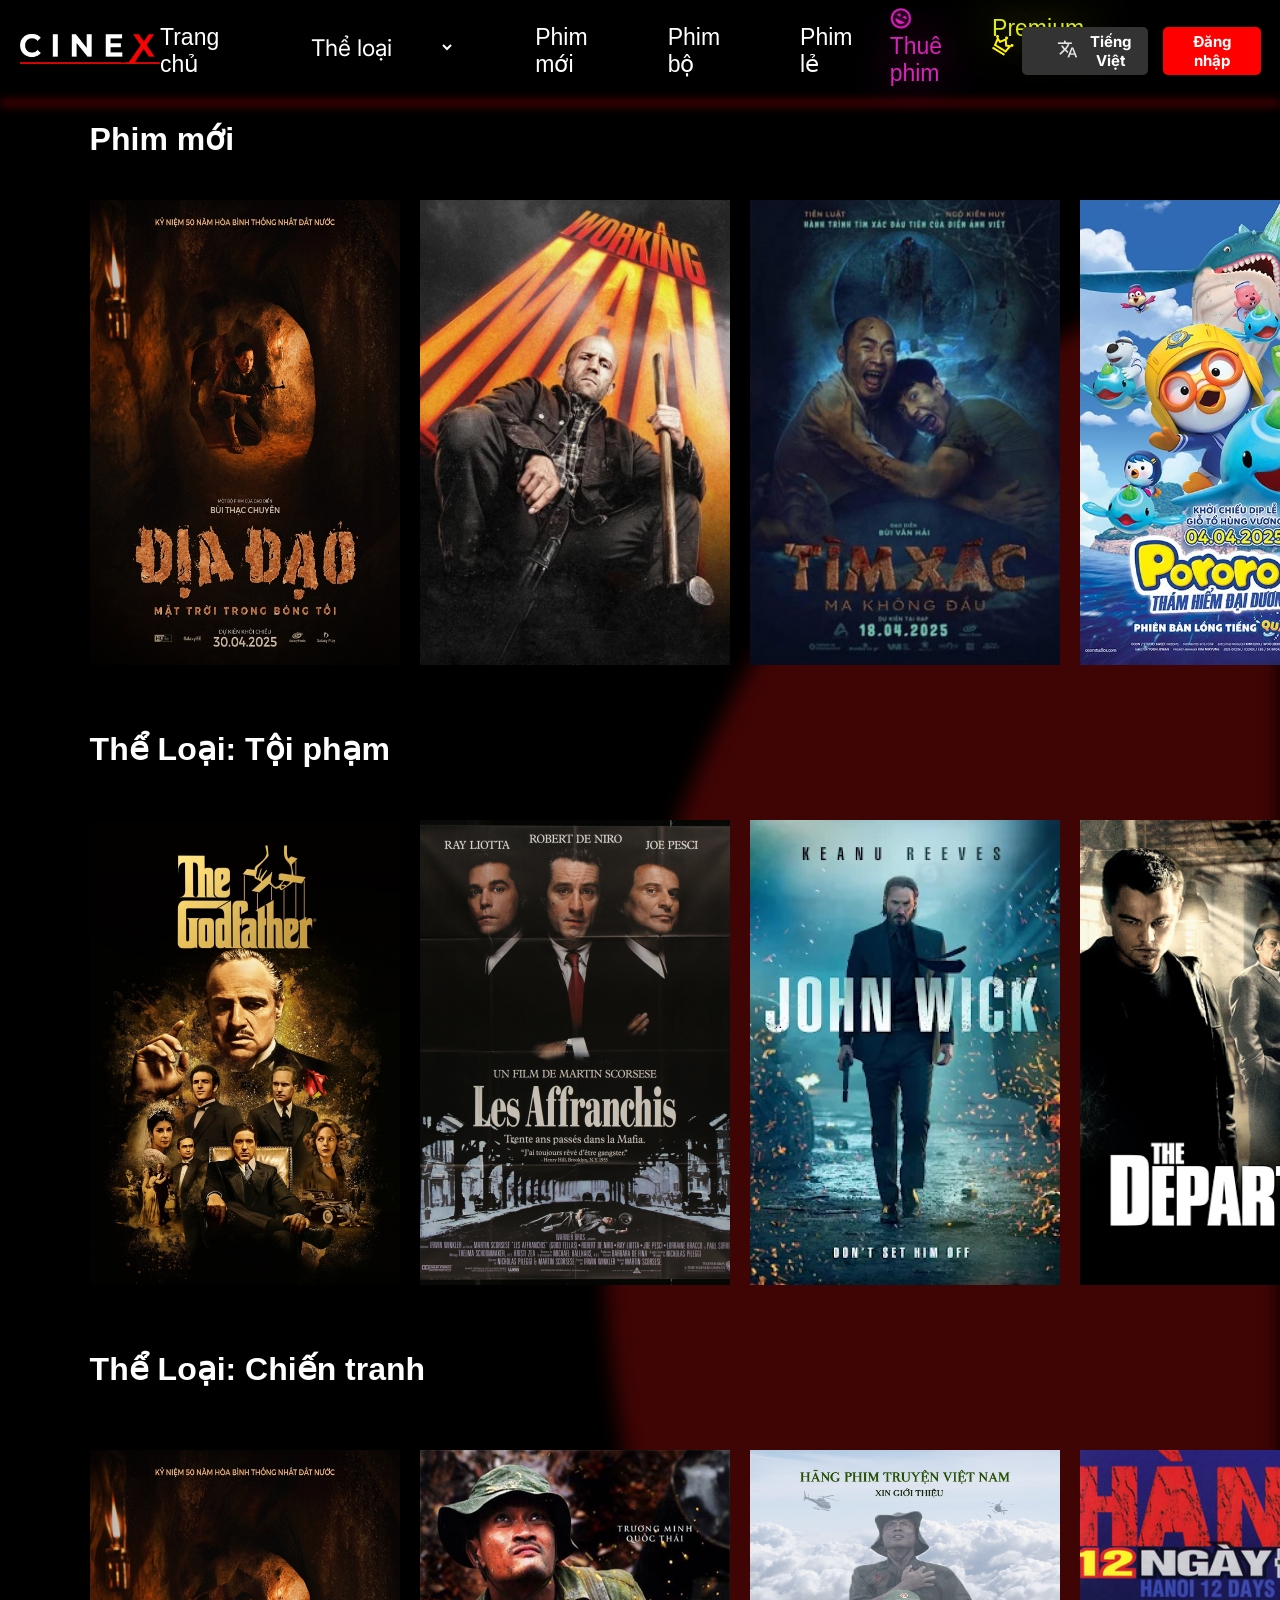
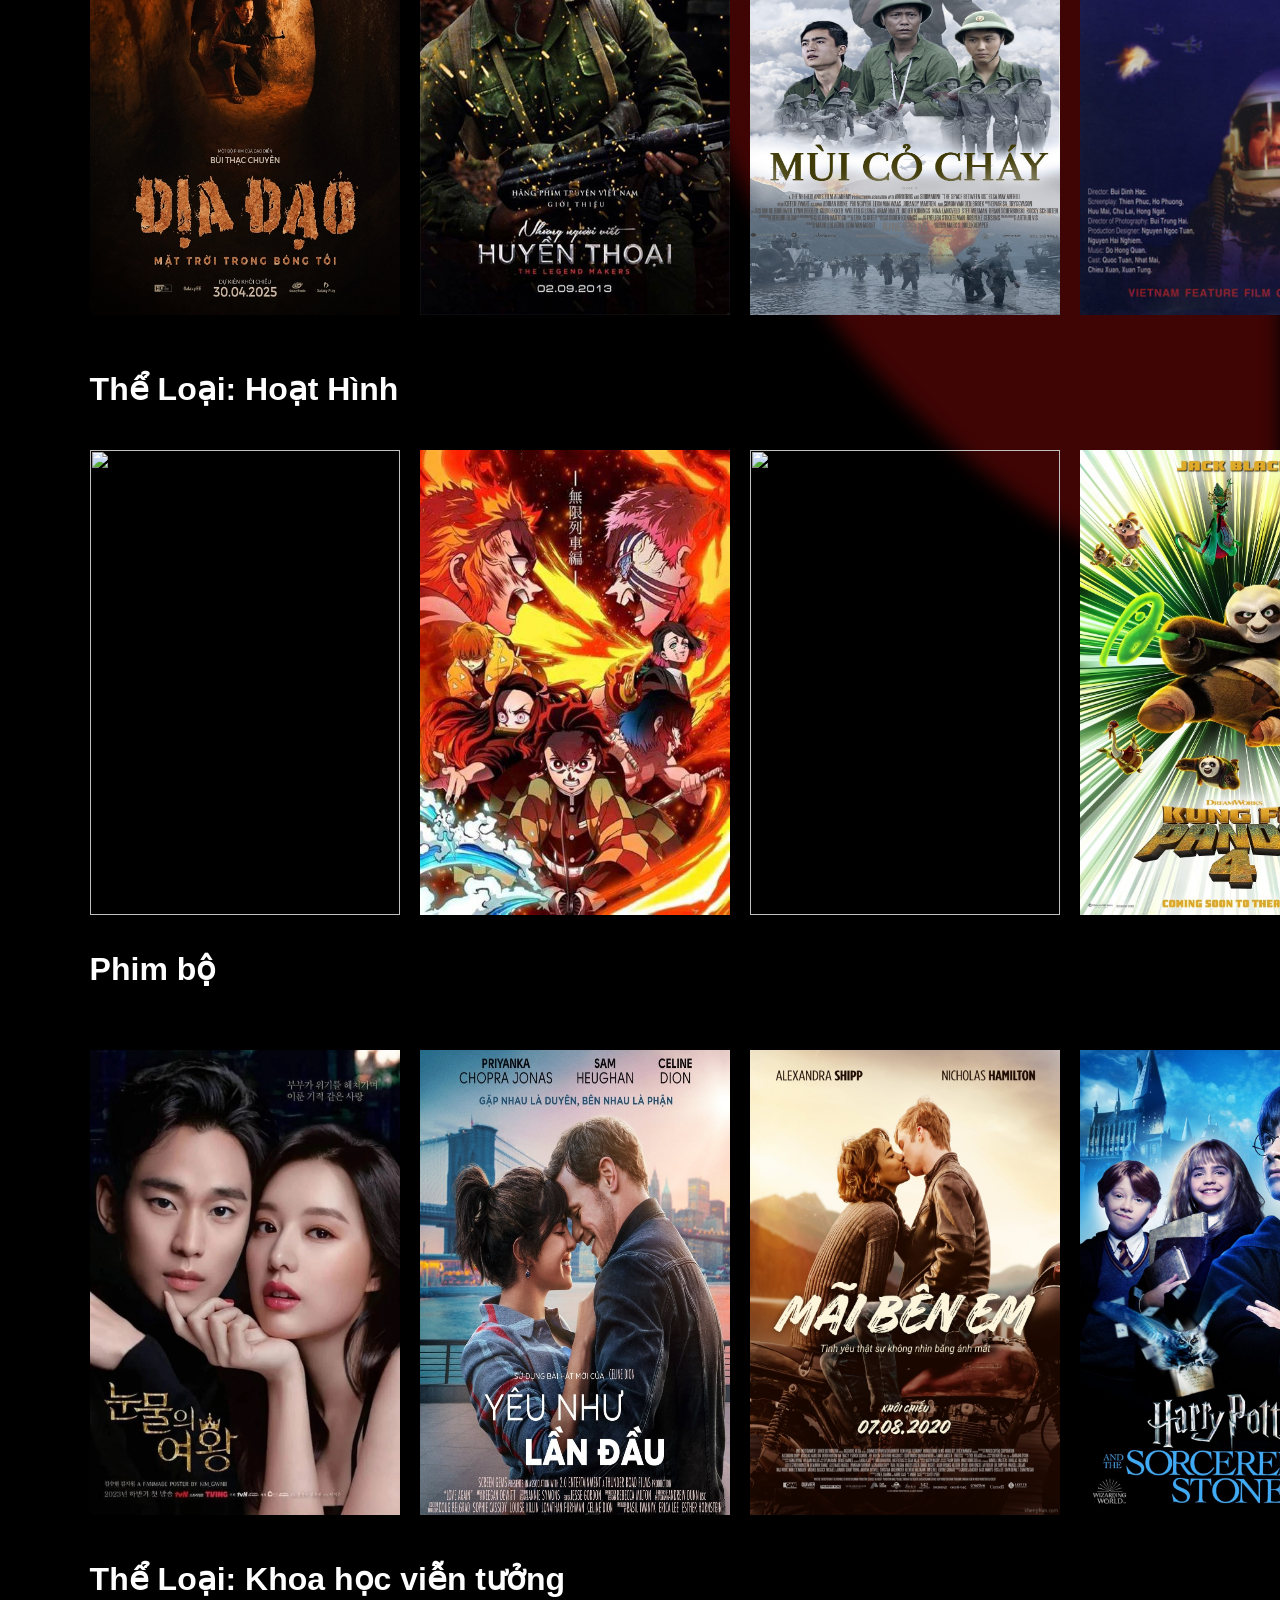
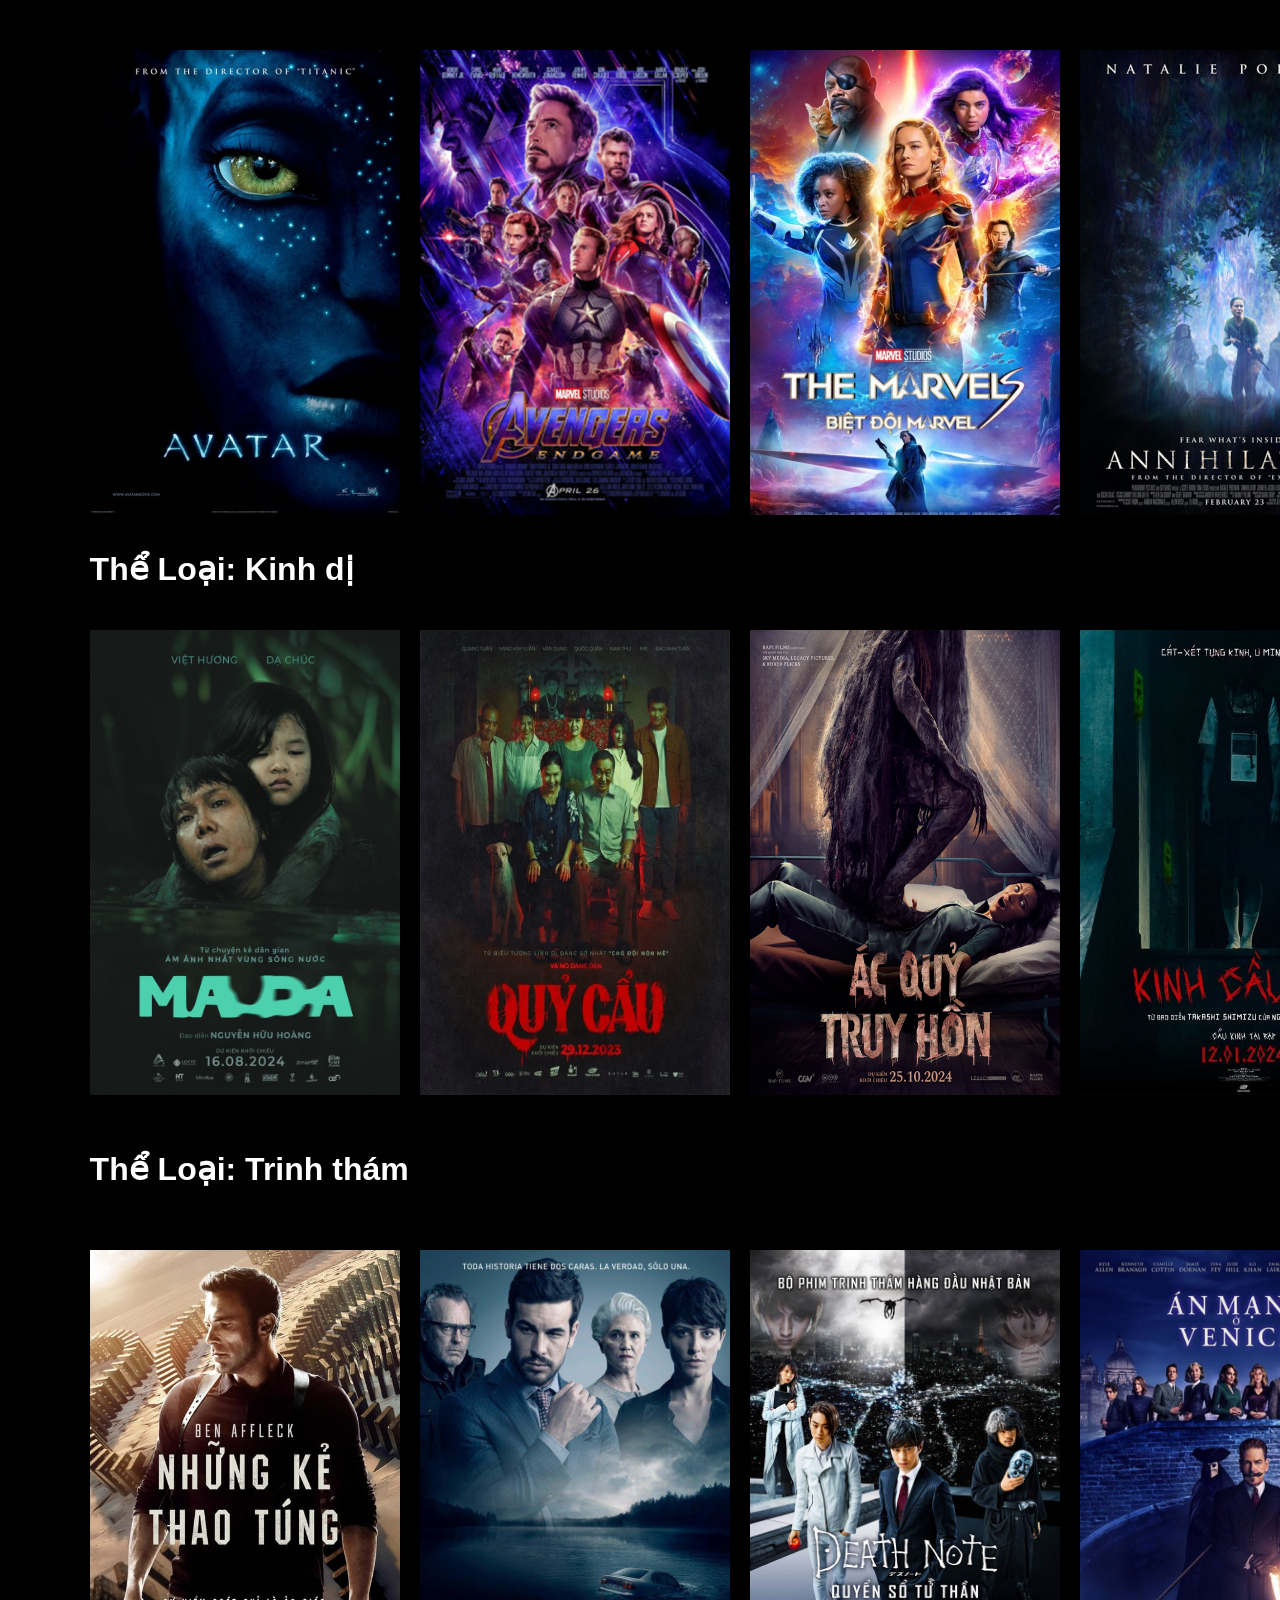
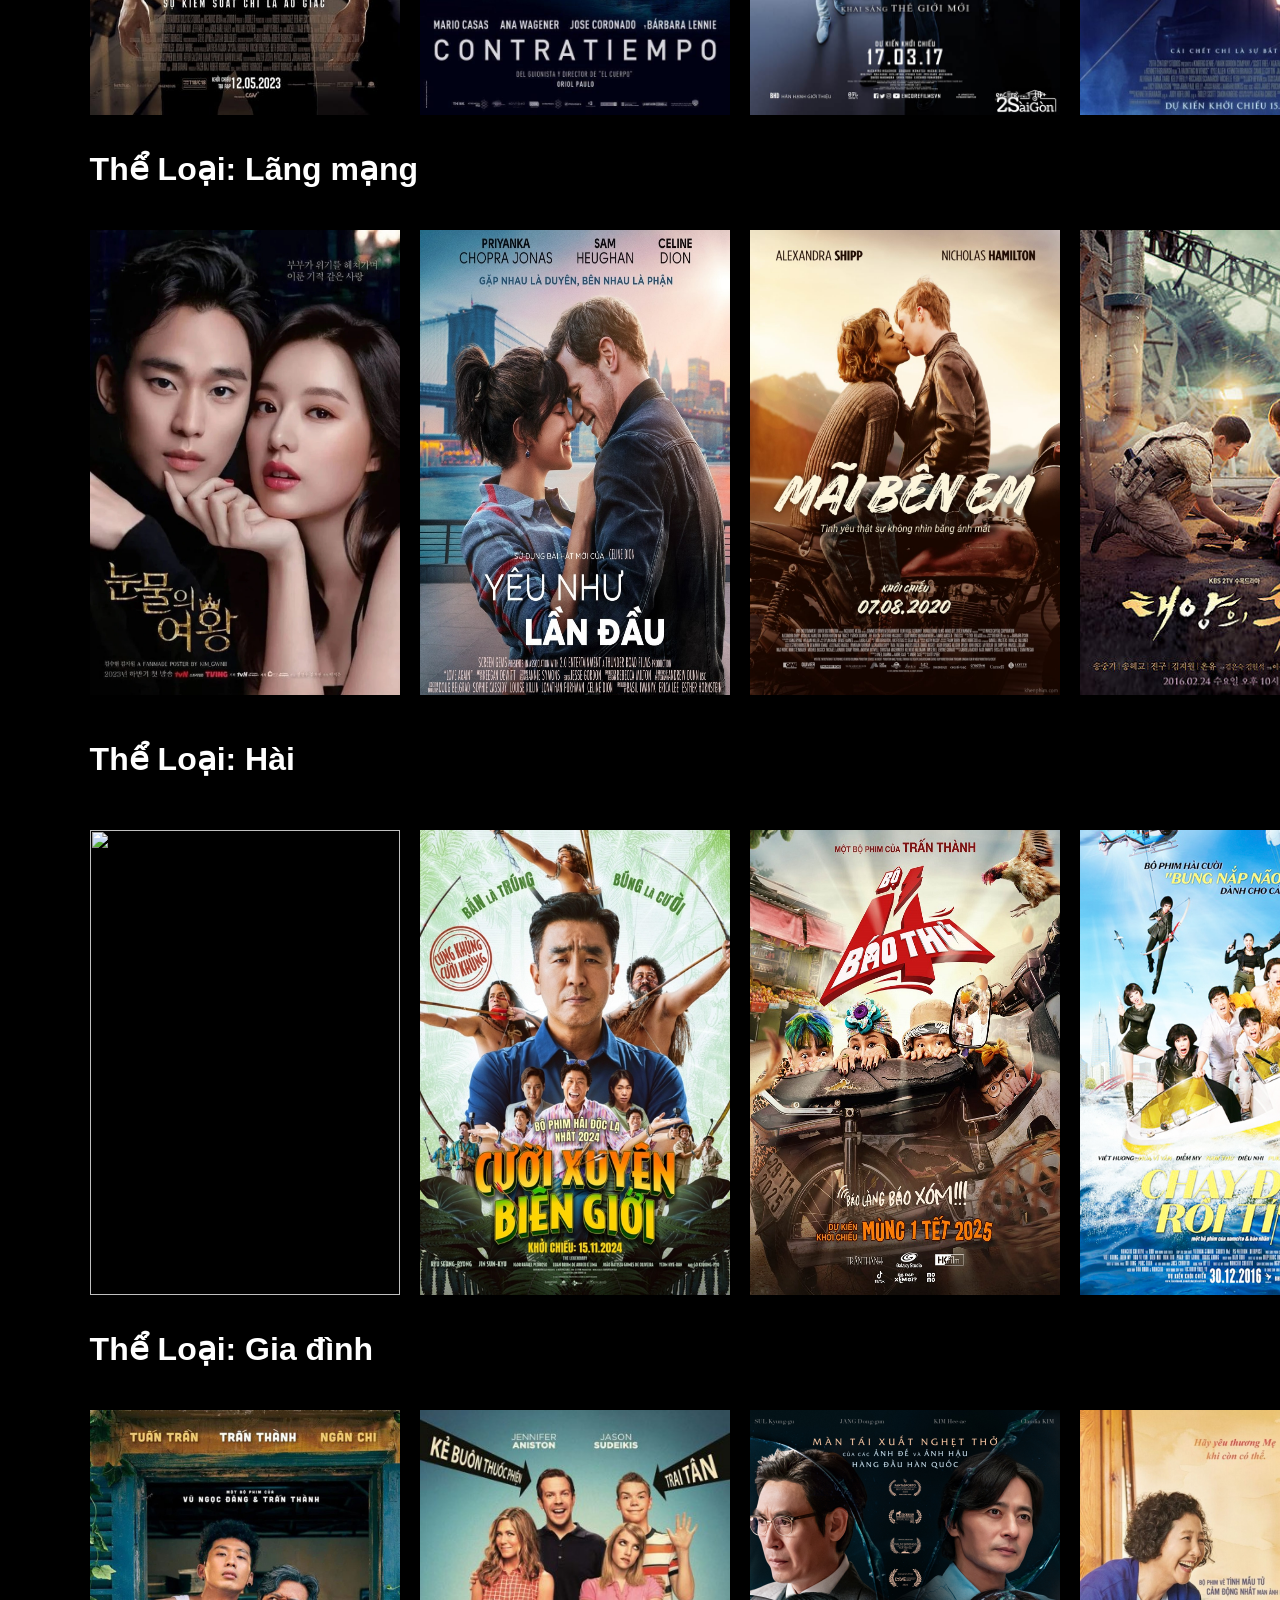
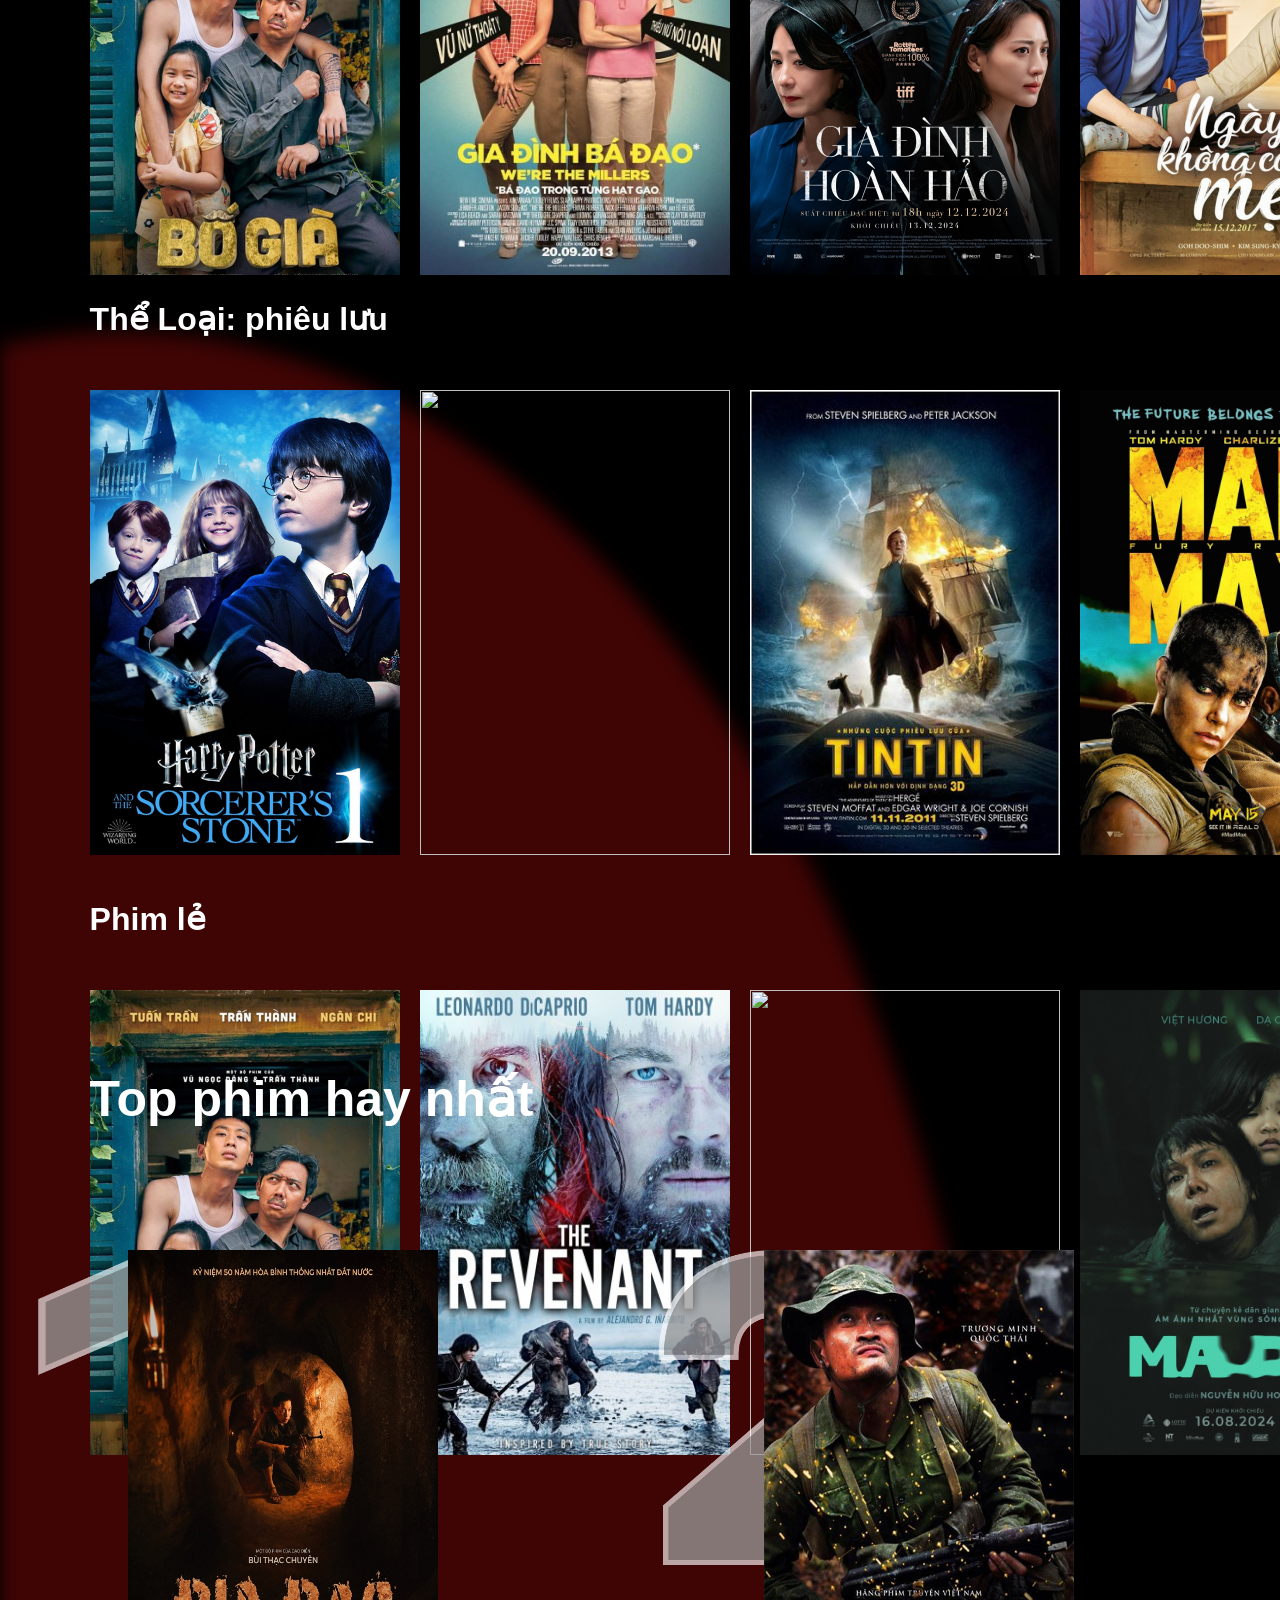
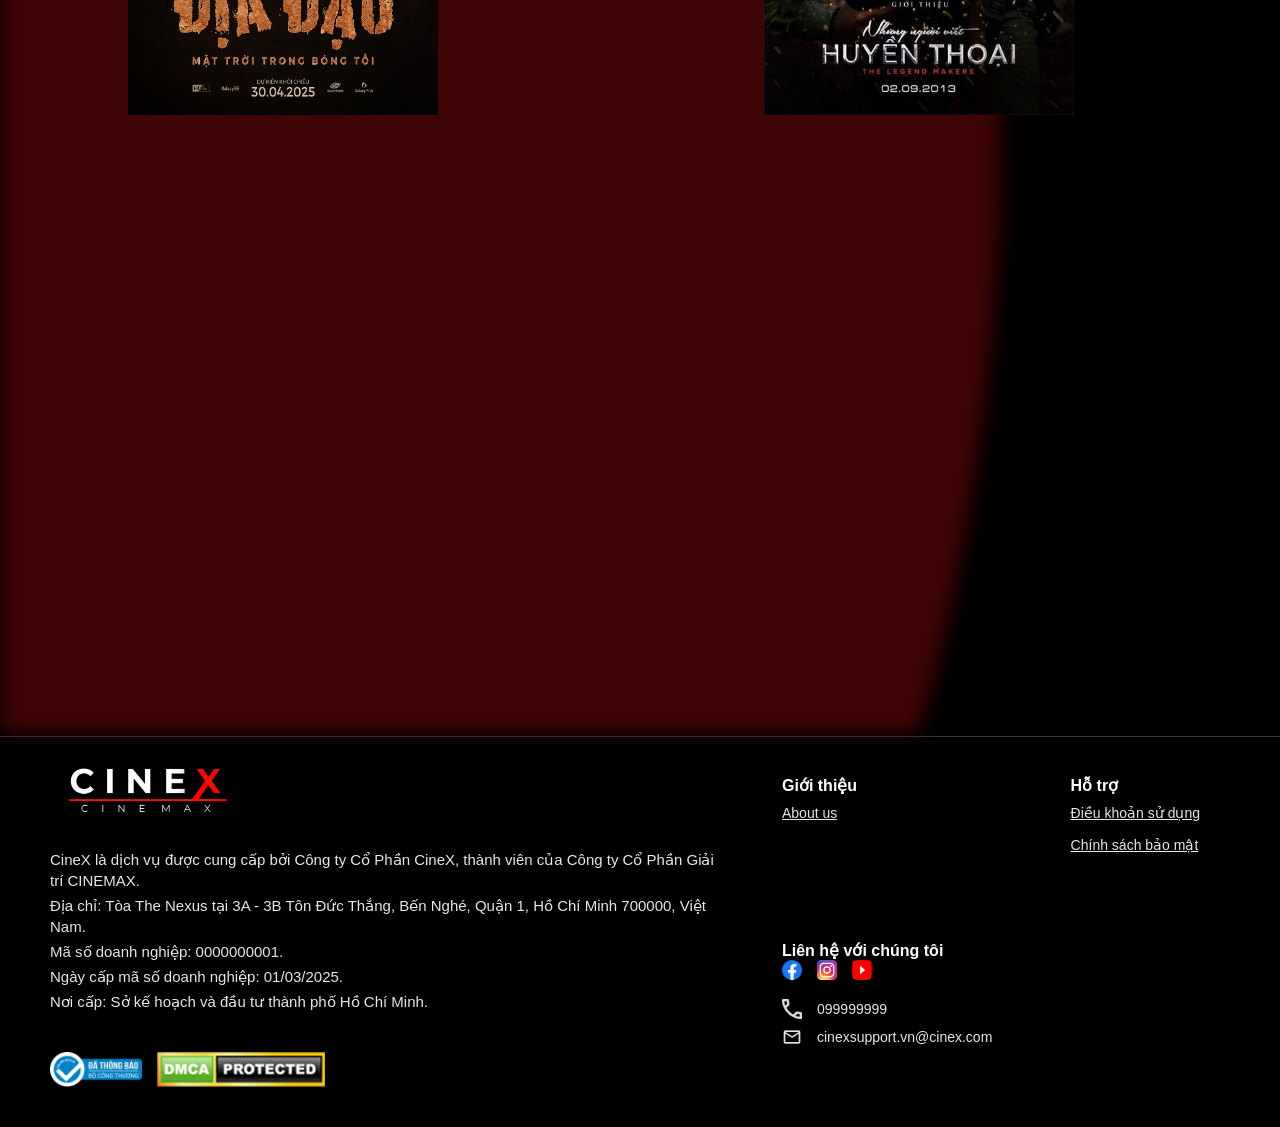
==== commit 0d16132d: "cap nhat" ====
--- a/index.html
+++ b/index.html
@@ -32,21 +32,21 @@
           onchange="window.location.href=this.value"
         >
           <option disabled selected>Thể loại</option>
+          <option value="#toipha">Tội phạm</option>
           <option value="#chientranh">Chiến tranh</option>
-          <option value="#toipha">Tội phạm</option>
           <option value="#hoathinh">Hoạt hình</option>
-          <option value="#giadinh">Gia đình</option>
           <option value="#khoahoc">Viễn tưởng</option>
           <option value="#kinhdi">kinh dị</option>
           <option value="#trinhtham">Trinh thám</option>
           <option value="#langmang">Lãng mạng</option>
           <option value="#hai">Hài</option>
           <option value="#kphieuluu">Phiêu lưu</option>
+          <option value="#giadinh">Gia đình</option>
         </select>
 
-        <a class="header-text" href="#">Phim mới</a>
-        <a class="header-text" href="#">Phim bộ</a>
-        <a class="header-text" href="#">Phim lẻ</a>
+        <a class="header-text" href="#phimmoi">Phim mới</a>
+        <a class="header-text" href="#phimbo">Phim bộ</a>
+        <a class="header-text" href="#phimle">Phim lẻ</a>
       </div>
 
           <div class="header-nav-text-glow">
@@ -89,6 +89,47 @@
   </div>
     <!-- Noi dung -->
     <div>
+      <h1 id="phimmoi" class="phimmoi">Phim mới</h1>
+      <div class="phimmoi2">
+        <a class="diadao" href="diadao.html"
+          ><img
+            src="assets/hinhnen/diadaoposter.png"
+            alt=""
+            height="465"
+            width="310"
+        /></a>
+        <a class="matvuphuho" href="matvuphuho.html"
+          ><img
+            src="assets/hinhnen/matvuphuho.png"
+            alt=""
+            height="465"
+            width="310"
+        /></a>
+        <a class="timxacmakodau" href="timxacmakodau.html"
+          ><img 
+            src="assets/hinhnen/timxacmakodau.png"
+            alt=""
+            height="465"
+            width="310"
+        /></a>
+        <a class="pororo" href="pororo.html"
+          ><img
+            src="assets/hinhnen/pororo.png"
+            alt=""
+            height="465"
+            width="310"
+        /></a>
+        <a class="gauyeucuaanh" href="gauyeucuaanh.html"
+          ><img
+            src="assets/hinhnen/gauyeucuaanh.png"
+            alt=""
+            height="465"
+            width="310"
+        /></a>
+      </div>
+    </div>
+
+    <div>
       <h1 id="chientranh" class="tieude1">Thể Loại: Chiến tranh</h1>
       <div class="chientranh">
         <a class="diadao" href="diadao.html"
@@ -196,6 +237,47 @@
         <a class="stitch" href="stitch.html"
           ><img
             src="assets/hinhnen/liloposter.png"
+            alt=""
+            height="465"
+            width="310"
+        /></a>
+      </div>
+    </div>
+
+    <div>
+      <h1 id="phimbo" class="phimbo">Phim bộ</h1>
+      <div class="phimbo2">
+        <a class="queenoftear" href="queenoftear.html"
+          ><img
+            src="assets/hinhnen/queenoftear.png"
+            alt=""
+            height="465"
+            width="310"
+        /></a>
+        <a class="yeunhulandau" href="loveagain.html"
+          ><img
+            src="assets/hinhnen/yeunhulandau.png"
+            alt=""
+            height="465"
+            width="310"
+        /></a>
+        <a class="maibenem" href="maibenem.html"
+          ><img 
+            src="assets/hinhnen/maibenem.png"
+            alt=""
+            height="465"
+            width="310"
+        /></a>
+        <a class="harrypotter" href="harrypotter.html"
+          ><img
+            src="assets/hinhnen/harrypotter.png"
+            alt=""
+            height="465"
+            width="310"
+        /></a>
+        <a class="vituyen17" href="vituyen17.html"
+          ><img
+            src="assets/hinhnen/vituyen17ngayvadem.png"
             alt=""
             height="465"
             width="310"
@@ -462,6 +544,47 @@
         <a class="therevenant" href="therevenant.html"
           ><img
             src="assets/hinhnen/therevenant.png"
+            alt=""
+            height="465"
+            width="310"
+        /></a>
+      </div>
+    </div>
+
+    <div>
+      <h1 id="phimle" class="phimle">Phim lẻ</h1>
+      <div class="phimle2">
+        <a class="bogia" href="bogia.html"
+          ><img
+            src="assets/hinhnen/bogia.png"
+            alt=""
+            height="465"
+            width="310"
+        /></a>
+        <a class="therevenant" href="therevenant.html"
+          ><img
+            src="assets/hinhnen/therevenant.png"
+            alt=""
+            height="465"
+            width="310"
+        /></a>
+        <a class="padington" href="padington.html"
+          ><img 
+            src="assets/hinhnen/peruposter.png"
+            alt=""
+            height="465"
+            width="310"
+        /></a>
+        <a class="mada" href="mada.html"
+          ><img
+            src="assets/hinhnen/mada.png"
+            alt=""
+            height="465"
+            width="310"
+        /></a>
+        <a class="panda4" href="panda4.html"
+          ><img
+            src="assets/hinhnen/pandaposter.png"
             alt=""
             height="465"
             width="310"
@@ -578,5 +701,4 @@
       </div>
     </footer>
   </body>
-</html>
-
+</html>
--- a/css/style.css
+++ b/css/style.css
@@ -165,14 +165,14 @@
 .background2 {
     filter: blur(10px);
     position: absolute;
-    top: 570%;
+    top: 748%;
     overflow: hidden;
   }
   .background3 {
     filter: blur(10px);
     position: absolute;
     top: 300%;
-    left: -2%;
+    left: -5.5%;
   }
 
     .poster {
@@ -180,11 +180,11 @@
         display: flex;
         gap: 35%;
         left: 10%;
-        top: 670%;
+        top: 850%;
     }
 
       .topphim {
-      top: 660%;
+      top: 830%;
       left: 7%;
       position: absolute;
       color: white;
@@ -195,10 +195,10 @@
       margin-left: 3%;
       display: flex;
       gap: 400px;
-      top: 670%;
+      top: 850%;
       }
   .tieude1 {
-    top: 120px;
+    top: 1350px;
     left: 7%;
     position: absolute;
     color: white;
@@ -207,7 +207,7 @@
 .khoahocvientuong {
   display: flex;
   position: absolute;
-  top: 2600px;
+  top: 3250px;
   left: 7%;
   gap: 20px;
 }
@@ -230,14 +230,14 @@
 .hoathinh {
   display: flex;
   position: absolute;
-  top: 1400px;
+  top: 2050px;
   left: 7%;
   gap: 20px;
 }
 
 .tieude3 {
   position: absolute;
-  top: 1330px;
+  top: 1970px;
   left: 7%;
   color: white;
 }
@@ -245,13 +245,13 @@
 .giadinh {
   display: flex;
   position: absolute;
-  top: 2000px;
+  top: 6210px;
   left: 7%;
   gap: 20px;
 }
 .tieude4 {
   position: absolute;
-  top: 1930px;
+  top: 6130px;
   left: 7%;
   color: white;
 }
@@ -259,89 +259,134 @@
 .chientranh {
   display: flex;
   position: absolute;
+  top: 1450px;
+  left: 7%;
+  gap: 20px;
+}
+.tieude5 {
+  position: absolute;
+  top: 3160px;
+  left: 7%;
+  color: white;
+}
+
+.tieude6 {
+  position: absolute;
+  top: 3750px;
+  left: 7%;
+  color: white;
+}
+
+.kinhdi {
+  display: flex;
+  position: absolute;
+  top: 3830px;
+  left: 7%;
+  gap: 20px;
+}
+
+.tieude7 {
+  position: absolute;
+  top: 4350px;
+  left: 7%;
+  color: white;
+}
+
+.trinhtham {
+  display: flex;
+  position: absolute;
+  top:  4450px;
+  left: 7%;
+  gap: 20px;
+}
+
+.tieude8 {
+  position: absolute;
+  top: 4950px;
+  left: 7%;
+  color: white;
+}
+
+.langmang {
+  display: flex;
+  position: absolute;
+  top: 5030px;
+  left: 7%;
+  gap: 20px;
+}
+
+.tieude9 {
+  position: absolute;
+  top: 5540px;
+  left: 7%;
+  color: white;
+}
+
+.hai {
+  display: flex;
+  position: absolute;
+  top: 5630px;
+  left: 7%;
+  gap: 20px;
+}
+
+
+.tieude10 {
+  position: absolute;
+  top: 6700px;
+  left: 7%;
+  color: white;
+}
+
+.phieuluu {
+  display: flex;
+  position: absolute;
+  top: 6790px;
+  left: 7%;
+  gap: 20px;
+}
+
+.phimmoi{
+  top: 120px;
+  left: 7%;
+  position: absolute;
+  color: white;
+}
+
+.phimmoi2{
+  display: flex;
+  position: absolute;
   top: 200px;
   left: 7%;
   gap: 20px;
 }
-.tieude5 {
-  position: absolute;
-  top: 2530px;
-  left: 7%;
-  color: white;
-}
-
-.tieude6 {
-  position: absolute;
-  top: 3150px;
-  left: 7%;
-  color: white;
-}
-
-.kinhdi {
-  display: flex;
-  position: absolute;
-  top: 3230px;
-  left: 7%;
-  gap: 20px;
-}
-
-.tieude7 {
-  position: absolute;
-  top: 3750px;
-  left: 7%;
-  color: white;
-}
-
-.trinhtham {
-  display: flex;
-  position: absolute;
-  top: 3830px;
-  left: 7%;
-  gap: 20px;
-}
-
-.tieude8 {
-  position: absolute;
-  top: 4350px;
-  left: 7%;
-  color: white;
-}
-
-.langmang {
-  display: flex;
-  position: absolute;
-  top: 4430px;
-  left: 7%;
-  gap: 20px;
-}
-
-.tieude9 {
-  position: absolute;
-  top: 4950px;
-  left: 7%;
-  color: white;
-}
-
-.hai {
-  display: flex;
-  position: absolute;
-  top: 5030px;
-  left: 7%;
-  gap: 20px;
-}
-
-
-.tieude10 {
-  position: absolute;
-  top: 5550px;
-  left: 7%;
-  color: white;
-}
-
-.phieuluu {
-  display: flex;
-  position: absolute;
-  top: 5630px;
+
+.phimbo{
+  top: 2550px;
+  left: 7%;
+  position: absolute;
+  color: white;
+}
+
+.phimbo2{
+  display: flex;
+  position: absolute;
+  top: 2650px;
+  left: 7%;
+  gap: 20px;
+}
+
+.phimle{
+  top: 7300px;
+  left: 7%;
+  position: absolute;
+  color: white;
+}
+
+.phimle2{
+  display: flex;
+  position: absolute;
+  top: 7390px;
   left: 7%;
   gap: 20px;
 }
@@ -350,7 +395,7 @@
   padding: 40px 50px;
   color: #fff;
   position: relative;
-  top: 4700px;
+  top: 6500px;
 }
 
 footer::before {
@@ -1075,4 +1120,33 @@
       box-shadow: 0 10px 20px rgba(0, 0, 0, 0.3);
       z-index: 10;
       cursor: pointer;
-    }+    }
+
+    .matvuphuho:hover{
+      transform: scale(1.10);
+      box-shadow: 0 10px 20px rgba(0, 0, 0, 0.3);
+      z-index: 10;
+      cursor: pointer;
+    }
+  
+    .timxacmakodau:hover{
+      transform: scale(1.10);
+      box-shadow: 0 10px 20px rgba(0, 0, 0, 0.3);
+      z-index: 10;
+      cursor: pointer;
+    }
+  
+    .pororo:hover{
+      transform: scale(1.10);
+      box-shadow: 0 10px 20px rgba(0, 0, 0, 0.3);
+      z-index: 10;
+      cursor: pointer;
+    }
+  
+    .gauyeucuaanh:hover{
+      transform: scale(1.10);
+      box-shadow: 0 10px 20px rgba(0, 0, 0, 0.3);
+      z-index: 10;
+      cursor: pointer;
+    }
+  
